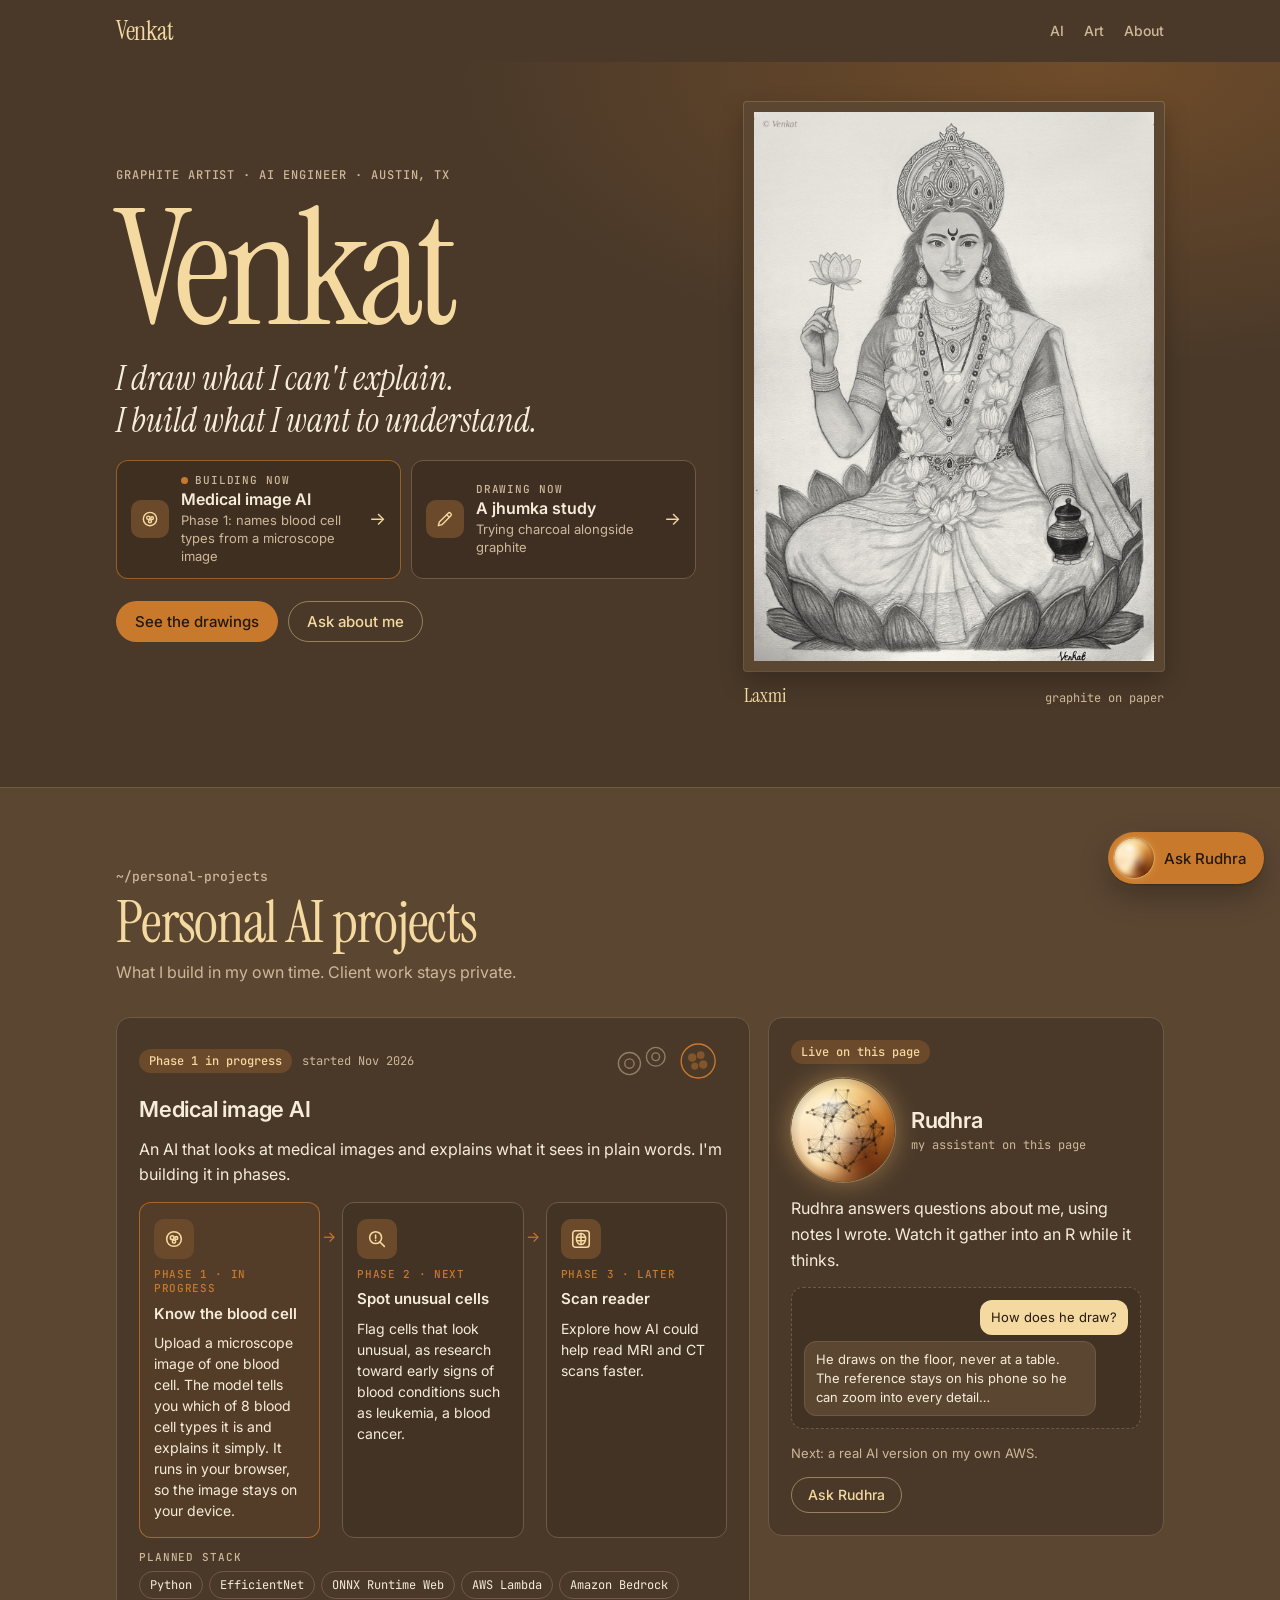
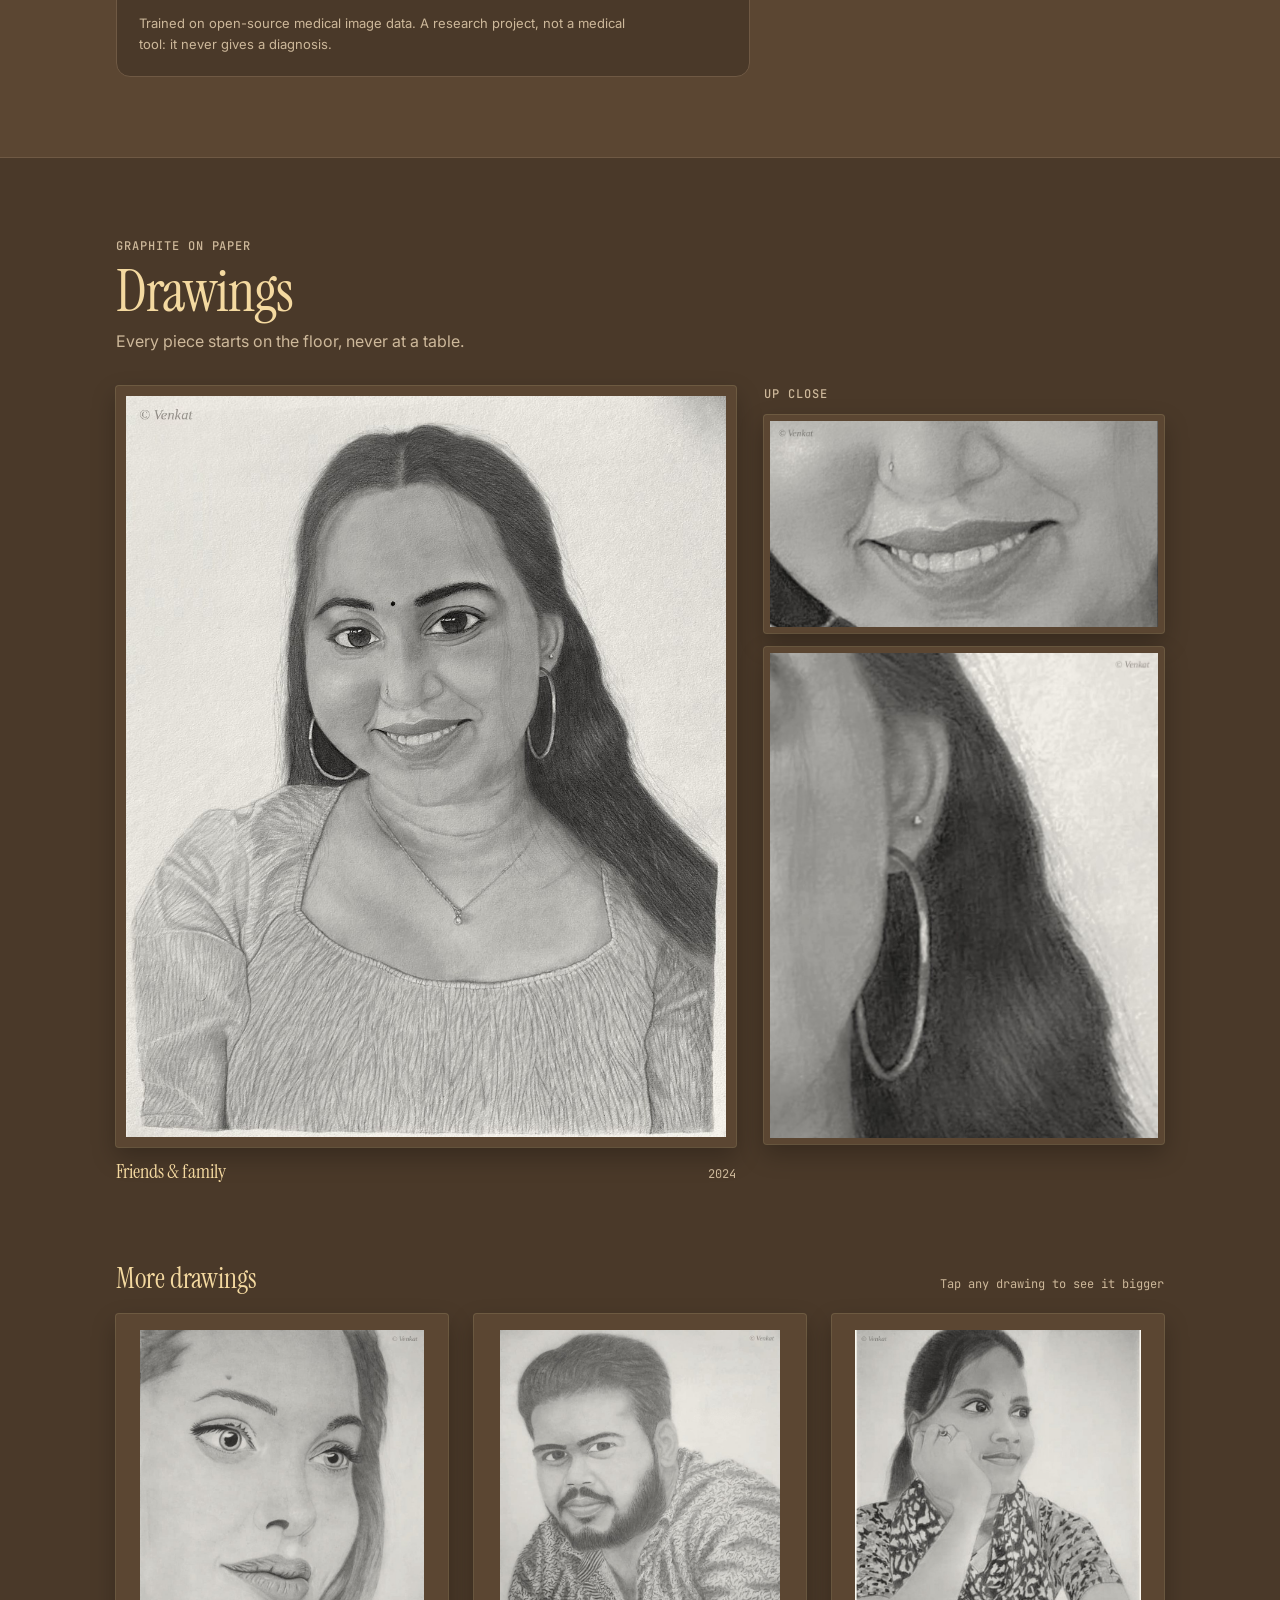
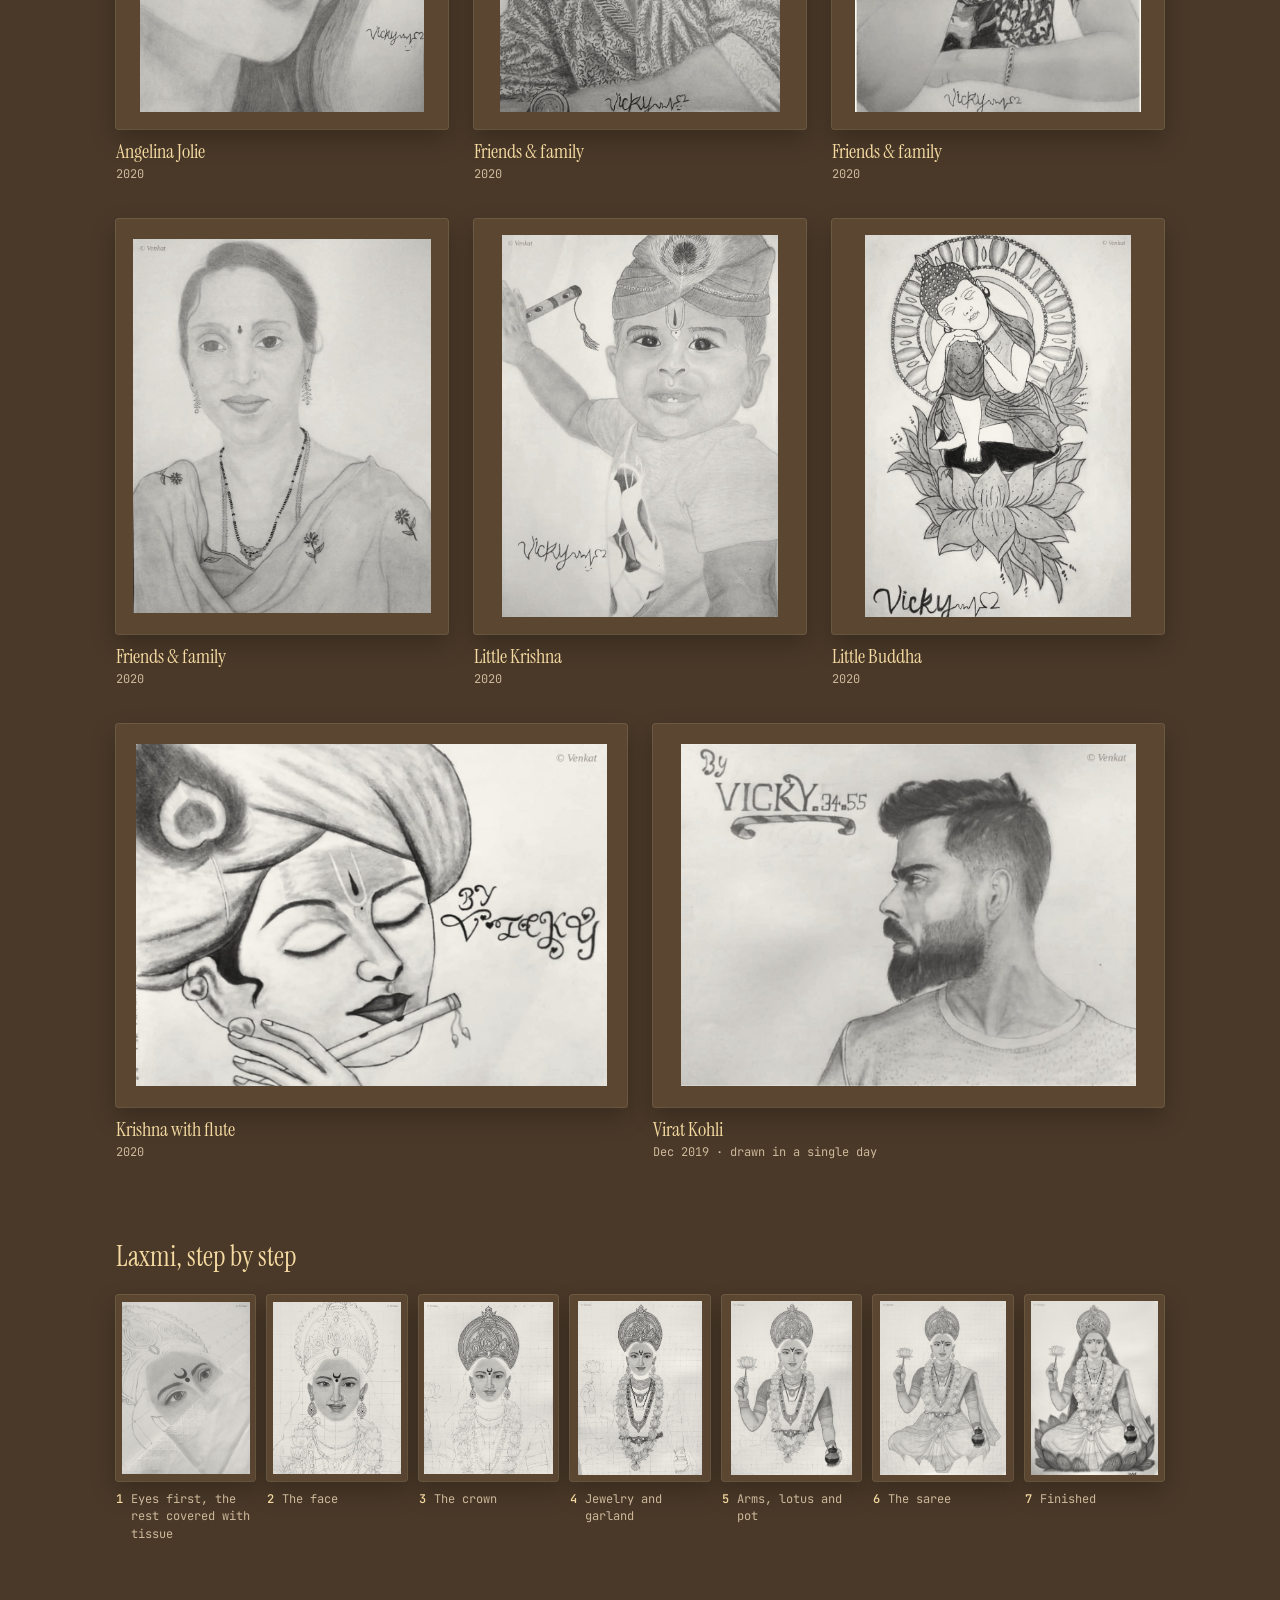
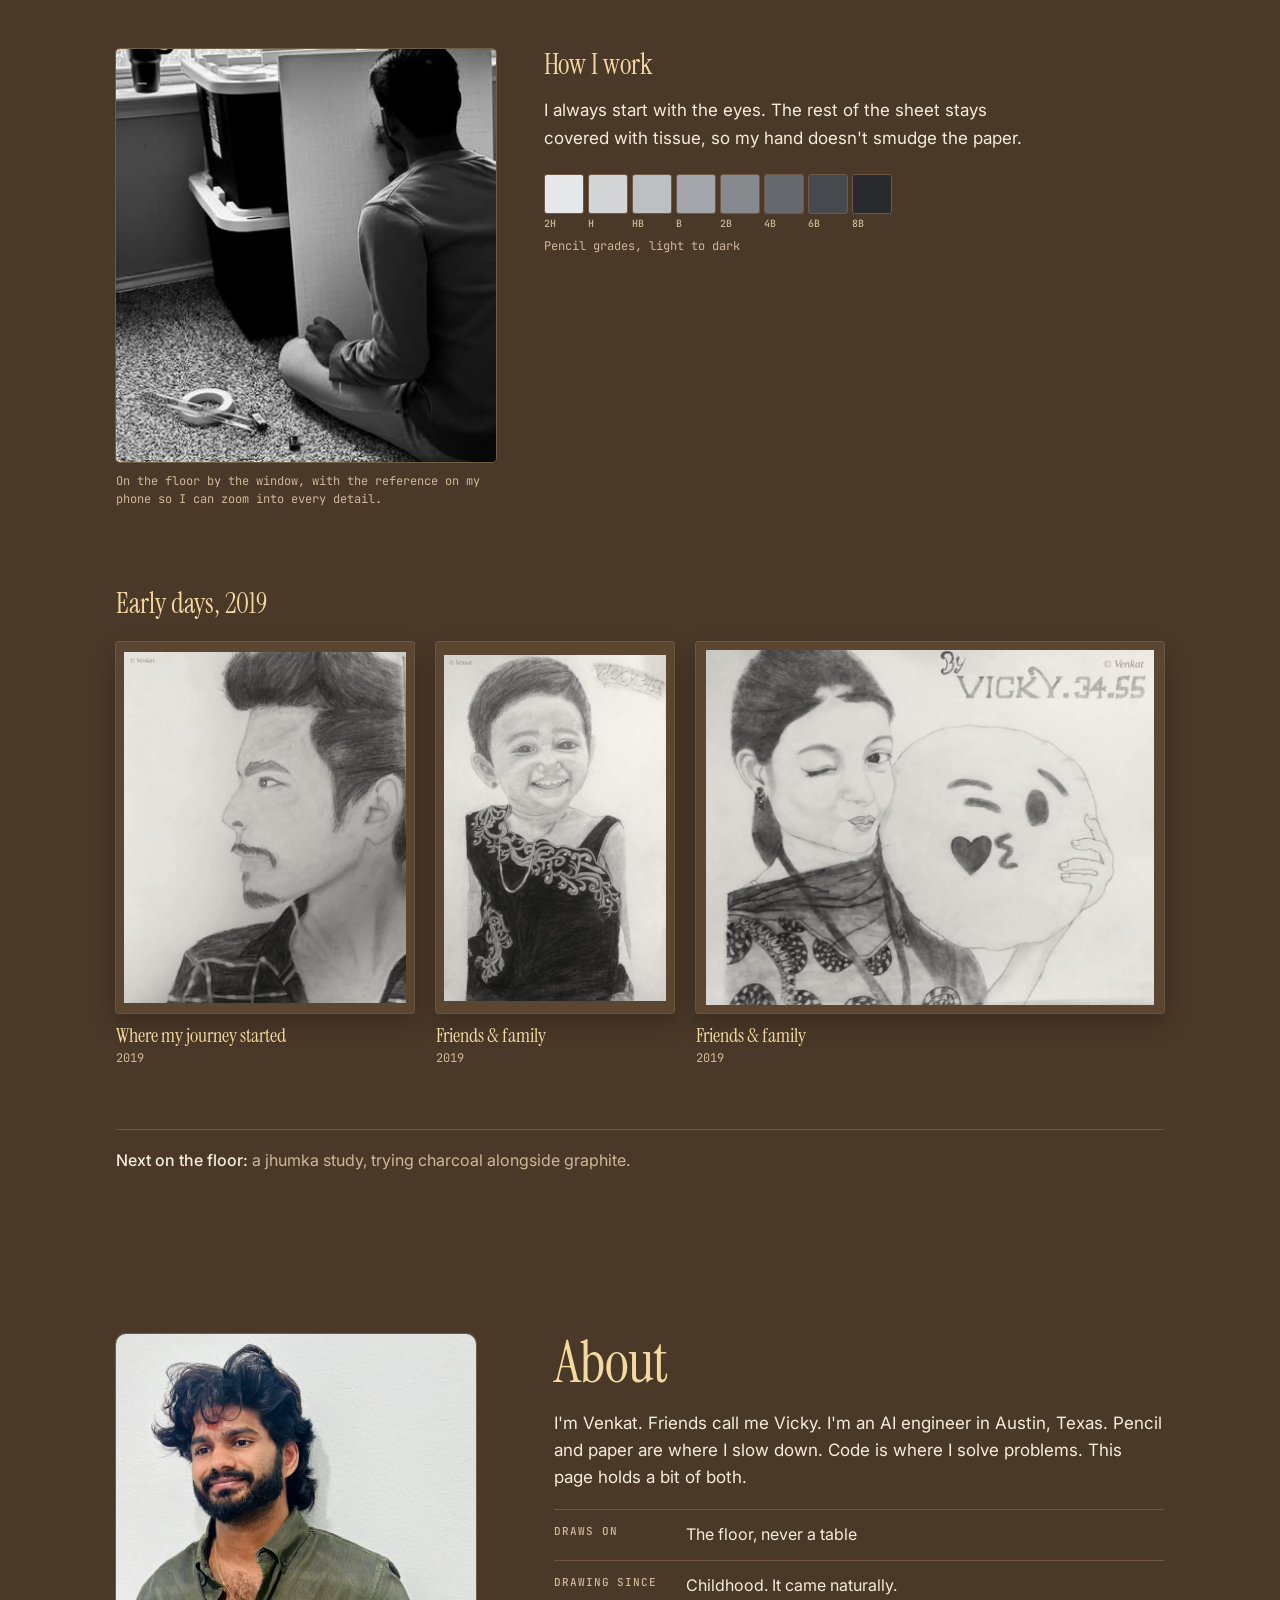
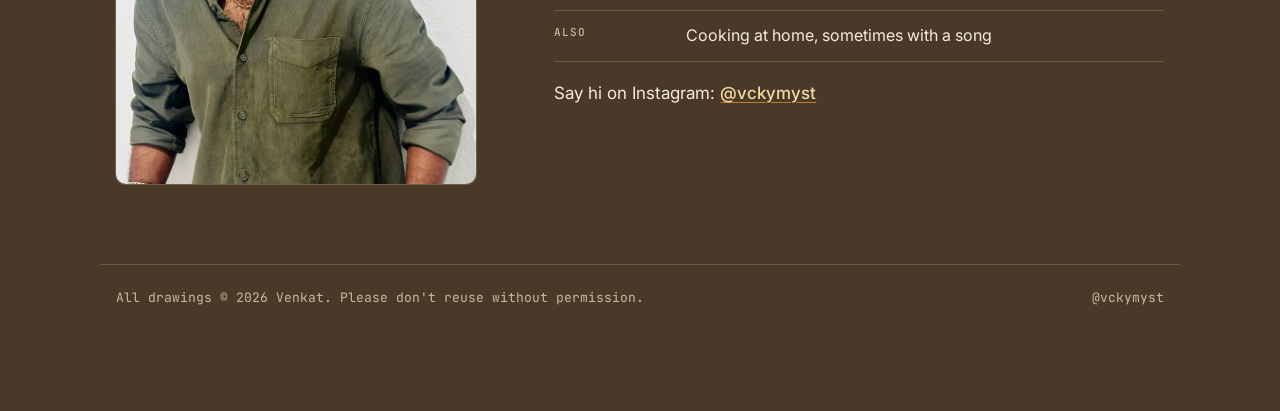
==== index.html @ eb80d330 "Add files via upload" ====
<!doctype html>
<html lang="en">
<head>
<meta charset="utf-8">
<meta name="viewport" content="width=device-width, initial-scale=1, viewport-fit=cover">
<title>Venkat's Studio</title>
<meta name="description" content="Graphite drawings and personal AI projects by Venkat, an artist and AI engineer in Austin, Texas.">
<meta name="theme-color" content="#4A3929">
<link rel="icon" href="data:image/svg+xml,%3Csvg xmlns='http://www.w3.org/2000/svg' viewBox='0 0 64 64'%3E%3Crect width='64' height='64' rx='14' fill='%234A3929'/%3E%3Ctext x='32' y='45' font-family='Georgia,serif' font-size='38' text-anchor='middle' fill='%23F4D9A0'%3EV%3C/text%3E%3C/svg%3E">
<meta property="og:title" content="Venkat's Studio">
<meta property="og:description" content="Graphite drawings and personal AI projects by Venkat.">
<meta property="og:type" content="website">
<meta property="og:url" content="https://venkatr-code01.github.io/">
<meta property="og:image" content="https://venkatr-code01.github.io/laxmi.jpg">
<meta name="twitter:card" content="summary_large_image">
<link rel="preconnect" href="https://fonts.googleapis.com">
<link rel="preconnect" href="https://fonts.gstatic.com" crossorigin>
<link rel="stylesheet" href="https://fonts.googleapis.com/css2?family=Instrument+Serif:ital@0;1&family=Inter:wght@400;500;600&family=JetBrains+Mono:wght@400;500&display=swap">
<style>
  /* Layout: two sides of one sheet, both visible at first glance. Drawings sit on mounts and keep their own paper tone; the AI side speaks in mono. Mobile first, left-aligned. */
  :root {
    /* Mocha brown, champagne gold and burnt amber: one warm look for every viewer */
    --paper: #4A3929;
    --sheet: #5B4632;
    --graphite: #F6ECDA;
    --lead: #CDB89A;
    --rule: #6F5944;
    --sheen: #F4D9A0;
    --sheen-soft: #6B4A2C;
    --on-sheen: #24180F;
    --gold: #F4D9A0;
    --amber: #C8792C;
    --frame: rgba(244, 217, 160, .22);
    --mat: #5B4632; /* mount around each drawing; the photo keeps its real paper tone */
    --night: rgba(22, 15, 10, .96);
    --shadow: 0 1px 2px rgba(0, 0, 0, .25), 0 12px 30px rgba(0, 0, 0, .28);
    --mat-shadow: 0 0 0 1px var(--frame), 0 10px 24px rgba(0, 0, 0, .26);
    color-scheme: dark;
    /* pencil value scale */
    --v-2h: #E7E8E9; --v-h: #D3D5D7; --v-hb: #BDC0C3; --v-b: #A3A7AB;
    --v-2b: #868A8F; --v-4b: #65696E; --v-6b: #46494D; --v-8b: #27292C;
    --serif: "Instrument Serif", "Iowan Old Style", Georgia, "Times New Roman", serif;
    --sans: "Inter", system-ui, -apple-system, "Segoe UI", Roboto, sans-serif;
    --mono: "JetBrains Mono", ui-monospace, "SF Mono", Menlo, Consolas, monospace;
    --gutter-l: max(16px, env(safe-area-inset-left, 0px));
    --gutter-r: max(16px, env(safe-area-inset-right, 0px));
  }

  * { box-sizing: border-box; }
  html.lb-open, html.lb-open body { overflow: hidden; }
  body {
    margin: 0;
    background: var(--paper);
    color: var(--graphite);
    font: 400 16px/1.6 var(--sans);
    -webkit-font-smoothing: antialiased;
  }
  img { max-width: 100%; height: auto; display: block; }
  a { color: inherit; }
  :focus-visible { outline: 2px solid var(--sheen); outline-offset: 3px; border-radius: 4px; }
  .sr-only { position: absolute; width: 1px; height: 1px; overflow: hidden; clip: rect(0 0 0 0); white-space: nowrap; }

  .wrap {
    max-width: 1080px;
    margin: 0 auto;
    padding-left: var(--gutter-l);
    padding-right: var(--gutter-r);
  }
  .eyebrow {
    margin: 0;
    font: 500 12px/1.4 var(--mono);
    letter-spacing: .08em;
    text-transform: uppercase;
    color: var(--lead);
  }
  .t { font: 400 20px/1.2 var(--serif); color: var(--gold); }
  .meta { font: 400 12px/1.5 var(--mono); color: var(--lead); }

  /* Top bar */
  .top .wrap { padding-block: 18px; display: flex; align-items: center; justify-content: space-between; gap: 16px; }
  .mark { font: 400 26px/1 var(--serif); text-decoration: none; letter-spacing: -.01em; color: var(--gold); }
  .nav { display: flex; gap: 20px; }
  .nav a { font: 500 14px/1 var(--sans); text-decoration: none; color: var(--lead); }
  .nav a:hover { color: var(--graphite); }

  /* Buttons */
  .btn {
    appearance: none; border: 1px solid transparent; cursor: pointer;
    display: inline-flex; align-items: center; gap: 8px;
    padding: 12px 18px; border-radius: 999px;
    font: 500 15px/1 var(--sans); text-decoration: none;
  }
  .btn-primary { background: var(--amber); color: var(--on-sheen); }
  .btn-ghost { background: transparent; color: var(--gold); border-color: rgba(244, 217, 160, .45); }
  .btn-ghost:hover { border-color: var(--gold); }
  .btn-sm { padding: 10px 16px; font-size: 14px; }

  /* Paper mats: every drawing sits on the same tone as its paper */
  .mat {
    display: block;
    background: var(--mat);
    border-radius: 3px;
    box-shadow: var(--mat-shadow);
    overflow: hidden;
  }
  .mat img { width: 100%; height: 100%; object-fit: contain; }
  .mat-natural img { height: auto; }
  .zoom {
    appearance: none; border: 0; margin: 0; padding: 0; background: none; color: inherit;
    display: block; width: 100%; cursor: zoom-in; border-radius: 3px; text-align: inherit;
  }
  .zoom:focus-visible { outline-offset: 4px; }
  /* drawings: no long-press menu, no drag-to-save, no selection */
  .zoom, .zoom img, .lb-stage img { -webkit-touch-callout: none; -webkit-user-select: none; user-select: none; -webkit-user-drag: none; }
  .zoom .mat { transition: transform .25s ease, box-shadow .25s ease; }
  @media (hover: hover) {
    .zoom:hover .mat { transform: translateY(-2px); box-shadow: 0 0 0 1px rgba(244, 217, 160, .45), 0 16px 32px rgba(0, 0, 0, .34); }
  }
  .cap { display: grid; gap: 2px; margin-top: 10px; }

  /* Hero */
  .hero { background: radial-gradient(ellipse 70% 60% at 85% 0%, rgba(200, 121, 44, .3), transparent 70%); }
  .hero .wrap { padding-block: 28px 56px; display: grid; gap: 40px; }
  .hero-text { display: grid; gap: 18px; align-content: start; min-width: 0; }
  .name {
    margin: 0;
    font: 400 clamp(5rem, 22vw, 10rem)/.86 var(--serif);
    letter-spacing: -.03em;
    color: var(--gold);
  }
  .lede {
    margin: 0;
    font: italic 400 clamp(1.25rem, 5.4vw, 2.1rem)/1.25 var(--serif);
  }
  .lede span { display: block; }
  .actions { display: flex; flex-wrap: wrap; gap: 10px; margin-top: 4px; }

  /* Now: both sides at first glance */
  .now { display: grid; gap: 10px; max-width: 660px; }
  .now-card {
    display: grid; grid-template-columns: auto minmax(0, 1fr) auto; align-items: center; gap: 12px;
    padding: 12px 14px; border-radius: 12px; text-decoration: none;
    background: rgba(36, 24, 15, .28); border: 1px solid var(--rule);
    transition: border-color .2s ease, background-color .2s ease;
  }
  .now-card:hover { border-color: rgba(244, 217, 160, .5); background: rgba(36, 24, 15, .42); }
  .now-card.is-ai { border-color: rgba(200, 121, 44, .65); }
  .now-ico { width: 38px; height: 38px; border-radius: 10px; display: grid; place-items: center; background: var(--sheen-soft); color: var(--sheen); }
  .now-ico svg { width: 20px; height: 20px; }
  .now-body { display: grid; gap: 1px; min-width: 0; }
  .now-label { display: inline-flex; align-items: center; gap: 7px; font: 500 11px/1.4 var(--mono); letter-spacing: .08em; text-transform: uppercase; color: var(--lead); }
  .now-title { font: 600 16px/1.3 var(--sans); color: var(--graphite); }
  .now-sub { font-size: 13px; line-height: 1.4; color: var(--lead); }
  .now-go { color: var(--gold); font: 400 18px/1 var(--sans); }
  .dot { width: 7px; height: 7px; border-radius: 50%; background: var(--amber); animation: pulse 2.2s ease-out infinite; }
  @keyframes pulse { 0% { box-shadow: 0 0 0 0 rgba(200, 121, 44, .6); } 70%, 100% { box-shadow: 0 0 0 7px rgba(200, 121, 44, 0); } }
  .hero-art { margin: 0; width: min(100%, 420px); min-width: 0; }
  .hero-art .mat { padding: 10px; }
  .hero-art .cap { display: flex; flex-wrap: wrap; justify-content: space-between; align-items: baseline; gap: 4px 12px; margin-top: 12px; }

  /* Sections */
  .section .wrap { padding-block: 56px; }
  .sec-head { display: grid; gap: 8px; margin-bottom: 32px; max-width: 62ch; }
  .sec-head h2, .about-text h2 {
    margin: 0; font: 400 clamp(2.4rem, 8vw, 3.6rem)/1 var(--serif); letter-spacing: -.02em; text-wrap: balance;
    color: var(--gold);
  }
  .sec-sub { margin: 0; color: var(--lead); }
  .block { margin-top: 64px; }
  .block-head { display: flex; flex-wrap: wrap; align-items: baseline; justify-content: space-between; gap: 6px 16px; margin-bottom: 18px; }
  .block-head h3, .how-text h3 { margin: 0; font: 400 28px/1.15 var(--serif); color: var(--gold); }

  /* Featured portrait + close-ups */
  .featured { display: grid; gap: 22px; }
  .feat-main { margin: 0; min-width: 0; }
  .feat-main .mat { padding: 10px; }
  .feat-main .cap { display: flex; flex-wrap: wrap; justify-content: space-between; align-items: baseline; gap: 4px 12px; margin-top: 12px; }
  .feat-side { display: grid; gap: 12px; align-content: start; min-width: 0; }
  .pair { display: flex; gap: 10px; align-items: flex-start; }
  .pair figure { margin: 0; min-width: 0; flex: var(--ar) 1 12px; }
  .pair .mat { padding: 6px; }
  .feat-note { margin: 0; color: var(--lead); font-size: 15px; max-width: 40ch; }

  /* Gallery */
  .gallery { list-style: none; margin: 0; padding: 0; display: grid; grid-template-columns: repeat(2, minmax(0, 1fr)); gap: 26px 14px; }
  .gallery li { min-width: 0; }
  .gallery figure { margin: 0; }
  .gallery .mat { aspect-ratio: 4 / 5; padding: 5%; }
  .gallery .wide .mat { aspect-ratio: 4 / 3; padding: 4%; }

  /* Laxmi steps: swipe on phones, one row on wide screens */
  .strip {
    list-style: none; margin: 0 calc(-1 * var(--gutter-r)) 0 calc(-1 * var(--gutter-l));
    padding: 4px var(--gutter-r) 14px var(--gutter-l);
    display: grid; grid-auto-flow: column; grid-auto-columns: 44%; gap: 12px;
    overflow-x: auto; scroll-snap-type: x mandatory; scroll-padding-inline: var(--gutter-l) var(--gutter-r);
    overscroll-behavior-x: contain; scrollbar-width: thin; scrollbar-color: var(--rule) transparent;
  }
  .strip li { scroll-snap-align: start; min-width: 0; }
  .strip .mat { aspect-ratio: 3 / 4; padding: 4%; }
  .strip .step { margin-top: 10px; display: grid; grid-template-columns: auto minmax(0, 1fr); gap: 8px; font: 400 12px/1.45 var(--mono); color: var(--lead); }
  .strip .step b { color: var(--gold); font-weight: 500; }
  .swipe-hint { font: 400 12px/1.4 var(--mono); color: var(--lead); }

  /* How I work */
  .how { display: grid; gap: 28px; }
  .how-photo { margin: 0; max-width: 380px; }
  .how-photo img { border-radius: 4px; box-shadow: 0 0 0 1px var(--frame); }
  .how-photo figcaption { margin-top: 10px; }
  .how-text { display: grid; gap: 16px; align-content: start; min-width: 0; }
  .how-text p { margin: 0; max-width: 46ch; font-size: 17px; }
  .scale { margin: 6px 0 0; display: grid; gap: 8px; }
  .swatches { display: grid; grid-template-columns: repeat(8, minmax(0, 40px)); gap: 4px; }
  .swatch { display: grid; gap: 5px; justify-items: start; }
  .swatch i { display: block; width: 100%; aspect-ratio: 1; border-radius: 3px; border: 1px solid var(--rule); }
  .swatch b { font: 500 10px/1 var(--mono); color: var(--lead); }

  /* Early days: natural shapes, equal heights */
  .early-row {
    list-style: none; margin: 0 calc(-1 * var(--gutter-r)) 0 calc(-1 * var(--gutter-l));
    padding: 4px var(--gutter-r) 14px var(--gutter-l);
    display: flex; gap: 14px; overflow-x: auto; scroll-snap-type: x mandatory;
    scroll-padding-inline: var(--gutter-l) var(--gutter-r); scrollbar-width: thin; scrollbar-color: var(--rule) transparent;
  }
  .early-row li { flex: none; scroll-snap-align: start; min-width: 0; }
  .early-row figure { margin: 0; }
  .early-row .mat { height: 240px; aspect-ratio: var(--ar); padding: 8px; }

  .next-note {
    margin: 48px 0 0; padding-top: 18px; border-top: 1px solid var(--rule);
    color: var(--lead); font-size: 16px;
  }
  .next-note strong { color: var(--graphite); font-weight: 500; }

  /* AI */
  .section-code { background: var(--sheet); border-block: 1px solid var(--rule); }
  .eyebrow.path { text-transform: none; letter-spacing: 0; font-size: 13px; }
  .projects { display: grid; gap: 18px; }
  .proj-side { display: grid; gap: 18px; align-content: start; min-width: 0; }
  .project {
    background: var(--paper); border: 1px solid var(--rule); border-radius: 14px;
    padding: 22px; display: grid; gap: 14px; align-content: start; min-width: 0;
  }
  .proj-top { display: flex; flex-wrap: wrap; align-items: center; gap: 10px; }
  .pill {
    font: 500 12px/1 var(--mono); padding: 6px 10px; border-radius: 999px;
    background: var(--sheen-soft); color: var(--sheen);
  }
  .pill-quiet { background: transparent; border: 1px solid var(--rule); color: var(--lead); }
  .project h3 { margin: 0; font: 600 22px/1.2 var(--sans); letter-spacing: -.01em; }
  .project p { margin: 0; max-width: 62ch; }
  .flow { list-style: none; margin: 0; padding: 0; display: grid; gap: 10px; }
  .flow li {
    position: relative; display: grid; grid-template-columns: 40px minmax(0, 1fr); gap: 2px 12px; align-items: start; align-content: start;
    padding: 14px; border: 1px solid var(--rule); border-radius: 12px; background: rgba(0, 0, 0, .1);
  }
  .flow .ico { grid-row: span 3; width: 40px; height: 40px; border-radius: 10px; display: grid; place-items: center; background: var(--sheen-soft); color: var(--sheen); }
  .flow .ico svg { width: 22px; height: 22px; }
  .flow b { font: 600 15px/1.35 var(--sans); }
  .flow .ph { font: 500 11px/1.3 var(--mono); letter-spacing: .06em; text-transform: uppercase; color: var(--amber); }
  .flow li.is-now { border-color: rgba(200, 121, 44, .7); background: rgba(200, 121, 44, .08); }
  .flow b i { font: 500 11px/1 var(--mono); font-style: normal; color: var(--amber); margin-right: 6px; }
  .flow .txt { font-size: 14px; line-height: 1.5; }
  .cell-art { margin-left: auto; width: 112px; height: 42px; flex: none; }
  .cell-art .rbc { stroke: var(--lead); opacity: .55; }
  .cell-art .wbc { stroke: var(--amber); }
  .cell-art .lobe { fill: var(--amber); opacity: .45; }
  .mini-chat { display: grid; gap: 6px; padding: 12px; border-radius: 12px; background: rgba(0, 0, 0, .12); border: 1px dashed var(--rule); }
  .mini-chat p { margin: 0; max-width: 90%; padding: 8px 11px; border-radius: 12px; font-size: 13px; line-height: 1.45; }
  .mini-q { justify-self: end; background: var(--gold); color: var(--on-sheen); border-bottom-right-radius: 4px; }
  .mini-a { justify-self: start; background: var(--sheet); border: 1px solid var(--rule); border-bottom-left-radius: 4px; }
  .stack { display: grid; gap: 8px; }
  .stack-label { font: 500 11px/1 var(--mono); letter-spacing: .08em; text-transform: uppercase; color: var(--lead); }
  .chips { list-style: none; margin: 0; padding: 0; display: flex; flex-wrap: wrap; gap: 6px; }
  .chips li { font: 400 12px/1 var(--mono); padding: 7px 10px; border: 1px solid var(--rule); border-radius: 999px; }
  .fine { font-size: 13px; color: var(--lead); }
  .project .btn { justify-self: start; }

  /* About */
  .about { display: grid; gap: 32px; }
  .about-photo { margin: 0; max-width: 360px; }
  .about-photo img { border-radius: 10px; aspect-ratio: 4 / 5; object-fit: cover; width: 100%; box-shadow: 0 0 0 1px var(--frame); }
  .about-text { display: grid; gap: 18px; align-content: start; min-width: 0; }
  .about-text > p { margin: 0; max-width: 58ch; font-size: 17px; }
  .facts { margin: 0; display: grid; gap: 0; border-top: 1px solid var(--rule); }
  .facts div { display: grid; grid-template-columns: 120px minmax(0, 1fr); gap: 12px; padding: 12px 0; border-bottom: 1px solid var(--rule); }
  .facts dt { font: 500 11px/1.7 var(--mono); letter-spacing: .08em; text-transform: uppercase; color: var(--lead); }
  .facts dd { margin: 0; }
  .say-hi a { color: var(--gold); font-weight: 500; text-decoration-color: var(--amber); text-underline-offset: 3px; }

  .foot .wrap {
    padding-block: 24px 104px;
    display: flex; flex-wrap: wrap; justify-content: space-between; gap: 8px;
    border-top: 1px solid var(--rule); font: 400 13px/1.4 var(--mono); color: var(--lead);
  }
  .foot a { text-decoration: none; }

  @media (min-width: 560px) {
    .now { grid-template-columns: repeat(2, minmax(0, 1fr)); }
    .strip { grid-auto-columns: 29%; }
    .gallery { gap: 30px 20px; }
  }
  @media (min-width: 700px) {
    .flow { grid-template-columns: repeat(3, minmax(0, 1fr)); gap: 22px; }
    .flow li { grid-template-columns: minmax(0, 1fr); gap: 8px; padding: 16px 14px; }
    .flow .ico { grid-row: auto; }
    .flow li:not(:last-child)::after { content: "→"; position: absolute; right: -17px; top: 26px; color: var(--amber); font: 400 15px/1 var(--sans); }
  }
  @media (min-width: 860px) {
    .hero .wrap { grid-template-columns: minmax(0, 1.15fr) minmax(0, .85fr); align-items: center; padding-block: 40px 80px; }
    .hero-art { justify-self: end; }
    .featured { grid-template-columns: minmax(0, 1.55fr) minmax(0, 1fr); align-items: start; gap: 28px; }
    .pair { flex-direction: column; gap: 14px; }
    .pair figure { flex: none; width: 100%; }
    .gallery { grid-template-columns: repeat(6, minmax(0, 1fr)); gap: 36px 26px; }
    .gallery li { grid-column: span 2; }
    .gallery li.wide { grid-column: span 3; }
    .strip { grid-auto-columns: minmax(0, 1fr); overflow: visible; margin-inline: 0; padding-inline: 0; }
    .swipe-hint { display: none; }
    .how { grid-template-columns: minmax(0, 380px) minmax(0, 1fr); gap: 48px; align-items: start; }
    .early-row { overflow: visible; margin-inline: 0; padding-inline: 0; gap: 22px; }
    .early-row li { flex: var(--ar) 1 0; }
    .early-row .mat { height: auto; }
    .projects { grid-template-columns: minmax(0, 1.6fr) minmax(0, 1fr); align-items: start; }
    .about { grid-template-columns: minmax(0, .8fr) minmax(0, 1.2fr); align-items: start; }
    .section .wrap { padding-block: 80px; }
    .block { margin-top: 80px; }
  }

  /* Lightbox */
  .lb {
    width: 100%; height: 100%; max-width: none; max-height: none;
    margin: 0; padding: 0; border: 0;
    background: var(--night); color: var(--graphite);
    touch-action: pan-y pinch-zoom;
  }
  .lb::backdrop { background: rgba(0, 0, 0, .5); }
  .lb[open] { display: grid; grid-template-rows: auto minmax(0, 1fr) auto; }
  .lb-bar {
    display: flex; align-items: center; justify-content: space-between; gap: 12px;
    padding: max(12px, env(safe-area-inset-top, 0px)) var(--gutter-r) 8px var(--gutter-l);
  }
  .lb-stage { min-height: 0; display: flex; align-items: center; justify-content: center; padding: 4px var(--gutter-r) 4px var(--gutter-l); overflow: hidden; }
  .lb-stage img { max-width: 100%; max-height: 100%; width: auto; height: auto; border-radius: 2px; box-shadow: 0 20px 50px rgba(0, 0, 0, .5); }
  .lb-foot {
    display: grid; grid-template-columns: 44px minmax(0, 1fr) 44px; align-items: center; gap: 12px;
    padding: 10px var(--gutter-r) max(16px, env(safe-area-inset-bottom, 0px)) var(--gutter-l);
    max-width: 760px; width: 100%; margin: 0 auto;
  }
  .lb-cap { display: grid; gap: 2px; text-align: center; min-width: 0; }
  .lb-btn {
    appearance: none; cursor: pointer; width: 44px; height: 44px; border-radius: 999px;
    border: 1px solid rgba(244, 217, 160, .4); background: transparent; color: var(--gold);
    display: grid; place-items: center; font: 400 22px/1 var(--sans);
  }
  .lb-btn:hover { border-color: var(--gold); }
  .lb-btn[hidden] { visibility: hidden; display: grid; }
  .lb-btn svg { width: 20px; height: 20px; }

  /* Chat */
  .chat-fab {
    position: fixed; z-index: 30;
    right: calc(16px + env(safe-area-inset-right, 0px));
    bottom: calc(16px + env(safe-area-inset-bottom, 0px));
    display: inline-flex; align-items: center; gap: 8px;
    padding: 13px 18px; border: 0; border-radius: 999px; cursor: pointer;
    background: var(--amber); color: var(--on-sheen);
    font: 500 15px/1 var(--sans); box-shadow: var(--shadow);
  }
  .chat-fab { padding: 6px 18px 6px 6px; gap: 10px; }

  /* Rudhra: a living gold orb; graphite dots inside gather into an R while it thinks */
  .rudhra {
    position: relative; display: block; flex: none; width: var(--rs, 44px); height: var(--rs, 44px); border-radius: 50%;
    animation: r-breathe 4.2s ease-in-out infinite;
    box-shadow: 0 0 calc(var(--rs, 44px) * .25) rgba(244, 190, 110, .45), 0 0 0 1px rgba(244, 217, 160, .3);
  }
  /* the core does the round clipping; clip-path + mask keep it a true circle on iPhone too */
  .rudhra .core {
    position: absolute; inset: 0; border-radius: 50%; overflow: hidden; isolation: isolate;
    clip-path: circle(50% at 50% 50%); -webkit-clip-path: circle(50% at 50% 50%);
    -webkit-mask-image: -webkit-radial-gradient(white, black); transform: translateZ(0);
  }
  .rudhra i, .rudhra canvas { position: absolute; border-radius: 50%; }
  .rudhra .l1 { inset: -12%; background: conic-gradient(from 0deg, #F4D9A0, #C8792C, #6B2E0E, #E8A35A, #FFF0CF, #F4D9A0); filter: blur(calc(var(--rs, 44px) * .05)); animation: r-spin 9s linear infinite; }
  .rudhra .l2 { inset: 4%; background: conic-gradient(from 120deg, transparent 0 15%, #FFE7B8 28%, transparent 45%, #9C4415 70%, transparent 85%); mix-blend-mode: screen; filter: blur(calc(var(--rs, 44px) * .06)); animation: r-spin 5.5s linear infinite reverse; }
  .rudhra .l3 { inset: 18%; background: radial-gradient(circle, rgba(255, 246, 225, .65), transparent 70%); filter: blur(calc(var(--rs, 44px) * .04)); animation: r-drift 6s ease-in-out infinite; }
  .rudhra canvas { inset: 0; width: 100%; height: 100%; }
  .rudhra .edge { inset: 0; background: radial-gradient(circle, transparent 58%, rgba(36, 24, 15, .5) 100%); }
  .rudhra .shine { left: 20%; top: 12%; width: 38%; height: 26%; background: radial-gradient(ellipse, rgba(255, 255, 255, .8), transparent 70%); filter: blur(calc(var(--rs, 44px) * .025)); }
  .rudhra.thinking { animation-duration: 1.1s; }
  .rudhra.thinking .l1 { animation-duration: 1.8s; }
  .rudhra.thinking .l2 { animation-duration: 1.2s; }
  @keyframes r-spin { to { transform: rotate(360deg); } }
  @keyframes r-breathe { 0%, 100% { transform: scale(1); } 50% { transform: scale(1.045); } }
  @keyframes r-drift { 0%, 100% { transform: translate(-6%, -4%); } 50% { transform: translate(6%, 5%); } }
  .rudhra-card { display: flex; align-items: center; gap: 16px; }
  .rudhra-card h3 { margin: 0; }
  .rudhra-card p { margin: 4px 0 0; font: 400 12px/1.4 var(--mono); color: var(--lead); }
  .chat {
    position: fixed; z-index: 40;
    right: calc(16px + env(safe-area-inset-right, 0px));
    bottom: calc(16px + env(safe-area-inset-bottom, 0px));
    width: min(390px, calc(100vw - 32px));
    height: min(580px, calc(100vh - 32px));
    display: flex; flex-direction: column;
    background: var(--sheet); color: var(--graphite);
    border: 1px solid var(--rule); border-radius: 16px; box-shadow: var(--shadow);
    overflow: hidden;
  }
  .chat[hidden] { display: none; }
  .chat-head {
    display: flex; align-items: flex-start; justify-content: space-between; gap: 12px;
    padding: 16px 16px 12px; border-bottom: 1px solid var(--rule);
  }
  .chat-head .who { display: flex; align-items: center; gap: 12px; min-width: 0; }
  .chat-head h2 { margin: 0; font: 400 24px/1.1 var(--serif); color: var(--gold); }
  .chat-head p { margin: 4px 0 0; font: 400 12px/1.4 var(--mono); color: var(--lead); }
  .chat-close {
    appearance: none; border: 1px solid var(--rule); background: transparent; color: var(--graphite);
    width: 34px; height: 34px; border-radius: 999px; cursor: pointer; font: 400 20px/1 var(--sans);
    display: grid; place-items: center; flex: none;
  }
  .chat-log { flex: 1; overflow-y: auto; padding: 16px; display: flex; flex-direction: column; gap: 10px; }
  .msg { max-width: 86%; padding: 10px 13px; border-radius: 14px; font-size: 15px; line-height: 1.5; overflow-wrap: anywhere; }
  .msg-bot { align-self: flex-start; background: var(--paper); border: 1px solid var(--rule); border-bottom-left-radius: 4px; }
  .msg-user { align-self: flex-end; background: var(--gold); color: var(--on-sheen); border-bottom-right-radius: 4px; }
  .msg a { color: var(--sheen); font-weight: 500; }
  .typing { display: inline-flex; gap: 4px; padding: 14px 13px; }
  .typing i { width: 6px; height: 6px; border-radius: 50%; background: var(--lead); animation: blink 1s infinite ease-in-out; }
  .typing i:nth-child(2) { animation-delay: .15s; }
  .typing i:nth-child(3) { animation-delay: .3s; }
  @keyframes blink { 0%, 80%, 100% { opacity: .25; } 40% { opacity: 1; } }
  .chat-chips { display: flex; flex-wrap: wrap; gap: 6px; padding: 0 16px 12px; }
  .chip-btn {
    appearance: none; cursor: pointer; background: transparent; color: var(--graphite);
    border: 1px solid var(--rule); border-radius: 999px; padding: 7px 11px; font: 400 13px/1.2 var(--sans);
    text-align: left;
  }
  .chip-btn:hover { border-color: var(--sheen); color: var(--sheen); }
  .chat-form { display: flex; gap: 8px; padding: 12px 16px; border-top: 1px solid var(--rule); }
  .chat-form input {
    flex: 1; min-width: 0; padding: 11px 12px; border-radius: 10px;
    border: 1px solid var(--rule); background: var(--paper); color: var(--graphite);
    font: 400 16px/1.2 var(--sans);
  }
  .chat-send {
    appearance: none; border: 0; cursor: pointer; padding: 0 16px; border-radius: 10px;
    background: var(--amber); color: var(--on-sheen); font: 500 15px/1 var(--sans);
  }
  @media (max-width: 520px) {
    .chat {
      left: 0; right: 0; bottom: 0; width: 100%;
      height: min(80vh, 620px);
      border-radius: 16px 16px 0 0; border-bottom: 0;
      padding-left: env(safe-area-inset-left, 0px);
      padding-right: env(safe-area-inset-right, 0px);
      padding-bottom: env(safe-area-inset-bottom, 0px);
    }
  }
  @media (prefers-reduced-motion: reduce) {
    .typing i { animation: none; opacity: .6; }
    .zoom .mat { transition: none; }
    .zoom:hover .mat { transform: none; }
    .dot { animation: none; }
    .rudhra, .rudhra i { animation: none !important; }
  }
</style>
</head>
<body>
<header class="top">
  <div class="wrap">
    <a class="mark" href="#top">Venkat</a>
    <nav class="nav" aria-label="Sections">
      <a href="#ai">AI</a>
      <a href="#art">Art</a>
      <a href="#about">About</a>
    </nav>
  </div>
</header>

<main id="top">
  <section class="hero">
    <div class="wrap">
      <div class="hero-text">
        <p class="eyebrow">Graphite artist · AI engineer · Austin, TX</p>
        <h1 class="name">Venkat</h1>
        <p class="lede"><span>I draw what I can't explain.</span> <span>I build what I want to understand.</span></p>
        <div class="now">
          <a class="now-card is-ai" href="#ai">
            <span class="now-ico" aria-hidden="true"><svg viewBox="0 0 24 24" fill="none" stroke="currentColor" stroke-width="1.7" stroke-linecap="round" stroke-linejoin="round"><circle cx="12" cy="12" r="8"/><circle cx="10" cy="10.5" r="2"/><circle cx="14.5" cy="11" r="1.6"/><circle cx="12" cy="14.8" r="1.8"/></svg></span>
            <span class="now-body">
              <span class="now-label"><i class="dot" aria-hidden="true"></i>Building now</span>
              <span class="now-title">Medical image AI</span>
              <span class="now-sub">Phase 1: names blood cell types from a microscope image</span>
            </span>
            <span class="now-go" aria-hidden="true">→</span>
          </a>
          <a class="now-card" href="#next">
            <span class="now-ico" aria-hidden="true"><svg viewBox="0 0 24 24" fill="none" stroke="currentColor" stroke-width="1.7" stroke-linecap="round" stroke-linejoin="round"><path d="M4 20l1.2-4.4L15.8 5a2 2 0 0 1 2.8 0l.4.4a2 2 0 0 1 0 2.8L8.4 18.8 4 20z"/><path d="M14 6.8l3.2 3.2"/></svg></span>
            <span class="now-body">
              <span class="now-label">Drawing now</span>
              <span class="now-title">A jhumka study</span>
              <span class="now-sub">Trying charcoal alongside graphite</span>
            </span>
            <span class="now-go" aria-hidden="true">→</span>
          </a>
        </div>
        <div class="actions">
          <a class="btn btn-primary" href="#art">See the drawings</a>
          <button class="btn btn-ghost" type="button" data-open-chat>Ask about me</button>
        </div>
      </div>
      <figure class="hero-art">
        <button class="zoom" type="button" data-group="hero" aria-label="See Laxmi bigger">
          <span class="mat mat-natural">
            <img src="laxmi.jpg" width="1100" height="1510" fetchpriority="high"
                 alt="Graphite drawing of Goddess Laxmi seated on a lotus, holding a lotus flower and a small pot, signed Venkat">
          </span>
        </button>
        <figcaption class="cap"><span class="t">Laxmi</span><span class="meta">graphite on paper</span></figcaption>
      </figure>
    </div>
  </section>

  <section id="ai" class="section section-code">
    <div class="wrap">
      <header class="sec-head">
        <p class="eyebrow path">~/personal-projects</p>
        <h2>Personal AI projects</h2>
        <p class="sec-sub">What I build in my own time. Client work stays private.</p>
      </header>
      <div class="projects">
        <article class="project">
          <div class="proj-top">
            <span class="pill">Phase 1 in progress</span>
            <span class="meta">started Nov 2026</span>
            <svg class="cell-art" viewBox="0 0 132 48" fill="none" stroke-width="1.6" aria-hidden="true">
              <g class="rbc"><circle cx="17" cy="27" r="13"/><circle cx="17" cy="27" r="5.5"/><circle cx="48" cy="19" r="11"/><circle cx="48" cy="19" r="4.5"/></g>
              <g class="wbc"><circle cx="98" cy="24" r="20"/></g>
              <g><circle class="lobe" cx="91" cy="20" r="5"/><circle class="lobe" cx="101" cy="17" r="4.6"/><circle class="lobe" cx="104" cy="28" r="5"/><circle class="lobe" cx="94" cy="30" r="4.2"/></g>
            </svg>
          </div>
          <h3>Medical image AI</h3>
          <p>An AI that looks at medical images and explains what it sees in plain words. I'm building it in phases.</p>
          <ol class="flow">
            <li class="is-now">
              <span class="ico" aria-hidden="true"><svg viewBox="0 0 24 24" fill="none" stroke="currentColor" stroke-width="1.7" stroke-linecap="round" stroke-linejoin="round"><circle cx="12" cy="12" r="8"/><circle cx="10" cy="10.5" r="2"/><circle cx="14.5" cy="11" r="1.6"/><circle cx="12" cy="14.8" r="1.8"/></svg></span>
              <span class="ph">Phase 1 · In progress</span>
              <b>Know the blood cell</b>
              <span class="txt">Upload a microscope image of one blood cell. The model tells you which of 8 blood cell types it is and explains it simply. It runs in your browser, so the image stays on your device.</span>
            </li>
            <li>
              <span class="ico" aria-hidden="true"><svg viewBox="0 0 24 24" fill="none" stroke="currentColor" stroke-width="1.7" stroke-linecap="round" stroke-linejoin="round"><circle cx="10.5" cy="10.5" r="6.5"/><path d="M15.5 15.5L20 20"/><path d="M10.5 7.8v3.4M10.5 13.4v.1"/></svg></span>
              <span class="ph">Phase 2 · Next</span>
              <b>Spot unusual cells</b>
              <span class="txt">Flag cells that look unusual, as research toward early signs of blood conditions such as leukemia, a blood cancer.</span>
            </li>
            <li>
              <span class="ico" aria-hidden="true"><svg viewBox="0 0 24 24" fill="none" stroke="currentColor" stroke-width="1.7" stroke-linecap="round" stroke-linejoin="round"><rect x="3" y="3" width="18" height="18" rx="3"/><ellipse cx="12" cy="12" rx="5" ry="6"/><path d="M12 6v12M7.5 10h9M7.5 14h9"/></svg></span>
              <span class="ph">Phase 3 · Later</span>
              <b>Scan reader</b>
              <span class="txt">Explore how AI could help read MRI and CT scans faster.</span>
            </li>
          </ol>
          <div class="stack">
            <span class="stack-label">Planned stack</span>
            <ul class="chips">
              <li>Python</li><li>EfficientNet</li><li>ONNX Runtime Web</li><li>AWS Lambda</li><li>Amazon Bedrock</li>
            </ul>
          </div>
          <p class="fine">Trained on open-source medical image data. A research project, not a medical tool: it never gives a diagnosis.</p>
        </article>
        <div class="proj-side">
          <article class="project">
            <div class="proj-top"><span class="pill">Live on this page</span></div>
            <div class="rudhra-card">
              <span class="rudhra" style="--rs: 104px" data-rudhra="card" aria-hidden="true"><span class="core"><i class="l1"></i><i class="l2"></i><i class="l3"></i><canvas></canvas><i class="edge"></i><i class="shine"></i></span></span>
              <div><h3>Rudhra</h3><p>my assistant on this page</p></div>
            </div>
            <p>Rudhra answers questions about me, using notes I wrote. Watch it gather into an R while it thinks.</p>
            <div class="mini-chat" aria-hidden="true">
              <p class="mini-q">How does he draw?</p>
              <p class="mini-a">He draws on the floor, never at a table. The reference stays on his phone so he can zoom into every detail…</p>
            </div>
            <p class="fine">Next: a real AI version on my own AWS.</p>
            <button class="btn btn-ghost btn-sm" type="button" data-open-chat>Ask Rudhra</button>
          </article>
        </div>
      </div>
    </div>
  </section>

  <section id="art" class="section">
    <div class="wrap">
      <header class="sec-head">
        <p class="eyebrow">Graphite on paper</p>
        <h2>Drawings</h2>
        <p class="sec-sub">Every piece starts on the floor, never at a table.</p>
      </header>

      <div class="featured">
        <figure class="feat-main">
          <button class="zoom" type="button" data-group="featured" aria-label="See the 2024 portrait bigger">
            <span class="mat mat-natural">
              <img src="p24.jpg" width="1000" height="1235" loading="lazy" decoding="async"
                   alt="Graphite portrait of a smiling woman with long hair and hoop earrings">
            </span>
          </button>
          <figcaption class="cap"><span class="t">Friends &amp; family</span><span class="meta">2024</span></figcaption>
        </figure>
        <div class="feat-side">
          <p class="eyebrow">Up close</p>
          <div class="pair">
            <figure style="--ar: 1.883">
              <button class="zoom" type="button" data-group="featured" data-title="Up close: the smile" data-meta="Friends &amp; family · 2024" aria-label="See the smile up close">
                <span class="mat mat-natural">
                  <img src="smile.jpg" width="1000" height="531" loading="lazy" decoding="async"
                       alt="Close-up of the portrait: the smile and a small nose pin">
                </span>
              </button>
            </figure>
            <figure style="--ar: .8">
              <button class="zoom" type="button" data-group="featured" data-title="Up close: the earring" data-meta="Friends &amp; family · 2024" aria-label="See the earring up close">
                <span class="mat mat-natural">
                  <img src="earring.jpg" width="800" height="1000" loading="lazy" decoding="async"
                       alt="Close-up of the portrait: a hoop earring against long dark hair">
                </span>
              </button>
            </figure>
          </div>
        </div>
      </div>

      <div class="block">
        <div class="block-head">
          <h3>More drawings</h3>
          <span class="meta">Tap any drawing to see it bigger</span>
        </div>
        <ul class="gallery">
          <li><figure>
            <button class="zoom" type="button" data-group="gallery" aria-label="See Angelina Jolie bigger">
              <span class="mat"><img src="g_angelina.jpg" width="817" height="1100" loading="lazy" decoding="async" alt="Graphite portrait of Angelina Jolie, close up, looking to the side"></span>
            </button>
            <figcaption class="cap"><span class="t">Angelina Jolie</span><span class="meta">2020</span></figcaption>
          </figure></li>
          <li><figure>
            <button class="zoom" type="button" data-group="gallery" aria-label="See the portrait in a patterned shirt bigger">
              <span class="mat"><img src="g_shirt.jpg" width="809" height="1100" loading="lazy" decoding="async" alt="Graphite portrait of a bearded man in a patterned shirt"></span>
            </button>
            <figcaption class="cap"><span class="t">Friends &amp; family</span><span class="meta">2020</span></figcaption>
          </figure></li>
          <li><figure>
            <button class="zoom" type="button" data-group="gallery" aria-label="See the portrait with chin on hand bigger">
              <span class="mat"><img src="g_chin.jpg" width="826" height="1100" loading="lazy" decoding="async" alt="Graphite portrait of a woman resting her chin on her hand, in a patterned top"></span>
            </button>
            <figcaption class="cap"><span class="t">Friends &amp; family</span><span class="meta">2020</span></figcaption>
          </figure></li>
          <li><figure>
            <button class="zoom" type="button" data-group="gallery" aria-label="See the portrait with a mangalsutra bigger">
              <span class="mat"><img src="g_mangalsutra.jpg" width="879" height="1100" loading="lazy" decoding="async" alt="Graphite portrait of a woman in a saree, wearing a mangalsutra"></span>
            </button>
            <figcaption class="cap"><span class="t">Friends &amp; family</span><span class="meta">2020</span></figcaption>
          </figure></li>
          <li><figure>
            <button class="zoom" type="button" data-group="gallery" aria-label="See Little Krishna bigger">
              <span class="mat"><img src="g_krishna_child.jpg" width="793" height="1100" loading="lazy" decoding="async" alt="Graphite drawing of a baby as Little Krishna, with a peacock feather crown and a flute"></span>
            </button>
            <figcaption class="cap"><span class="t">Little Krishna</span><span class="meta">2020</span></figcaption>
          </figure></li>
          <li><figure>
            <button class="zoom" type="button" data-group="gallery" aria-label="See Little Buddha bigger">
              <span class="mat"><img src="g_buddha.jpg" width="765" height="1100" loading="lazy" decoding="async" alt="Graphite drawing of Little Buddha resting his head on his knee, seated on a lotus inside a carved halo"></span>
            </button>
            <figcaption class="cap"><span class="t">Little Buddha</span><span class="meta">2020</span></figcaption>
          </figure></li>
          <li class="wide"><figure>
            <button class="zoom" type="button" data-group="gallery" aria-label="See Krishna with flute bigger">
              <span class="mat"><img src="g_krishna_flute.jpg" width="1100" height="800" loading="lazy" decoding="async" alt="Graphite drawing of Krishna with closed eyes playing the flute, a peacock feather in his turban"></span>
            </button>
            <figcaption class="cap"><span class="t">Krishna with flute</span><span class="meta">2020</span></figcaption>
          </figure></li>
          <li class="wide"><figure>
            <button class="zoom" type="button" data-group="gallery" aria-label="See Virat Kohli bigger">
              <span class="mat"><img src="g_virat.jpg" width="1100" height="826" loading="lazy" decoding="async" alt="Graphite portrait of Virat Kohli in profile"></span>
            </button>
            <figcaption class="cap"><span class="t">Virat Kohli</span><span class="meta">Dec 2019 · drawn in a single day</span></figcaption>
          </figure></li>
        </ul>
      </div>

      <div class="block">
        <div class="block-head">
          <h3>Laxmi, step by step</h3>
          <span class="swipe-hint">Swipe to see every step →</span>
        </div>
        <ol class="strip" aria-label="Seven steps of the Laxmi drawing">
          <li>
            <button class="zoom" type="button" data-group="steps" data-title="Eyes first, the rest covered with tissue" data-meta="Laxmi · step 1 of 7" aria-label="See step 1 bigger">
              <span class="mat"><img src="step1.jpg" width="750" height="1000" loading="lazy" decoding="async" alt="Laxmi in progress: only the eyes are drawn, the rest of the sheet is covered with tissue"></span>
            </button>
            <p class="step"><b>1</b><span>Eyes first, the rest covered with tissue</span></p>
          </li>
          <li>
            <button class="zoom" type="button" data-group="steps" data-title="The face" data-meta="Laxmi · step 2 of 7" aria-label="See step 2 bigger">
              <span class="mat"><img src="step2.jpg" width="750" height="1000" loading="lazy" decoding="async" alt="Laxmi in progress: the face is shaded, the crown and body are light outlines on a pencil grid"></span>
            </button>
            <p class="step"><b>2</b><span>The face</span></p>
          </li>
          <li>
            <button class="zoom" type="button" data-group="steps" data-title="The crown" data-meta="Laxmi · step 3 of 7" aria-label="See step 3 bigger">
              <span class="mat"><img src="step3.jpg" width="750" height="1000" loading="lazy" decoding="async" alt="Laxmi in progress: the crown is fully shaded above the face"></span>
            </button>
            <p class="step"><b>3</b><span>The crown</span></p>
          </li>
          <li>
            <button class="zoom" type="button" data-group="steps" data-title="Jewelry and garland" data-meta="Laxmi · step 4 of 7" aria-label="See step 4 bigger">
              <span class="mat"><img src="step4.jpg" width="714" height="1000" loading="lazy" decoding="async" alt="Laxmi in progress: the jewelry and the flower garland are shaded"></span>
            </button>
            <p class="step"><b>4</b><span>Jewelry and garland</span></p>
          </li>
          <li>
            <button class="zoom" type="button" data-group="steps" data-title="Arms, lotus and pot" data-meta="Laxmi · step 5 of 7" aria-label="See step 5 bigger">
              <span class="mat"><img src="step5.jpg" width="689" height="1000" loading="lazy" decoding="async" alt="Laxmi in progress: the arms, the lotus in her hand and the pot are shaded"></span>
            </button>
            <p class="step"><b>5</b><span>Arms, lotus and pot</span></p>
          </li>
          <li>
            <button class="zoom" type="button" data-group="steps" data-title="The saree" data-meta="Laxmi · step 6 of 7" aria-label="See step 6 bigger">
              <span class="mat"><img src="step6.jpg" width="720" height="1000" loading="lazy" decoding="async" alt="Laxmi in progress: the saree is shaded, the lotus seat is still an outline"></span>
            </button>
            <p class="step"><b>6</b><span>The saree</span></p>
          </li>
          <li>
            <button class="zoom" type="button" data-group="steps" data-title="Finished" data-meta="Laxmi · step 7 of 7" aria-label="See step 7 bigger">
              <span class="mat"><img src="laxmi.jpg" width="1100" height="1510" loading="lazy" decoding="async" alt="The finished Laxmi drawing, seated on a lotus"></span>
            </button>
            <p class="step"><b>7</b><span>Finished</span></p>
          </li>
        </ol>
      </div>

      <div class="block how">
        <figure class="how-photo">
          <img src="floor.jpg" width="391" height="425" loading="lazy" decoding="async"
               alt="Black and white photo of Venkat sitting on the floor by a window, drawing on a large board">
          <figcaption class="meta">On the floor by the window, with the reference on my phone so I can zoom into every detail.</figcaption>
        </figure>
        <div class="how-text">
          <h3>How I work</h3>
          <p>I always start with the eyes. The rest of the sheet stays covered with tissue, so my hand doesn't smudge the paper.</p>
          <figure class="scale">
            <div class="swatches" aria-hidden="true">
              <span class="swatch"><i style="background: var(--v-2h)"></i><b>2H</b></span>
              <span class="swatch"><i style="background: var(--v-h)"></i><b>H</b></span>
              <span class="swatch"><i style="background: var(--v-hb)"></i><b>HB</b></span>
              <span class="swatch"><i style="background: var(--v-b)"></i><b>B</b></span>
              <span class="swatch"><i style="background: var(--v-2b)"></i><b>2B</b></span>
              <span class="swatch"><i style="background: var(--v-4b)"></i><b>4B</b></span>
              <span class="swatch"><i style="background: var(--v-6b)"></i><b>6B</b></span>
              <span class="swatch"><i style="background: var(--v-8b)"></i><b>8B</b></span>
            </div>
            <figcaption class="meta">Pencil grades, light to dark<span class="sr-only">: 2H, H, HB, B, 2B, 4B, 6B, 8B</span></figcaption>
          </figure>
        </div>
      </div>

      <div class="block">
        <div class="block-head">
          <h3>Early days, 2019</h3>
        </div>
        <ul class="early-row">
          <li style="--ar: .803"><figure>
            <button class="zoom" type="button" data-group="early" aria-label="See the first drawing bigger">
              <span class="mat"><img src="e_start.jpg" width="723" height="900" loading="lazy" decoding="async" alt="Graphite side profile of a young man with styled hair and a goatee"></span>
            </button>
            <figcaption class="cap"><span class="t">Where my journey started</span><span class="meta">2019</span></figcaption>
          </figure></li>
          <li style="--ar: .642"><figure>
            <button class="zoom" type="button" data-group="early" aria-label="See the portrait of a little girl bigger">
              <span class="mat"><img src="e_girl.jpg" width="578" height="900" loading="lazy" decoding="async" alt="Graphite portrait of a smiling little girl in a dark embroidered dress"></span>
            </button>
            <figcaption class="cap"><span class="t">Friends &amp; family</span><span class="meta">2019</span></figcaption>
          </figure></li>
          <li style="--ar: 1.261"><figure>
            <button class="zoom" type="button" data-group="early" aria-label="See the portrait with an emoji pillow bigger">
              <span class="mat"><img src="e_pillow.jpg" width="900" height="714" loading="lazy" decoding="async" alt="Graphite portrait of a woman winking beside a kissing emoji pillow"></span>
            </button>
            <figcaption class="cap"><span class="t">Friends &amp; family</span><span class="meta">2019</span></figcaption>
          </figure></li>
        </ul>
      </div>

      <p class="next-note" id="next"><strong>Next on the floor:</strong> a jhumka study, trying charcoal alongside graphite.</p>
    </div>
  </section>


  <section id="about" class="section">
    <div class="wrap about">
      <figure class="about-photo">
        <img src="portrait.jpg" width="760" height="950" loading="lazy" decoding="async"
             alt="Venkat smiling in an olive green shirt against a white wall">
      </figure>
      <div class="about-text">
        <h2>About</h2>
        <p>I'm Venkat. Friends call me Vicky. I'm an AI engineer in Austin, Texas. Pencil and paper are where I slow down. Code is where I solve problems. This page holds a bit of both.</p>
        <dl class="facts">
          <div><dt>Draws on</dt><dd>The floor, never a table</dd></div>
          <div><dt>Drawing since</dt><dd>Childhood. It came naturally.</dd></div>
          <div><dt>Also</dt><dd>Cooking at home, sometimes with a song</dd></div>
        </dl>
        <p class="say-hi">Say hi on Instagram: <a href="https://www.instagram.com/vckymyst/" target="_blank" rel="noopener">@vckymyst</a></p>
      </div>
    </div>
  </section>
</main>

<footer class="foot">
  <div class="wrap">
    <span>All drawings © 2026 Venkat. Please don't reuse without permission.</span>
    <a href="https://www.instagram.com/vckymyst/" target="_blank" rel="noopener">@vckymyst</a>
  </div>
</footer>

<button class="chat-fab" type="button" data-open-chat aria-controls="chat" aria-expanded="false">
  <span class="rudhra" style="--rs: 40px" aria-hidden="true"><span class="core"><i class="l1"></i><i class="l2"></i><i class="l3"></i><i class="edge"></i><i class="shine"></i></span></span>
  <span>Ask Rudhra</span>
</button>

<section id="chat" class="chat" role="dialog" aria-labelledby="chat-title" hidden>
  <header class="chat-head">
    <div class="who">
      <span class="rudhra" style="--rs: 52px" data-rudhra="head" aria-hidden="true"><span class="core"><i class="l1"></i><i class="l2"></i><i class="l3"></i><canvas></canvas><i class="edge"></i><i class="shine"></i></span></span>
      <div>
        <h2 id="chat-title">Rudhra</h2>
        <p>Venkat's assistant · answers from his notes</p>
      </div>
    </div>
    <button class="chat-close" id="chat-close" type="button" aria-label="Close chat">×</button>
  </header>
  <div class="chat-log" id="chat-log" aria-live="polite"></div>
  <div class="chat-chips" id="chat-chips"></div>
  <form class="chat-form" id="chat-form" autocomplete="off">
    <label class="sr-only" for="chat-input">Your question</label>
    <input id="chat-input" type="text" maxlength="200" placeholder="Ask about his art or projects">
    <button class="chat-send" type="submit">Send</button>
  </form>
</section>

<dialog class="lb" id="lb" aria-labelledby="lb-title">
  <div class="lb-bar">
    <span class="meta" id="lb-count"></span>
    <button class="lb-btn" id="lb-close" type="button" aria-label="Close">×</button>
  </div>
  <div class="lb-stage" id="lb-stage">
    <img id="lb-img" src="data:," alt="">
  </div>
  <div class="lb-foot">
    <button class="lb-btn" id="lb-prev" type="button" aria-label="Previous">
      <svg viewBox="0 0 24 24" fill="none" stroke="currentColor" stroke-width="1.8" stroke-linecap="round" stroke-linejoin="round" aria-hidden="true"><path d="M15 5l-7 7 7 7"/></svg>
    </button>
    <div class="lb-cap">
      <span class="t" id="lb-title"></span>
      <span class="meta" id="lb-meta"></span>
    </div>
    <button class="lb-btn" id="lb-next" type="button" aria-label="Next">
      <svg viewBox="0 0 24 24" fill="none" stroke="currentColor" stroke-width="1.8" stroke-linecap="round" stroke-linejoin="round" aria-hidden="true"><path d="M9 5l7 7-7 7"/></svg>
    </button>
  </div>
</dialog>

<script>
(function () {
  "use strict";

  /* ---------- Tap to zoom ---------- */
  var lb = document.getElementById("lb");
  var lbImg = document.getElementById("lb-img");
  var lbTitle = document.getElementById("lb-title");
  var lbMeta = document.getElementById("lb-meta");
  var lbCount = document.getElementById("lb-count");
  var lbPrev = document.getElementById("lb-prev");
  var lbNext = document.getElementById("lb-next");
  var lbClose = document.getElementById("lb-close");
  var lbStage = document.getElementById("lb-stage");
  var group = [], idx = 0, opener = null, swiped = false;

  function details(btn) {
    var img = btn.querySelector("img");
    var fig = btn.closest("figure");
    var t = btn.getAttribute("data-title"), m = btn.getAttribute("data-meta");
    if (!t && fig && fig.querySelector(".t")) t = fig.querySelector(".t").textContent;
    if (!m && fig && fig.querySelector(".cap .meta")) m = fig.querySelector(".cap .meta").textContent;
    return { src: img.getAttribute("src"), alt: img.alt, t: t || "", m: m || "" };
  }
  function show(i) {
    idx = (i + group.length) % group.length;
    var d = details(group[idx]);
    lbImg.src = d.src;
    lbImg.alt = d.alt;
    lbTitle.textContent = d.t;
    lbMeta.textContent = d.m;
    lbCount.textContent = group.length > 1 ? (idx + 1) + " / " + group.length : "";
    lbPrev.hidden = lbNext.hidden = group.length < 2;
  }
  function openLb(btn) {
    opener = btn;
    group = Array.prototype.slice.call(document.querySelectorAll('.zoom[data-group="' + btn.getAttribute("data-group") + '"]'));
    show(Math.max(0, group.indexOf(btn)));
    document.documentElement.classList.add("lb-open");
    if (typeof lb.showModal === "function") lb.showModal(); else lb.setAttribute("open", "");
    lbClose.focus();
  }
  function closeLb() {
    if (typeof lb.close === "function") lb.close(); else { lb.removeAttribute("open"); onClosed(); }
  }
  function onClosed() {
    document.documentElement.classList.remove("lb-open");
    lbImg.src = "data:,";
    if (opener && document.contains(opener)) opener.focus();
  }
  document.querySelectorAll(".zoom").forEach(function (b) {
    b.addEventListener("click", function () { openLb(b); });
  });
  lb.addEventListener("close", onClosed);
  lbClose.addEventListener("click", closeLb);
  lbPrev.addEventListener("click", function () { show(idx - 1); });
  lbNext.addEventListener("click", function () { show(idx + 1); });
  lb.addEventListener("keydown", function (e) {
    if (group.length < 2) return;
    if (e.key === "ArrowLeft") { e.preventDefault(); show(idx - 1); }
    if (e.key === "ArrowRight") { e.preventDefault(); show(idx + 1); }
  });
  lb.addEventListener("click", function (e) {
    if (swiped) { swiped = false; return; }
    if (e.target === lb || e.target === lbStage) closeLb();
  });
  var sx = 0, sy = 0, tracking = false;
  lb.addEventListener("pointerdown", function (e) {
    if (e.pointerType === "mouse") return;
    sx = e.clientX; sy = e.clientY; tracking = true; swiped = false;
  });
  lb.addEventListener("pointerup", function (e) {
    if (!tracking) return;
    tracking = false;
    var dx = e.clientX - sx, dy = e.clientY - sy;
    if (group.length > 1 && Math.abs(dx) > 50 && Math.abs(dy) < 80) {
      swiped = true;
      show(idx + (dx < 0 ? 1 : -1));
    }
  });
  lb.addEventListener("pointercancel", function () { tracking = false; });

  /* Drawings: no right-click or long-press save, no dragging the image out */
  function guard(e) { if (e.target.closest && e.target.closest(".zoom, .lb-stage")) e.preventDefault(); }
  document.addEventListener("contextmenu", guard);
  document.addEventListener("dragstart", guard);
  document.querySelectorAll(".zoom img, .lb-stage img").forEach(function (i) { i.setAttribute("draggable", "false"); });

  /* ---------- Rudhra ---------- */
  var reduceAll = window.matchMedia && window.matchMedia("(prefers-reduced-motion: reduce)").matches;
  var rudhras = {};
  // Dots for the R: the letter is drawn by hand (no font), then dots are spread evenly over it
  function rTargets(n, W) {
    var M = 160, c = document.createElement("canvas"); c.width = M; c.height = M;
    var g = c.getContext("2d");
    function U(v) { return v * M; }
    g.fillStyle = "#000"; g.strokeStyle = "#000"; g.lineJoin = "round"; g.lineCap = "butt";
    g.fillRect(U(0.24), U(0.14), U(0.13), U(0.72));                  // stem
    g.lineWidth = U(0.12);                                           // bowl
    g.beginPath(); g.moveTo(U(0.30), U(0.20)); g.lineTo(U(0.50), U(0.20));
    g.arc(U(0.50), U(0.335), U(0.135), -Math.PI / 2, Math.PI / 2); g.lineTo(U(0.30), U(0.47)); g.stroke();
    g.beginPath(); g.moveTo(U(0.46), U(0.47)); g.quadraticCurveTo(U(0.60), U(0.62), U(0.79), U(0.84)); g.stroke(); // leg
    g.fillRect(U(0.15), U(0.82), U(0.32), U(0.05));                  // serifs
    g.fillRect(U(0.15), U(0.14), U(0.17), U(0.05));
    g.fillRect(U(0.70), U(0.82), U(0.19), U(0.05));
    var data = g.getImageData(0, 0, M, M).data, cand = [];
    for (var y = 1; y < M; y += 2) for (var x = 1; x < M; x += 2) if (data[(y * M + x) * 4 + 3] > 128) cand.push([x, y]);
    // farthest-point picking keeps the dots evenly spaced and the edges crisp
    var pick = [], best = new Array(cand.length).fill(1e9), cur = 0;
    for (var k = 0; k < cand.length; k++) if (cand[k][0] + cand[k][1] < cand[cur][0] + cand[cur][1]) cur = k;
    for (var i = 0; i < n && cand.length; i++) {
      pick.push(cand[cur]);
      var far = 0, fd = -1;
      for (var j = 0; j < cand.length; j++) {
        var d = (cand[j][0] - cand[cur][0]) * (cand[j][0] - cand[cur][0]) + (cand[j][1] - cand[cur][1]) * (cand[j][1] - cand[cur][1]);
        if (d < best[j]) best[j] = d;
        if (best[j] > fd) { fd = best[j]; far = j; }
      }
      cur = far;
    }
    var size = W * 0.64, ox = (W - size) / 2, oy = (W - size) / 2;
    var pts = pick.map(function (q) { return { x: ox + q[0] / M * size, y: oy + q[1] / M * size }; });
    for (var a = pts.length - 1; a > 0; a--) { var b = Math.floor(Math.random() * (a + 1)); var t = pts[a]; pts[a] = pts[b]; pts[b] = t; }
    var sum = 0;
    pts.forEach(function (P, ii) { var m = 1e9; pts.forEach(function (Q, jj) { if (ii !== jj) m = Math.min(m, Math.hypot(P.x - Q.x, P.y - Q.y)); }); sum += m; });
    return { pts: pts, gap: sum / Math.max(1, pts.length) };
  }
  function makeRudhra(el, n) {
    var canvas = el.querySelector("canvas");
    if (!canvas) return { think: function (on) { el.classList.toggle("thinking", on); } };
    var dpr = Math.min(window.devicePixelRatio || 1, 2);
    var size = parseFloat(getComputedStyle(el).getPropertyValue("--rs")) || el.offsetWidth || 48;
    canvas.width = Math.round(size * dpr); canvas.height = Math.round(size * dpr);
    var ctx = canvas.getContext("2d");
    ctx.scale(dpr, dpr);
    var W = size, CX = W / 2, R = W * 0.4, link = W * 0.24;
    var T = rTargets(n, W), formedLink = T.gap * 1.9;
    var pts = [];
    for (var i = 0; i < n; i++) {
      var a = Math.random() * Math.PI * 2, rr = Math.sqrt(Math.random()) * R, tg = T.pts[i % T.pts.length];
      pts.push({ x: CX + Math.cos(a) * rr, y: CX + Math.sin(a) * rr, vx: (Math.random() - .5) * W / 600, vy: (Math.random() - .5) * W / 600, tx: tg.x, ty: tg.y });
    }
    var form = 0, want = false, visible = true, running = false;
    function draw() {
      running = false;
      if (!visible || document.hidden) return;
      form += ((want ? 1 : 0) - form) * 0.07;
      var ease = form * form * (3 - 2 * form);
      ctx.clearRect(0, 0, W, W);
      for (var i = 0; i < pts.length; i++) {
        var p = pts[i];
        p.x += p.vx; p.y += p.vy;
        var dx = p.x - CX, dy = p.y - CX, dd = Math.hypot(dx, dy);
        if (dd > R) { p.vx -= dx / dd * W / 2400; p.vy -= dy / dd * W / 2400; }
        p.vx += (Math.random() - .5) * W / 12000; p.vy += (Math.random() - .5) * W / 12000;
        p.vx *= .996; p.vy *= .996;
        p.dx = p.x + (p.tx - p.x) * ease; p.dy = p.y + (p.ty - p.y) * ease;
      }
      var alpha = .28 + ease * .6, lk = link + (formedLink - link) * ease;
      ctx.lineWidth = Math.max(.5, W / 140);
      for (var a = 0; a < pts.length; a++) for (var b = a + 1; b < pts.length; b++) {
        var A = pts[a], B = pts[b], dist = Math.hypot(A.dx - B.dx, A.dy - B.dy);
        if (dist < lk) { ctx.strokeStyle = "rgba(36,24,15," + (alpha * (1 - dist / lk)).toFixed(3) + ")"; ctx.beginPath(); ctx.moveTo(A.dx, A.dy); ctx.lineTo(B.dx, B.dy); ctx.stroke(); }
      }
      ctx.fillStyle = "rgba(36,24,15," + Math.min(1, alpha + .15).toFixed(3) + ")";
      var r = Math.max(.8, W / 70);
      for (var q = 0; q < pts.length; q++) { ctx.beginPath(); ctx.arc(pts[q].dx, pts[q].dy, r, 0, Math.PI * 2); ctx.fill(); }
      if (!reduceAll || want || form > .01) { running = true; requestAnimationFrame(draw); }
    }
    function start() { if (!running) { running = true; requestAnimationFrame(draw); } }
    if ("IntersectionObserver" in window) {
      new IntersectionObserver(function (es) { visible = es[0].isIntersecting; if (visible) start(); }).observe(el);
    }
    document.addEventListener("visibilitychange", function () { if (!document.hidden) start(); });
    start();
    return { think: function (on) { want = on; el.classList.toggle("thinking", on); start(); } };
  }
  document.querySelectorAll("[data-rudhra]").forEach(function (el) {
    rudhras[el.getAttribute("data-rudhra")] = makeRudhra(el, el.getAttribute("data-rudhra") === "card" ? 78 : 46);
  });
  var thinkTimers = {};
  function rudhraThink(name, on, ms) {
    var r = rudhras[name]; if (!r) return;
    clearTimeout(thinkTimers[name]);
    r.think(on);
    if (on && ms) thinkTimers[name] = setTimeout(function () { r.think(false); }, ms);
  }
  // the card shows its trick now and then, and on hover
  var cardEl = document.querySelector('[data-rudhra="card"]');
  if (cardEl) {
    cardEl.parentElement.addEventListener("mouseenter", function () { rudhraThink("card", true, 2600); });
    if (!reduceAll) setInterval(function () { rudhraThink("card", true, 2600); }, 8000);
  }

  /* ---------- Ask Rudhra ---------- */
  var IG = "@vckymyst";
  var IG_URL = "https://www.instagram.com/vckymyst/";
  var STARTERS = ["Who is Venkat?", "How does he draw?", "What's he building with AI?", "How can I reach him?"];

  // Each topic: phrases with weights, the answer, and follow-up questions.
  var KB = [
    { id: "greeting", p: [["hi",1],["hii",1],["hello",1],["hey",1],["namaste",1],["good morning",1],["good evening",1]],
      a: "Hi! Ask me about Venkat's drawings, his AI projects, or how to reach him.",
      next: STARTERS },
    { id: "bot", p: [["are you ai",4],["are you a bot",4],["are you real",4],["who are you",4],["chatbot",3],["bot",2],["how do you work",3],["how does this chat work",5],["this chat",3],["human",2],["rudhra",4],["who is rudhra",6],["your name",5],["what are you",4]],
      a: "I'm Rudhra, Venkat's assistant. I answer from notes he wrote, so I only know what's on this page. A real AI version, running on his own AWS, is next.",
      next: ["Who is Venkat?", "What's he building with AI?"] },
    { id: "about", p: [["who is",3],["who's",3],["whos",3],["tell me about",3],["about venkat",4],["about vicky",4],["about him",3],["introduce",3],["venkat",1],["vicky",1],["him",0.5]],
      a: "Venkat is a graphite pencil artist and an AI engineer in Austin, Texas. Friends call him Vicky. His line: “I draw what I can't explain. I build what I want to understand.”",
      next: ["How does he draw?", "What's he building with AI?", "How can I reach him?"] },
    { id: "name", p: [["name",3],["his name",4],["nickname",4],["called",2],["call him",3],["same person",4],["same",1.5],["vicky",1.5],["venkat",1]],
      a: "His name is Venkat. Vicky is what his friends call him.",
      next: ["Who is Venkat?", "How can I reach him?"] },
    { id: "location", p: [["where",1],["live",1.5],["lives",1.5],["based",2],["location",2],["city",1.5],["austin",2],["texas",2],["from",0.5]],
      a: "Venkat is based in Austin, Texas.",
      next: ["Who is Venkat?", "How can I reach him?"] },
    { id: "medium", p: [["pencil",2.5],["pencils",2.5],["graphite",2.5],["charcoal",4],["medium",2],["paper",1.5],["materials",2.5],["supplies",2.5],["draw with",3],["what does he use",3],["what do you use",3]],
      a: "Graphite pencils on paper, all by hand, from light grades to very dark ones. For his next piece, a jhumka study, he's trying charcoal alongside graphite.",
      next: ["How does he draw?", "What's he drawing next?"] },
    { id: "process", p: [["process",3],["how do you draw",4],["how does he draw",4],["how he draws",4],["floor",3],["reference",3],["technique",3],["method",2],["steps",1.5],["tissue",4],["smudge",4],["smudging",4],["eyes first",4],["phone",2]],
      a: "He draws on the floor, never at a table. The reference stays on his phone so he can zoom into every detail. He starts with the eyes and covers the rest of the sheet with tissue, so his hand doesn't smudge it.",
      next: ["How long does a drawing take?", "What's he drawing next?"] },
    { id: "grid", p: [["grid",4],["proportion",3],["proportions",3],["outline",2],["outlines",2]],
      a: "He draws a light pencil grid first to place everything, then shades over it. You can spot the grid in the Laxmi step photos.",
      next: ["How does he draw?", "Tell me about the Laxmi drawing"] },
    { id: "time", p: [["how long",3],["how much time",3.5],["time",1.5],["hours",2],["days",1.5],["one day",2],["fast",1]],
      a: "It depends on the detail. His Virat Kohli portrait took a single day. Big pieces like Laxmi, with the crown and all the jewelry, take many sessions.",
      next: ["How does he draw?", "Tell me about the Laxmi drawing"] },
    { id: "since", p: [["how long have",4.5],["how long has",4.5],["been drawing",4],["since when",4],["when did he start",4.5],["started drawing",4],["start drawing",4],["learn to draw",4],["learned",2],["learnt",2],["self taught",4],["taught",2],["classes",3],["childhood",3],["years",1]],
      a: "Since childhood. Drawing came naturally to him. The earliest pieces on this page are from 2019.",
      next: ["What was his first drawing here?", "How does he draw?"] },
    { id: "early", p: [["first drawing",5],["earliest",4],["early",3],["old drawings",4],["older",3],["2019",3],["journey",3],["beginning",2.5],["first",1.5]],
      a: "The earliest drawings on this page are from 2019, including the side profile where his journey started. He's been drawing since childhood, though.",
      next: ["What's his newest drawing?", "How does he draw?"] },
    { id: "newest", p: [["newest",5],["latest",5],["recent",4],["most recent",5],["new",1.5],["last drawing",4]],
      a: "His newest pieces are Laxmi and a 2024 portrait. Next is a jhumka study, where he's trying charcoal alongside graphite.",
      next: ["Tell me about the Laxmi drawing", "What's he drawing next?"] },
    { id: "laxmi", p: [["lakshmi",4],["laxmi",4],["goddess",3],["lotus",1.5],["crown",1.5]],
      a: "Laxmi is one of his most detailed pieces. The page shows it in seven steps: the eyes first, then the face, the crown, the jewelry and garland, the arms with the lotus and pot, the saree, and the finished drawing.",
      next: ["How long does a drawing take?", "What's he drawing next?"] },
    { id: "virat", p: [["virat",4],["kohli",4],["cricketer",3]],
      a: "Venkat drew Virat Kohli in December 2019, in a single day.",
      next: ["How long does a drawing take?", "How does he draw?"] },
    { id: "celebs", p: [["celebrity",4],["celebrities",4],["famous",4],["angelina",4],["jolie",4],["actor",3],["actress",3],["star",2]],
      a: "Two of the drawings are well-known faces: Angelina Jolie, from 2020, and Virat Kohli, from December 2019, drawn in a single day.",
      next: ["Who are the other portraits?", "How does he draw?"] },
    { id: "portraits", p: [["who is she",4],["who is he",4],["who is this",4],["who are they",4],["friends",3],["portrait",2],["portraits",2.5],["people",2],["names",3],["other portraits",4],["girl",2],["woman",2],["lady",2],["man",1.5],["guy",1.5]],
      a: "Many of the portraits are of friends and family. He shares them without names.",
      next: ["How does he draw?", "Does he take commissions?"] },
    { id: "devotional", p: [["god",3],["gods",3],["devotional",4],["krishna",4],["buddha",4],["spiritual",3],["divine",3],["religious",3]],
      a: "His devotional pieces on this page are Laxmi, Krishna with flute, Little Krishna and Little Buddha.",
      next: ["Tell me about the Laxmi drawing", "How does he draw?"] },
    { id: "next", p: [["next",2.5],["working on",3],["drawing next",4],["currently",2],["upcoming",2.5],["new drawing",3],["jhumka",5]],
      a: "Next on the floor is a jhumka study. He's trying charcoal alongside graphite this time. Follow " + IG + " to see it come together.",
      next: ["How does he draw?", "How can I reach him?"] },
    { id: "ai", p: [["ai",3],["artificial intelligence",4],["project",2],["projects",2],["building",2],["build",1.5],["machine learning",3],["ml",2],["coding",2],["code",1.5]],
      a: "His main personal AI project is a medical image AI, built in phases. Phase 1, in progress, names blood cell types from a microscope image and explains them simply. Phase 2 is research on spotting unusual cells, like early signs of leukemia. Phase 3 explores reading MRI and CT scans. It's a research project and never gives a diagnosis.",
      next: ["How does Phase 1 work?", "What data does it use?"] },
    { id: "bloodcell", p: [["blood",4],["cell",3],["cells",3],["blood cell ai",5],["medical",2.5],["dataset",3],["model",2],["health",2],["phase 1",5],["how does phase 1 work",6],["data",2.5],["what data",4],["data come from",5],["trained",3],["training",3]],
      a: "Phase 1 looks at a microscope image of one blood cell and names which of 8 blood cell types it is, then explains it in plain words. It runs in your browser, so the image stays on your device. It's trained on open-source medical image data, and it never gives a diagnosis.",
      next: ["What comes next?", "What are his skills?"] },
    { id: "medical", p: [["cancer",6],["leukemia",6],["leukaemia",6],["disease",5],["diseases",5],["detect",3],["diagnose",5],["diagnosis",4],["phase 2",5],["what comes next",4],["unusual",3],["sick",4],["anemia",5],["infection",4]],
      a: "Phase 2 is research on spotting unusual blood cells, like early signs of leukemia, a blood cancer. It's a research project, not a medical tool, so it never gives a diagnosis. For any health worry, please see a doctor.",
      next: ["What's he building with AI?", "What data does it use?"] },
    { id: "idea", p: [["idea",3],["ideas",3],["other ai",3],["mri",4],["ct",3],["scan",3],["scans",3],["future",2],["phase 3",5],["scan reader",5]],
      a: "Phase 3 is a scan reader: exploring how AI could help read MRI and CT scans faster, as research.",
      next: ["What's he building with AI?", "What are his skills?"] },
    { id: "skills", p: [["skills",3],["skill",3],["tech",2],["stack",2.5],["python",3],["java",3],["aws",3],["languages",2],["technologies",2.5],["tools",2],["speak",-3],["speaks",-3]],
      a: "Python, Java and AWS (Lambda, API Gateway and Bedrock), plus building AI assistants.",
      next: ["What's he building with AI?", "Where does he work?"] },
    { id: "work", p: [["job",3],["work",1.5],["works",1],["company",3],["employer",3],["client",3],["clients",3],["day job",4],["office",2],["career",2],["where does he work",5]],
      a: "Venkat works as a full stack AI engineer. This page only shares his personal projects, so client work stays private.",
      next: ["What's he building with AI?", "What are his skills?"] },
    { id: "commission", p: [["commission",4],["commissions",4],["buy",3],["price",3],["cost",3],["how much",3],["sell",3],["selling",3],["order",2],["custom",2],["draw me",4],["portrait of me",4],["hire",3],["charge",3],["paid",2]],
      a: "Venkat isn't taking commissions right now. If a piece speaks to you, he'd love to hear about it in a DM on Instagram: " + IG + ".",
      next: ["How can I reach him?", "What's he drawing next?"] },
    { id: "contact", p: [["contact",4],["reach",3],["dm",3],["instagram",3],["insta",3],["email",3],["email address",4],["follow",2],["message",2],["connect",2],["see more",3],["more art",3],["socials",3]],
      a: "The best way to reach Venkat is a DM on Instagram: " + IG + ".",
      next: ["Who is Venkat?", "What's he drawing next?"] },
    { id: "private", p: [["girlfriend",4],["wife",4],["married",4],["marry",4],["marriage",4],["dating",4],["single",1],["salary",4],["visa",4],["how old",4],["age",3],["relationship",4],["religion",3],["caste",4],["phone number",4],["address",2],["partner",4],["life partner",5]],
      a: "That's something Venkat keeps private. Ask me about his art or his projects instead.",
      next: ["How does he draw?", "What's he building with AI?"] },
    { id: "cooking", p: [["cook",3],["cooking",3],["food",3],["recipe",3],["recipes",3],["chef",3],["kitchen",3]],
      a: "Venkat loves cooking at home, and sometimes he sings while he cooks. A few of those moments are on his Instagram, " + IG + ".",
      next: ["Who is Venkat?", "How can I reach him?"] },
    { id: "music", p: [["sing",3],["sings",3],["singing",3],["song",3],["songs",3],["music",3]],
      a: "He sometimes sings while he cooks. You'll find a few of those reels on " + IG + ".",
      next: ["Who is Venkat?", "How can I reach him?"] },
    { id: "family", p: [["family",7],["parents",7],["mother",7],["father",7],["mom",7],["dad",7],["brother",7],["sister",7],["siblings",7]],
      a: "Venkat keeps family details private. Some of the portraits here are of friends and family, shared without names.",
      next: ["How does he draw?", "What's he building with AI?"] },
    { id: "origin", p: [["born",7],["birthplace",7],["hometown",7],["grew up",7],["originally",4],["native",4],["where is he from",4],["where's he from",4]],
      a: "That isn't in my notes. Venkat is based in Austin, Texas now. For anything more personal, ask him on Instagram: " + IG + ".",
      next: ["Who is Venkat?", "How can I reach him?"] },
    { id: "favorites", p: [["favorite",5],["favourite",5],["favorites",5],["favourites",5],["fav",4]],
      a: "I don't know Venkat's favorites yet. You can ask him on Instagram: " + IG + ".",
      next: STARTERS },
    { id: "collab", p: [["collab",5],["collabs",5],["collaborate",5],["collaboration",5],["work together",5],["freelance",5],["partnership",4]],
      a: "For collabs or work ideas, DM Venkat on Instagram: " + IG + ".",
      next: ["Who is Venkat?", "What's he building with AI?"] },
    { id: "thanks", p: [["thanks",4],["thank",4],["thx",4],["ty",2],["awesome",1],["cool",1],["nice",1],["great",1],["love",1]],
      a: "Anytime! Anything else you'd like to know?",
      next: STARTERS }
  ];
  // someone shares an email or phone number to connect
  function hasContact(q) {
    if (/[^\s@]+@[^\s@]+\.[^\s@]+/.test(q)) return true;
    var m = String(q).match(/\+?\d[\d\s().-]{8,}\d/g) || [];
    return m.some(function (x) { return x.replace(/\D/g, "").length >= 10; });
  }
  var SHARED = {
    id: "contact-shared",
    a: "Thanks! The best way to reach Venkat is a DM on Instagram: " + IG + ".",
    saved: "Thanks! I've passed your message to Venkat. You can also DM him on Instagram: " + IG + ".",
    next: STARTERS
  };
  var FALLBACK = {
    id: "fallback",
    a: "Good question! That isn't in my notes yet, and I only answer from what Venkat wrote. You can ask him on Instagram: " + IG + ", or try one of these.",
    next: STARTERS
  };

  function norm(s) {
    return " " + String(s).toLowerCase()
      .replace(/[‘’]/g, "'")
      .replace(/[^a-z0-9'\s]/g, " ")
      .replace(/\s+/g, " ").trim() + " ";
  }
  function match(question) {
    var t = norm(question), best = FALLBACK, bestScore = 0;
    for (var i = 0; i < KB.length; i++) {
      var s = 0, p = KB[i].p;
      for (var j = 0; j < p.length; j++) {
        if (t.indexOf(" " + p[j][0] + " ") !== -1) s += p[j][1];
      }
      if (s > bestScore) { bestScore = s; best = KB[i]; }
    }
    return best;
  }
  window.__askMatch = match; // used only for testing
  window.__hasContact = hasContact; // used only for testing

  var fab = document.querySelector(".chat-fab");
  var chat = document.getElementById("chat");
  var log = document.getElementById("chat-log");
  var chips = document.getElementById("chat-chips");
  var form = document.getElementById("chat-form");
  var input = document.getElementById("chat-input");
  var closeBtn = document.getElementById("chat-close");
  var reduceMotion = window.matchMedia && window.matchMedia("(prefers-reduced-motion: reduce)").matches;
  var finePointer = window.matchMedia && window.matchMedia("(pointer: fine)").matches;
  var started = false, busy = false, lastOpener = null;

  function addText(el, text) {
    var parts = text.split(IG);
    for (var i = 0; i < parts.length; i++) {
      if (parts[i]) el.appendChild(document.createTextNode(parts[i]));
      if (i < parts.length - 1) {
        var a = document.createElement("a");
        a.href = IG_URL; a.target = "_blank"; a.rel = "noopener"; a.textContent = IG;
        el.appendChild(a);
      }
    }
  }
  function bubble(who, text) {
    var div = document.createElement("div");
    div.className = "msg " + (who === "user" ? "msg-user" : "msg-bot");
    if (who === "user") div.textContent = text; else addText(div, text);
    log.appendChild(div);
    log.scrollTop = log.scrollHeight;
    return div;
  }
  function showChips(list) {
    chips.textContent = "";
    list.forEach(function (q) {
      var b = document.createElement("button");
      b.type = "button"; b.className = "chip-btn"; b.textContent = q;
      b.addEventListener("click", function () { ask(q, "button"); });
      chips.appendChild(b);
    });
  }
  function ask(q, via) {
    q = String(q || "").trim();
    if (!q || busy) return;
    busy = true;
    bubble("user", q);
    chips.textContent = "";
    var topic = hasContact(q) ? SHARED : match(q);
    var answer = topic === SHARED && window.__savesQuestions ? SHARED.saved : topic.a;
    // lets a hosted copy of this page count questions (nothing listens on the Claude page)
    try { document.dispatchEvent(new CustomEvent("venkat:ask", { detail: { q: q, topic: topic.id, via: via || "typed" } })); } catch (e) {}
    var typing = document.createElement("div");
    typing.className = "msg msg-bot typing";
    typing.setAttribute("aria-label", "Typing");
    typing.innerHTML = "<i></i><i></i><i></i>";
    log.appendChild(typing);
    log.scrollTop = log.scrollHeight;
    var delay = reduceMotion ? 0 : 450 + Math.min(answer.length * 4, 550);
    rudhraThink("head", true, Math.max(delay, 900));
    setTimeout(function () {
      typing.remove();
      bubble("bot", answer);
      showChips(topic.next);
      busy = false;
    }, delay);
  }
  function openChat(e) {
    lastOpener = (e && e.currentTarget) || fab;
    chat.hidden = false;
    fab.hidden = true;
    fab.setAttribute("aria-expanded", "true");
    if (!started) {
      started = true;
      bubble("bot", "Hi! I'm Rudhra, Venkat's assistant. Ask me about his drawings, his AI projects, or how to reach him.");
      showChips(STARTERS);
    }
    if (finePointer) input.focus(); else closeBtn.focus();
  }
  function closeChat() {
    chat.hidden = true;
    fab.hidden = false;
    fab.setAttribute("aria-expanded", "false");
    (lastOpener && document.contains(lastOpener) && !lastOpener.hidden ? lastOpener : fab).focus();
  }
  document.querySelectorAll("[data-open-chat]").forEach(function (b) { b.addEventListener("click", openChat); });
  closeBtn.addEventListener("click", closeChat);
  document.addEventListener("keydown", function (e) { if (e.key === "Escape" && !chat.hidden && !lb.open) closeChat(); });
  form.addEventListener("submit", function (e) {
    e.preventDefault();
    var q = input.value;
    input.value = "";
    ask(q, "typed");
  });
})();
</script>
<script>
(function () {
  "use strict";
  var ENDPOINT = "https://venkat.goatcounter.com/count";
  var local = location.protocol === "file:" || /^(localhost|127\.|0\.0\.0\.0|\[::1\])/.test(location.hostname);
  var screenSize = [screen.width, screen.height, window.devicePixelRatio || 1].join(",");
  function send(params) {
    var parts = [];
    for (var k in params) {
      if (params[k] !== undefined && params[k] !== null && params[k] !== "") parts.push(k + "=" + encodeURIComponent(params[k]));
    }
    parts.push("rnd=" + Math.random().toString(36).slice(2, 9));
    var url = ENDPOINT + "?" + parts.join("&");
    if (window.__gcDebug) { window.__gcDebug.push(url); return; }  // used only for testing
    if (local) return;                                            // never count test visits
    var img = new Image();
    img.src = url;
  }
  function count(path, title, isEvent) {
    send({
      p: path, t: title, e: isEvent ? "true" : "false",
      r: isEvent ? "" : document.referrer, q: isEvent ? "" : location.search,
      s: screenSize, b: navigator.webdriver ? 153 : ""
    });
  }
  count(location.pathname || "/", document.title, false);
  function event(path, title) { count(path, title, true); }
  document.addEventListener("click", function (e) {
    var z = e.target.closest && e.target.closest(".zoom");
    if (z) {
      var img = z.querySelector("img");
      var dt = z.getAttribute("data-title"), dm = z.getAttribute("data-meta");
      var t = dt && dm ? dm + ": " + dt : (img ? img.alt.replace(/^Graphite /, "") : "drawing");
      event("opened: " + t.slice(0, 90), "Opened a drawing");
    }
    if (e.target.closest && e.target.closest("[data-open-chat]")) event("chat opened", "Opened the chat");
  });
  // chat questions are saved as typed, so Venkat can see what people want to know
  window.__savesQuestions = true;
  function clean(q) { return String(q || "").replace(/\s+/g, " ").trim().slice(0, 250); }
  document.addEventListener("venkat:ask", function (e) {
    var d = e.detail || {};
    var q = clean(d.q);
    if (!q) return;
    var title = d.topic === "fallback" ? "NO ANSWER" : d.topic === "contact-shared" ? "CONTACT SHARED" : "answered: " + d.topic;
    event((d.via === "button" ? "tapped: " : "asked: ") + q, title);
  });
})();
</script>
</body>
</html>
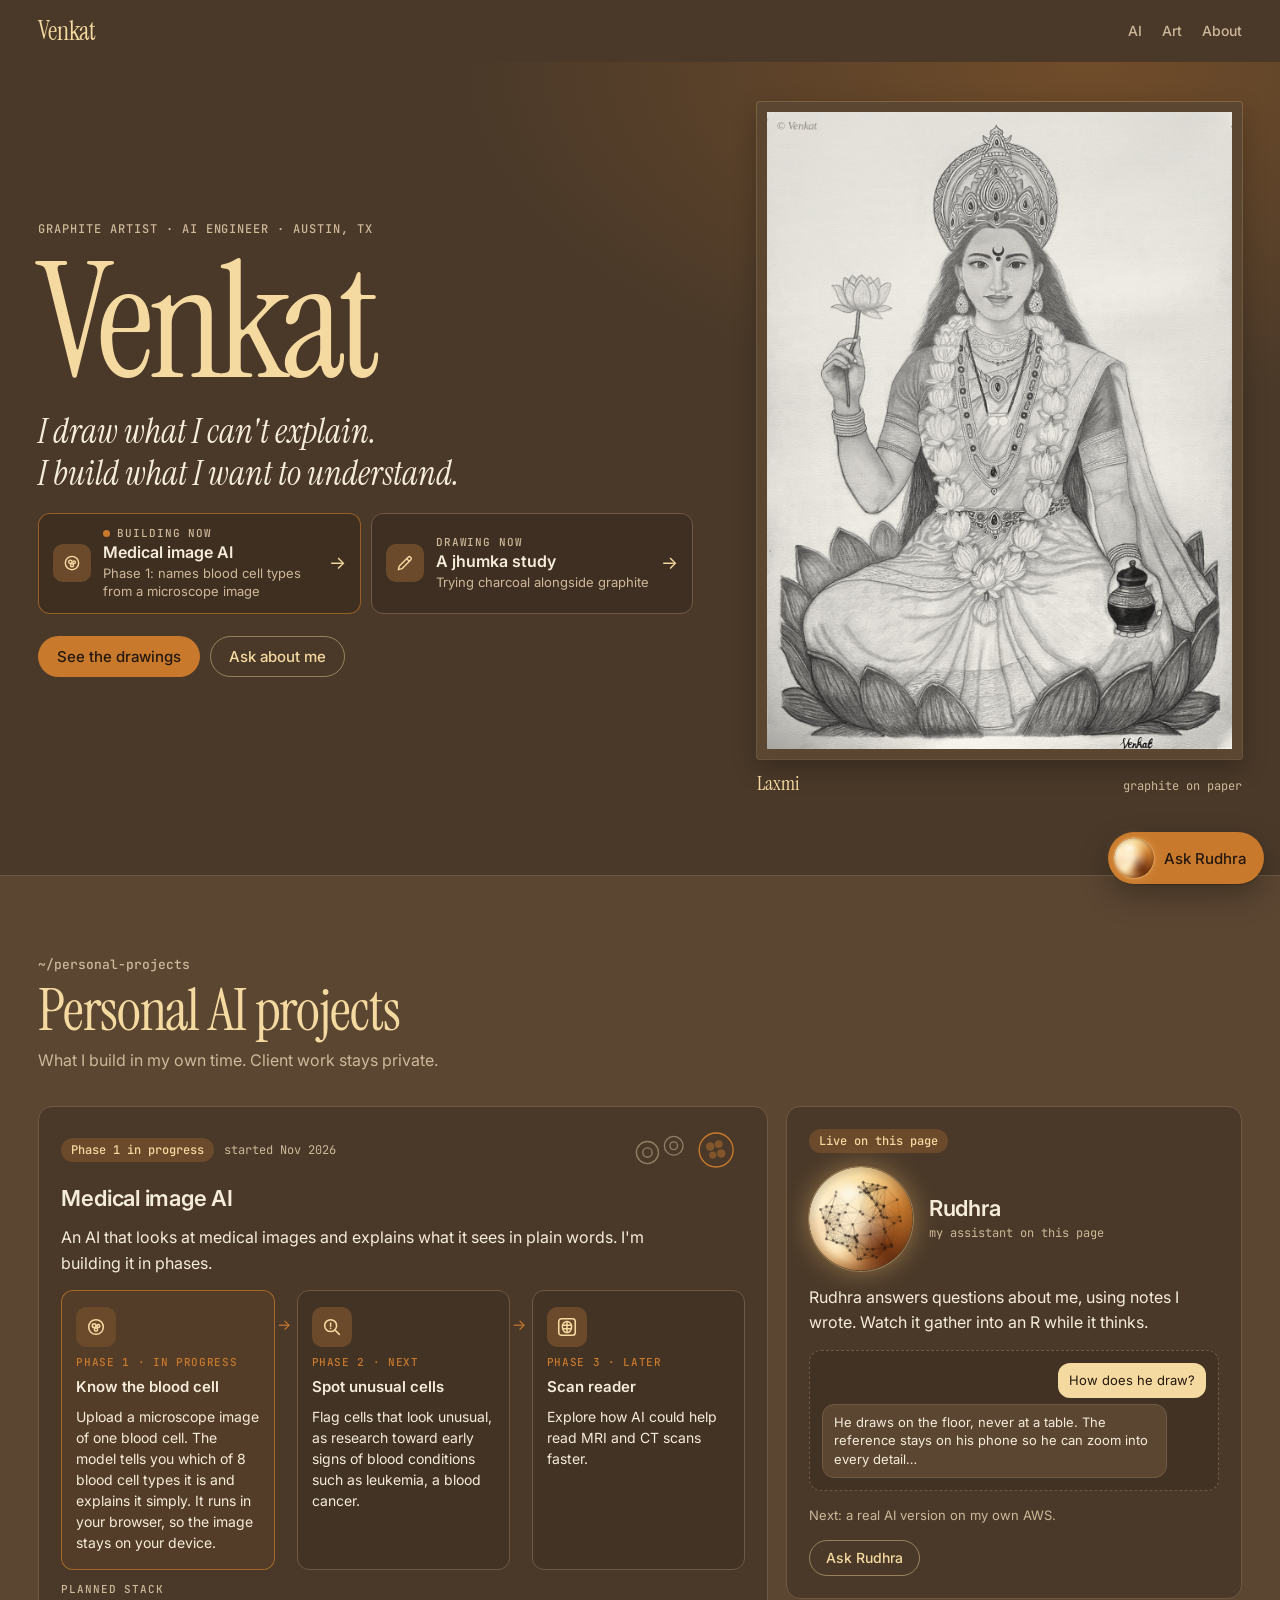
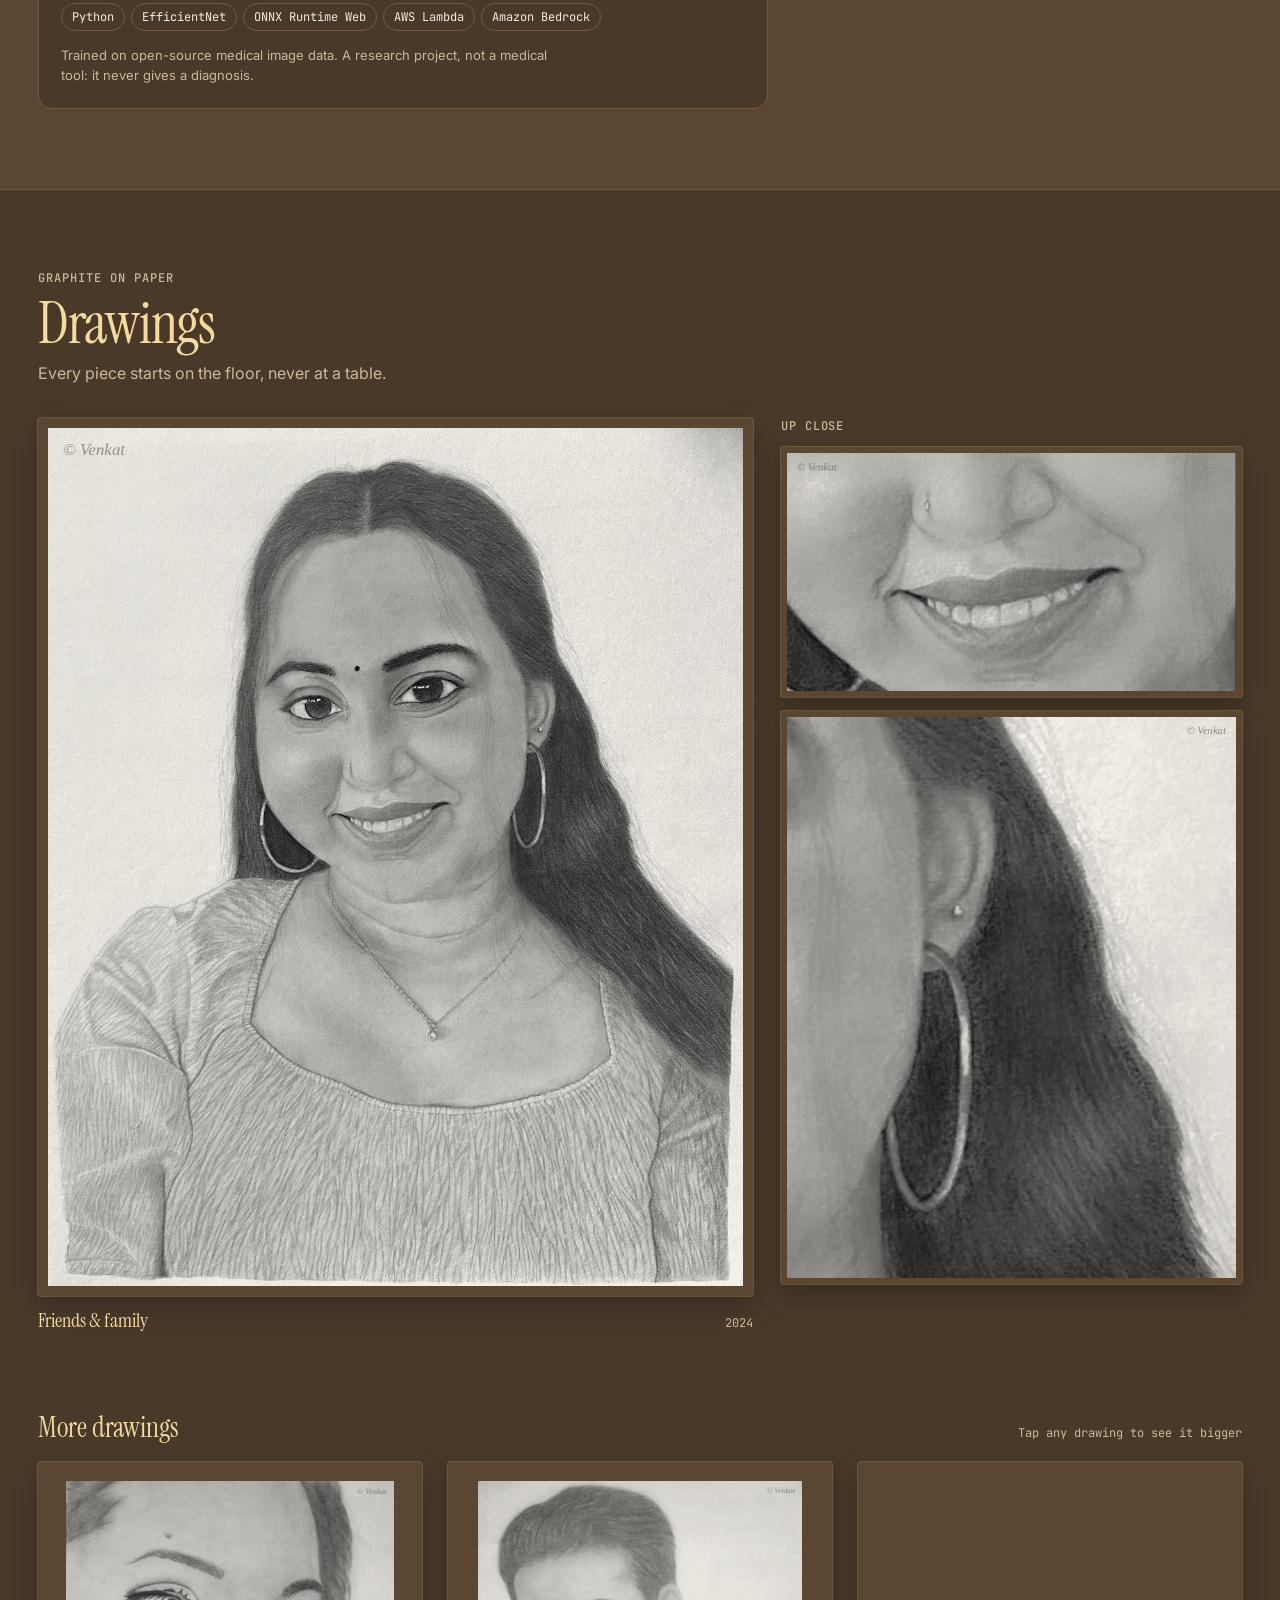
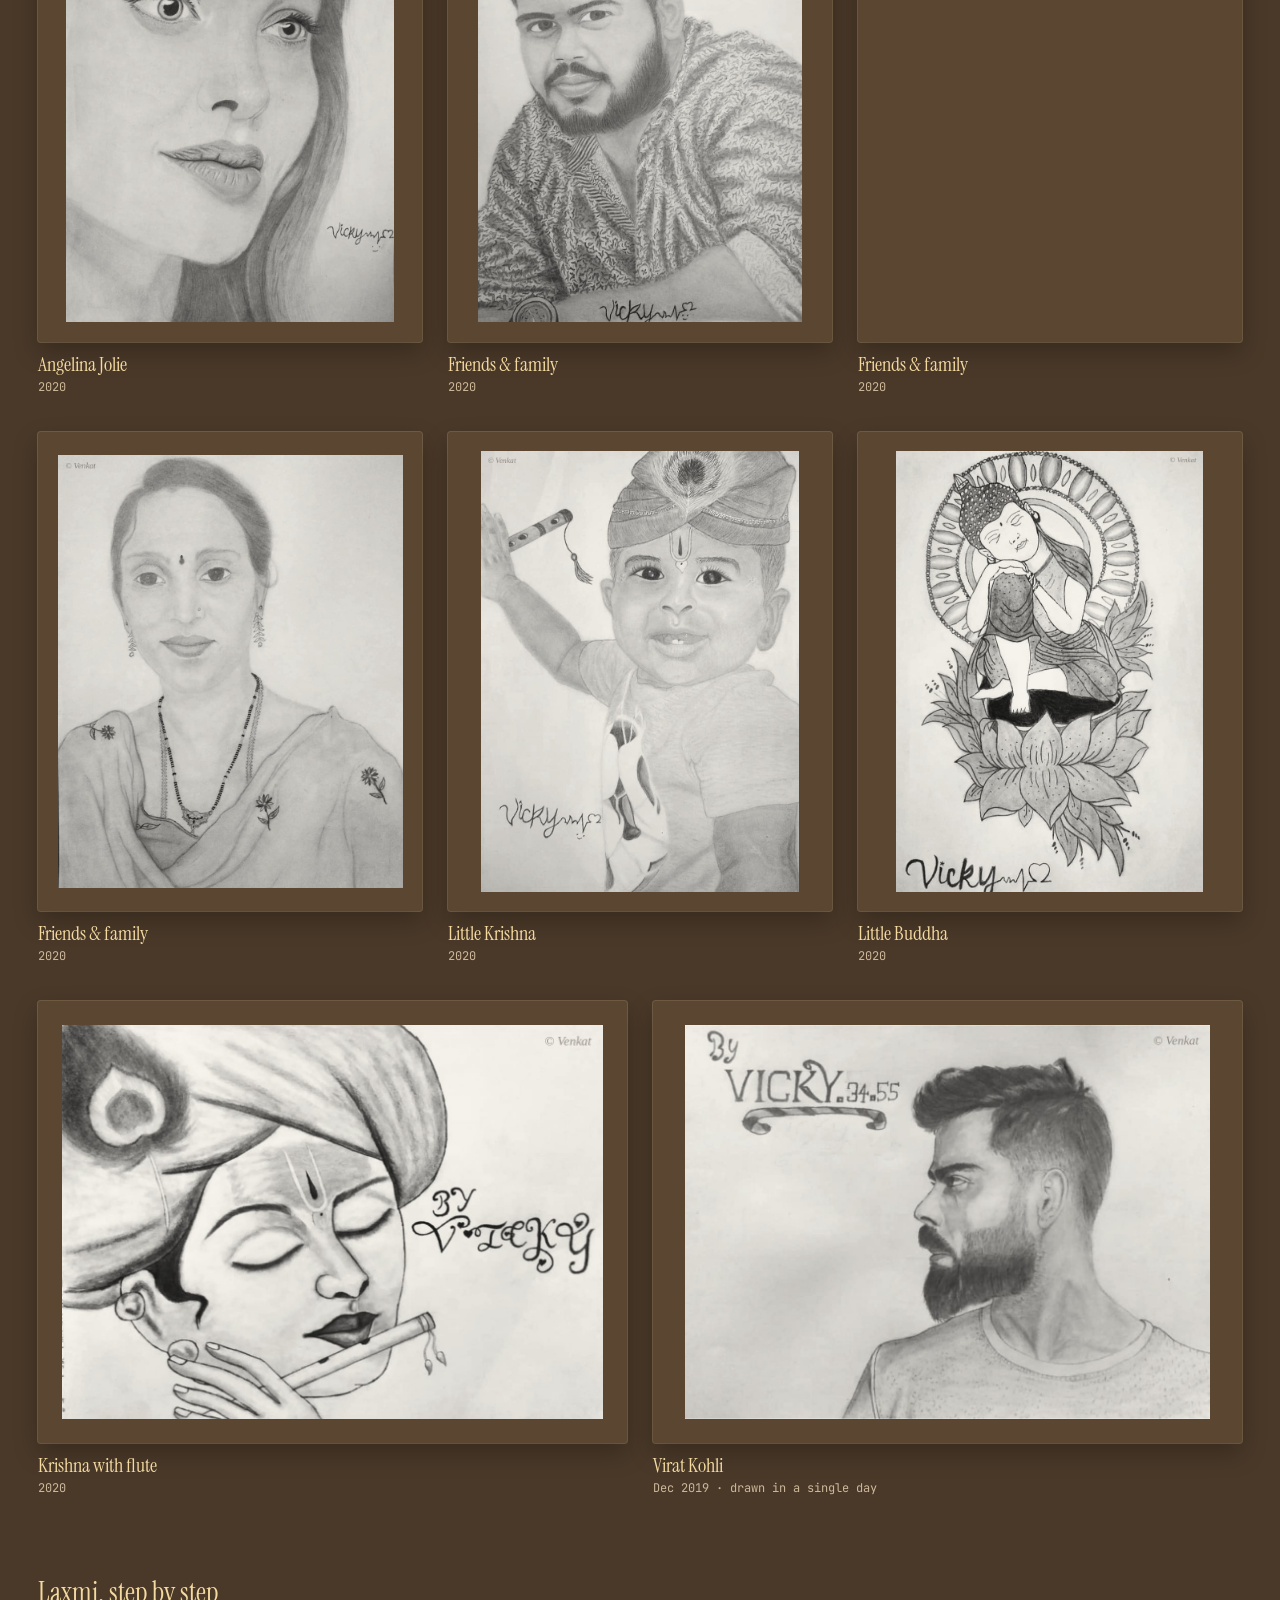
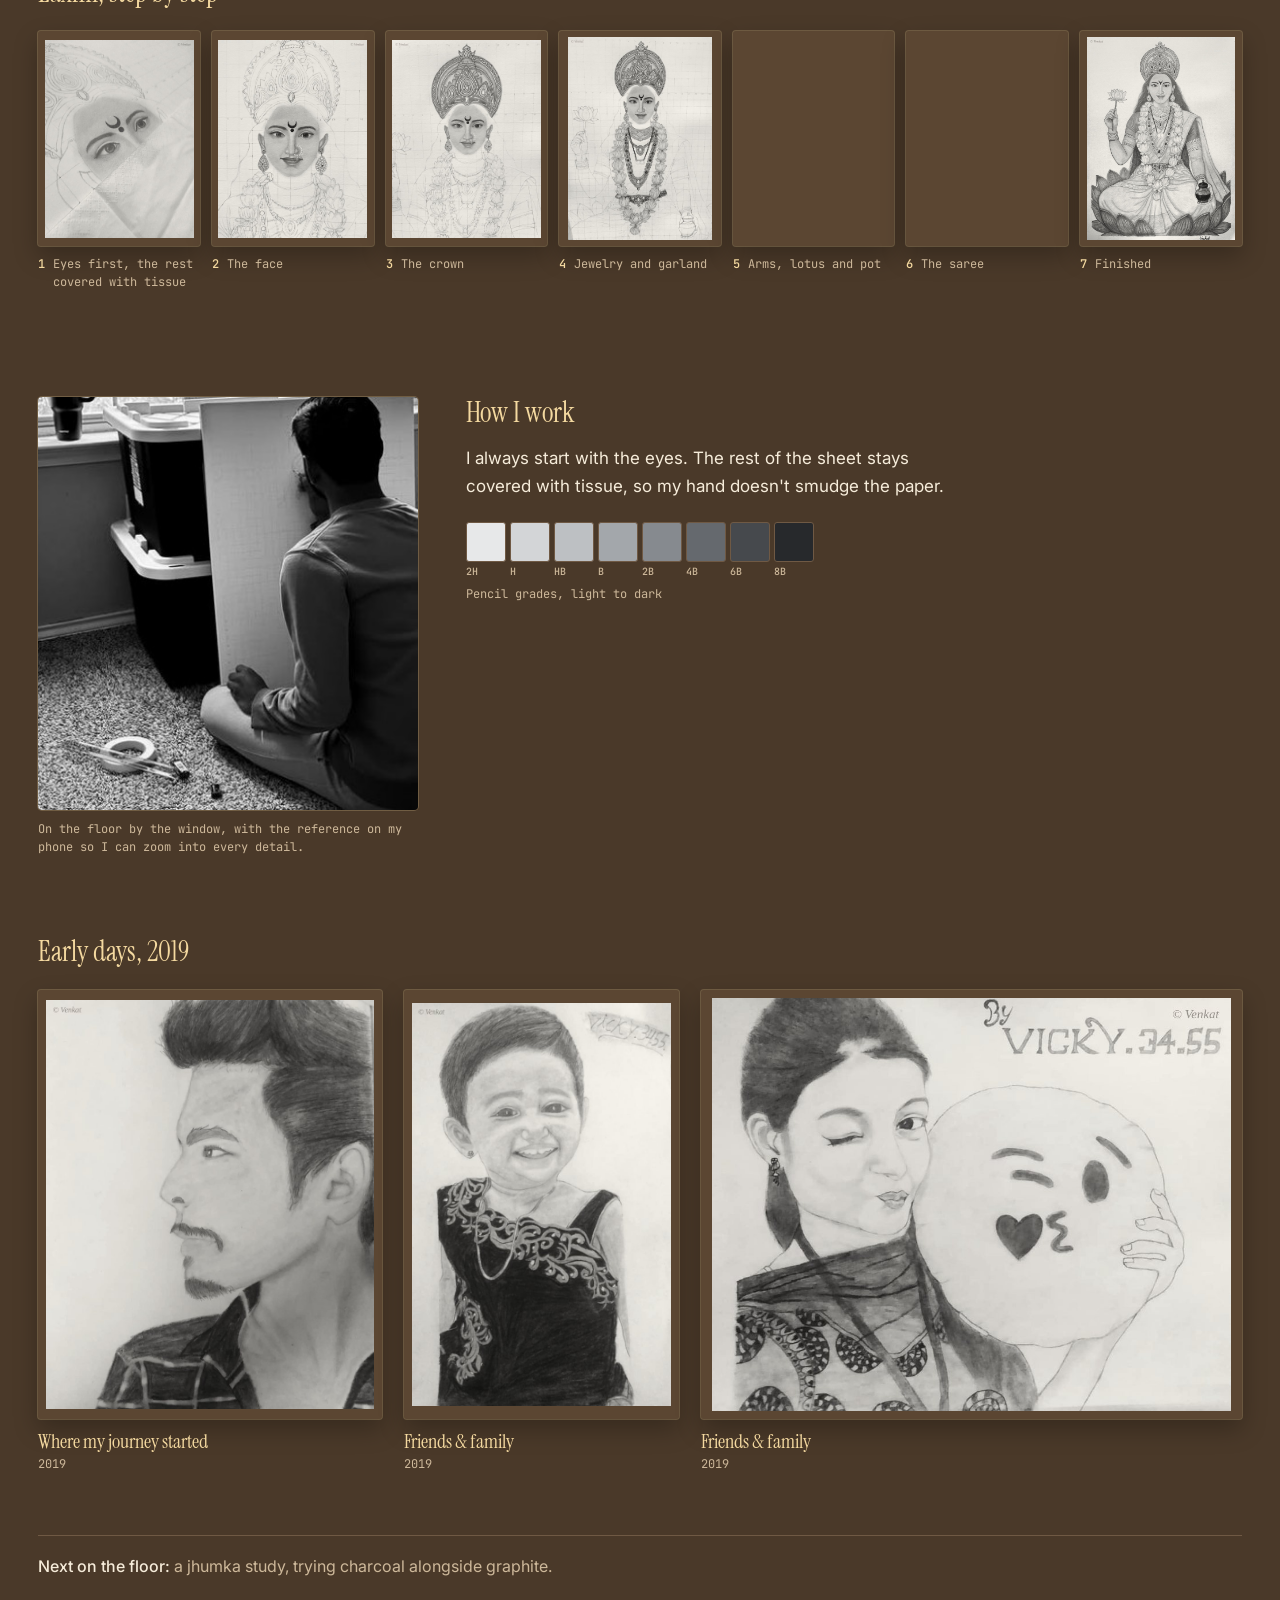
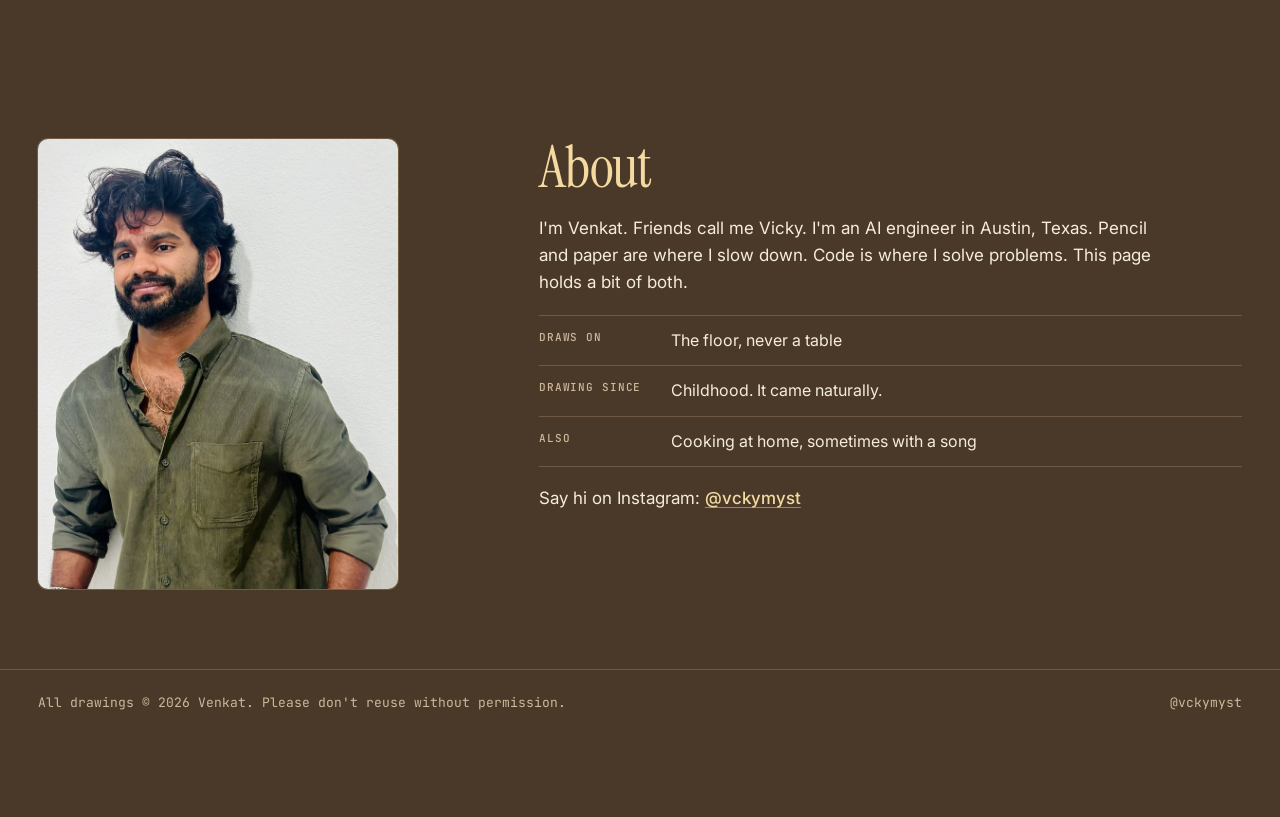
==== commit 67e05491: "Add files via upload" ====
--- a/index.html
+++ b/index.html
@@ -61,7 +61,7 @@
   .sr-only { position: absolute; width: 1px; height: 1px; overflow: hidden; clip: rect(0 0 0 0); white-space: nowrap; }
 
   .wrap {
-    max-width: 1080px;
+    max-width: 1800px;
     margin: 0 auto;
     padding-left: var(--gutter-l);
     padding-right: var(--gutter-r);
@@ -325,6 +325,16 @@
     .about { grid-template-columns: minmax(0, .8fr) minmax(0, 1.2fr); align-items: start; }
     .section .wrap { padding-block: 80px; }
     .block { margin-top: 80px; }
+  }
+  /* wide laptops: use the screen, keep only a slim margin */
+  @media (min-width: 1200px) {
+    .wrap { padding-left: max(3vw, env(safe-area-inset-left, 0px)); padding-right: max(3vw, env(safe-area-inset-right, 0px)); }
+    .hero-art { width: min(100%, 500px); }
+    .hero .wrap { gap: 64px; }
+    .featured, .early-row { max-width: 1240px; margin-inline: auto; }
+  }
+  @media (min-width: 1600px) {
+    .hero-art { width: min(100%, 540px); }
   }
 
   /* Lightbox */
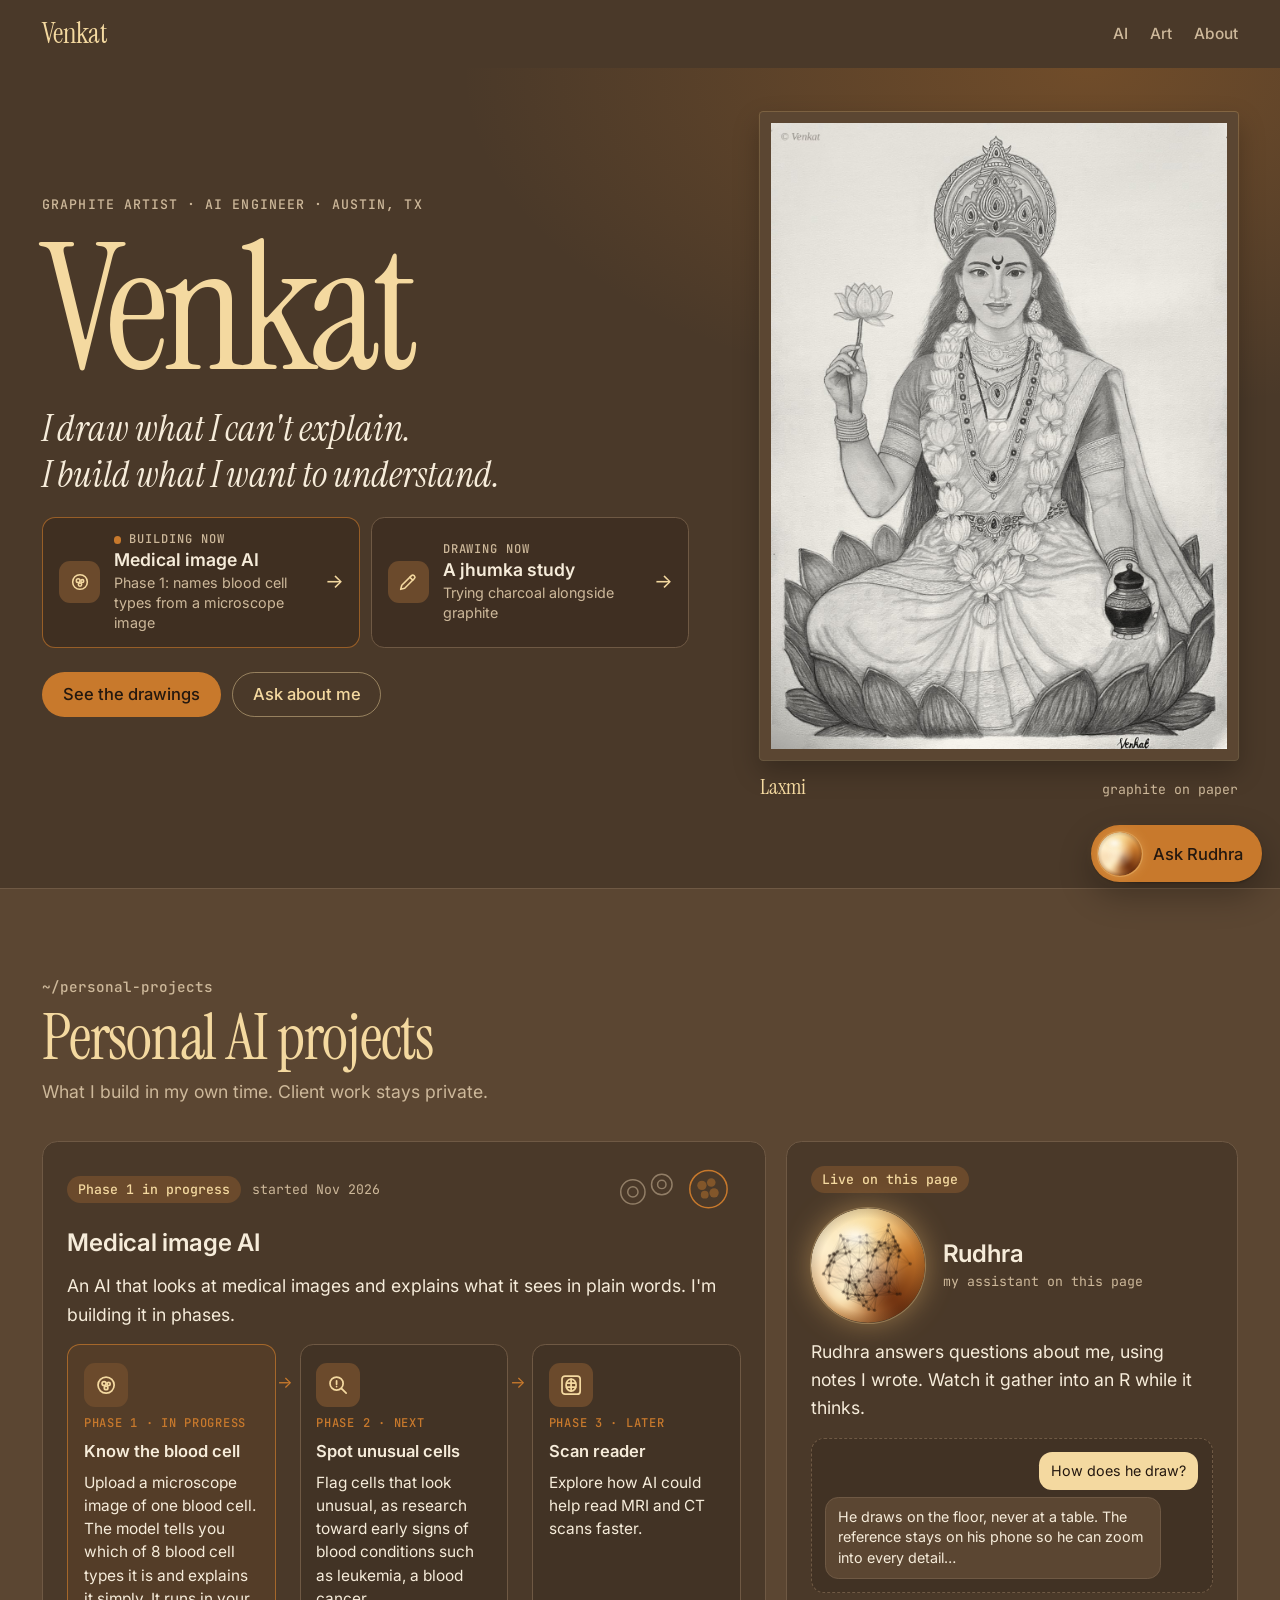
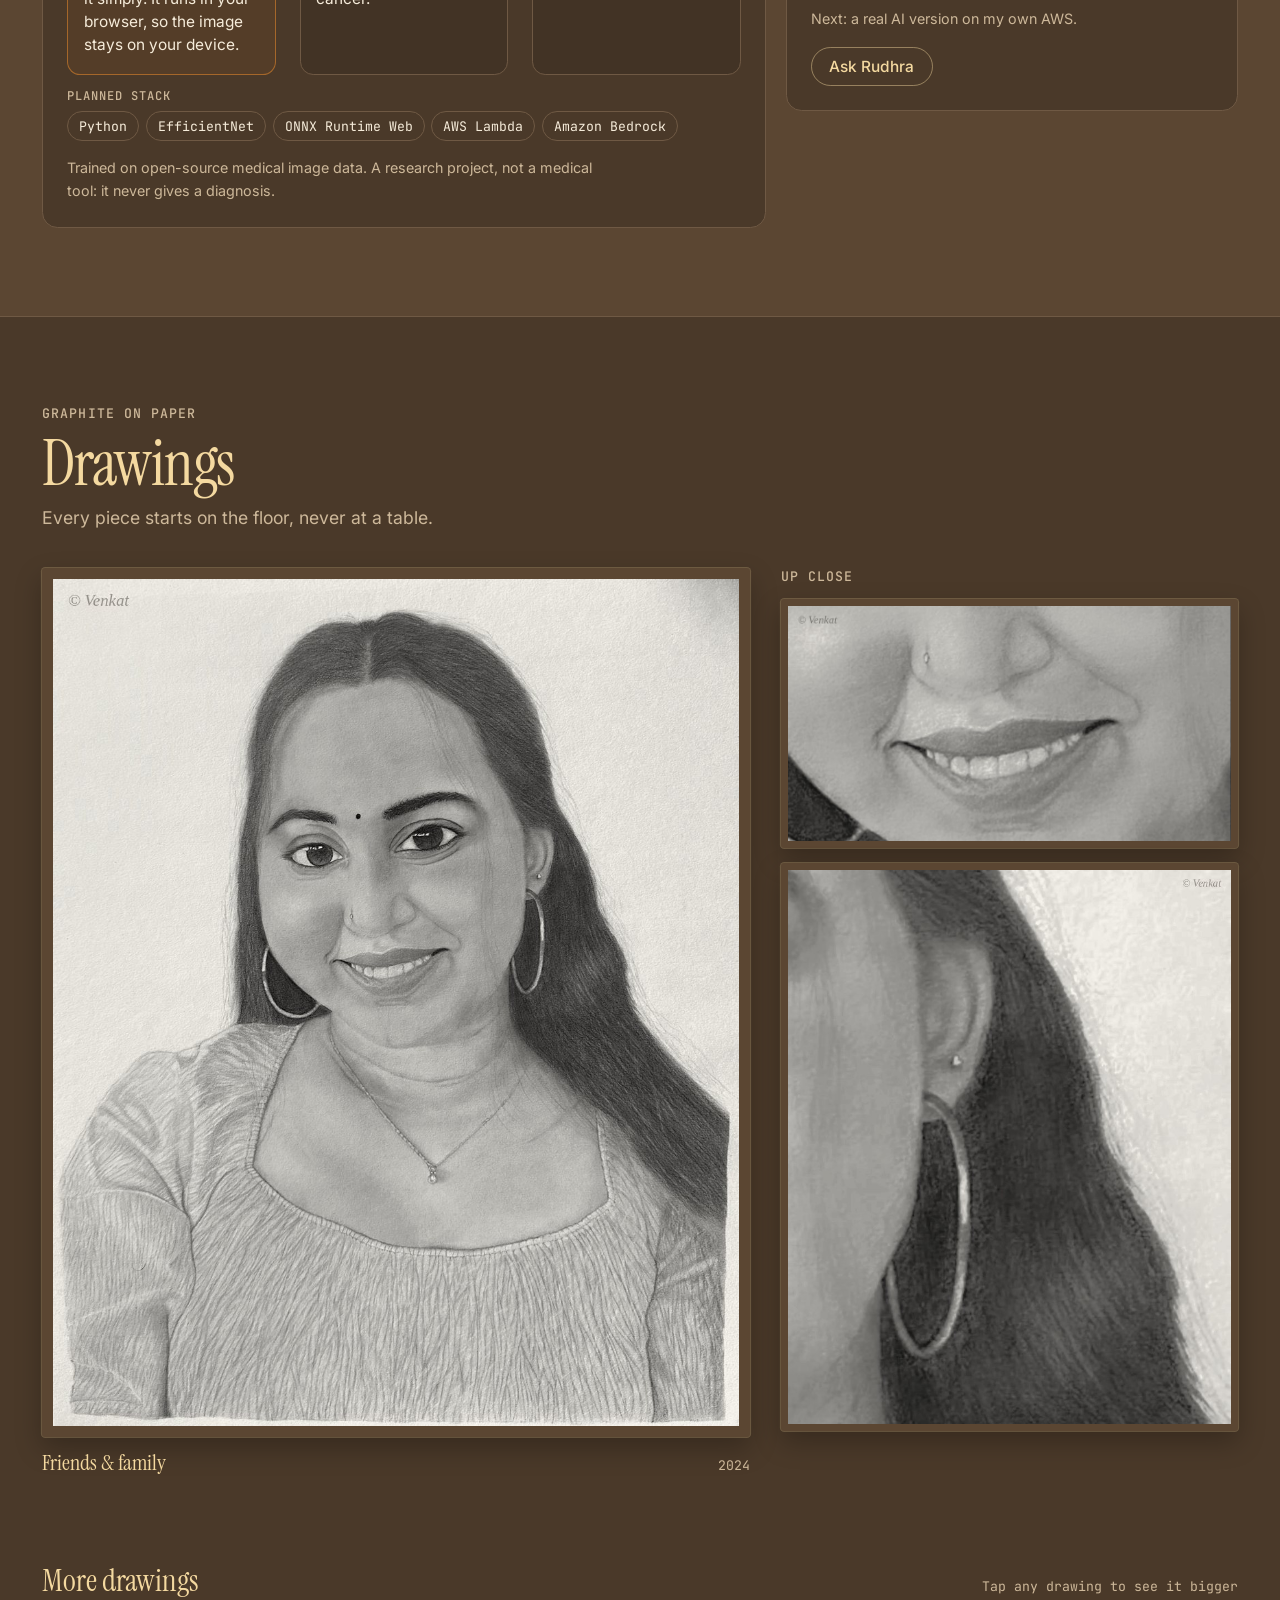
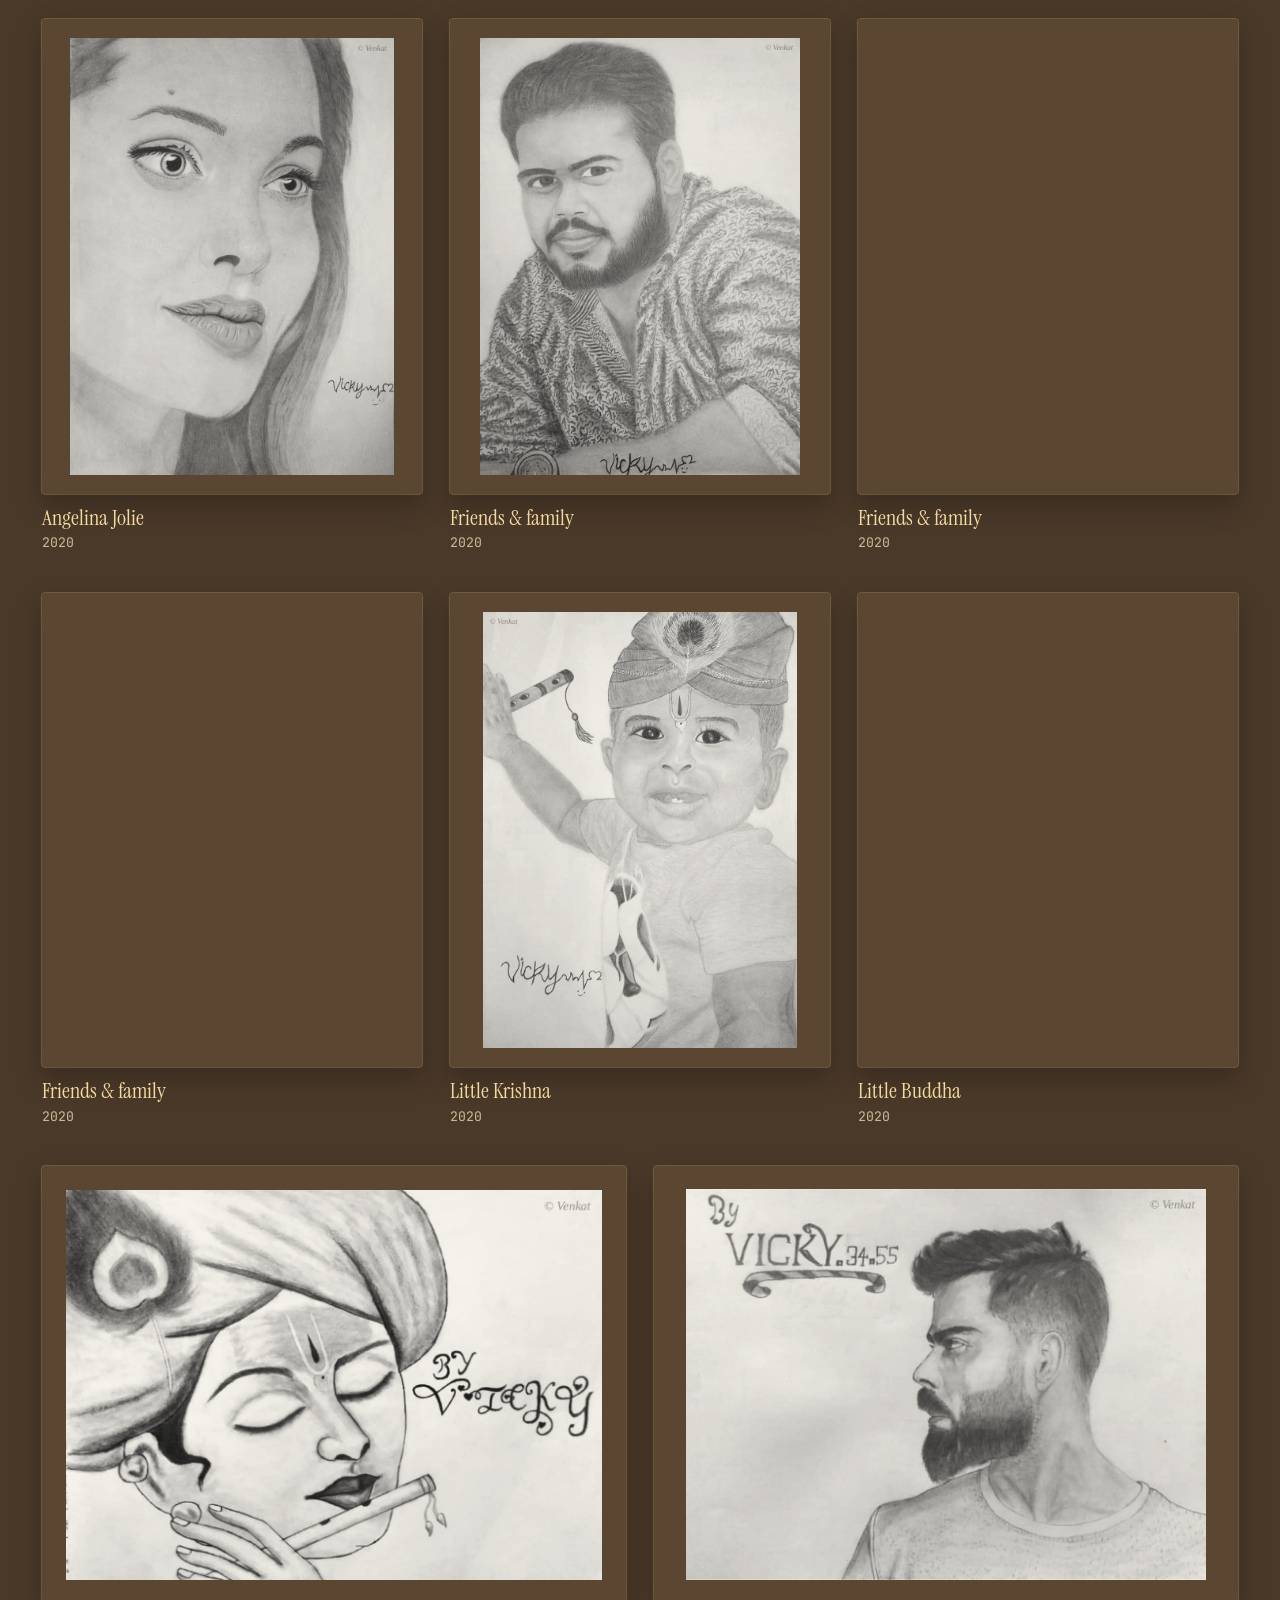
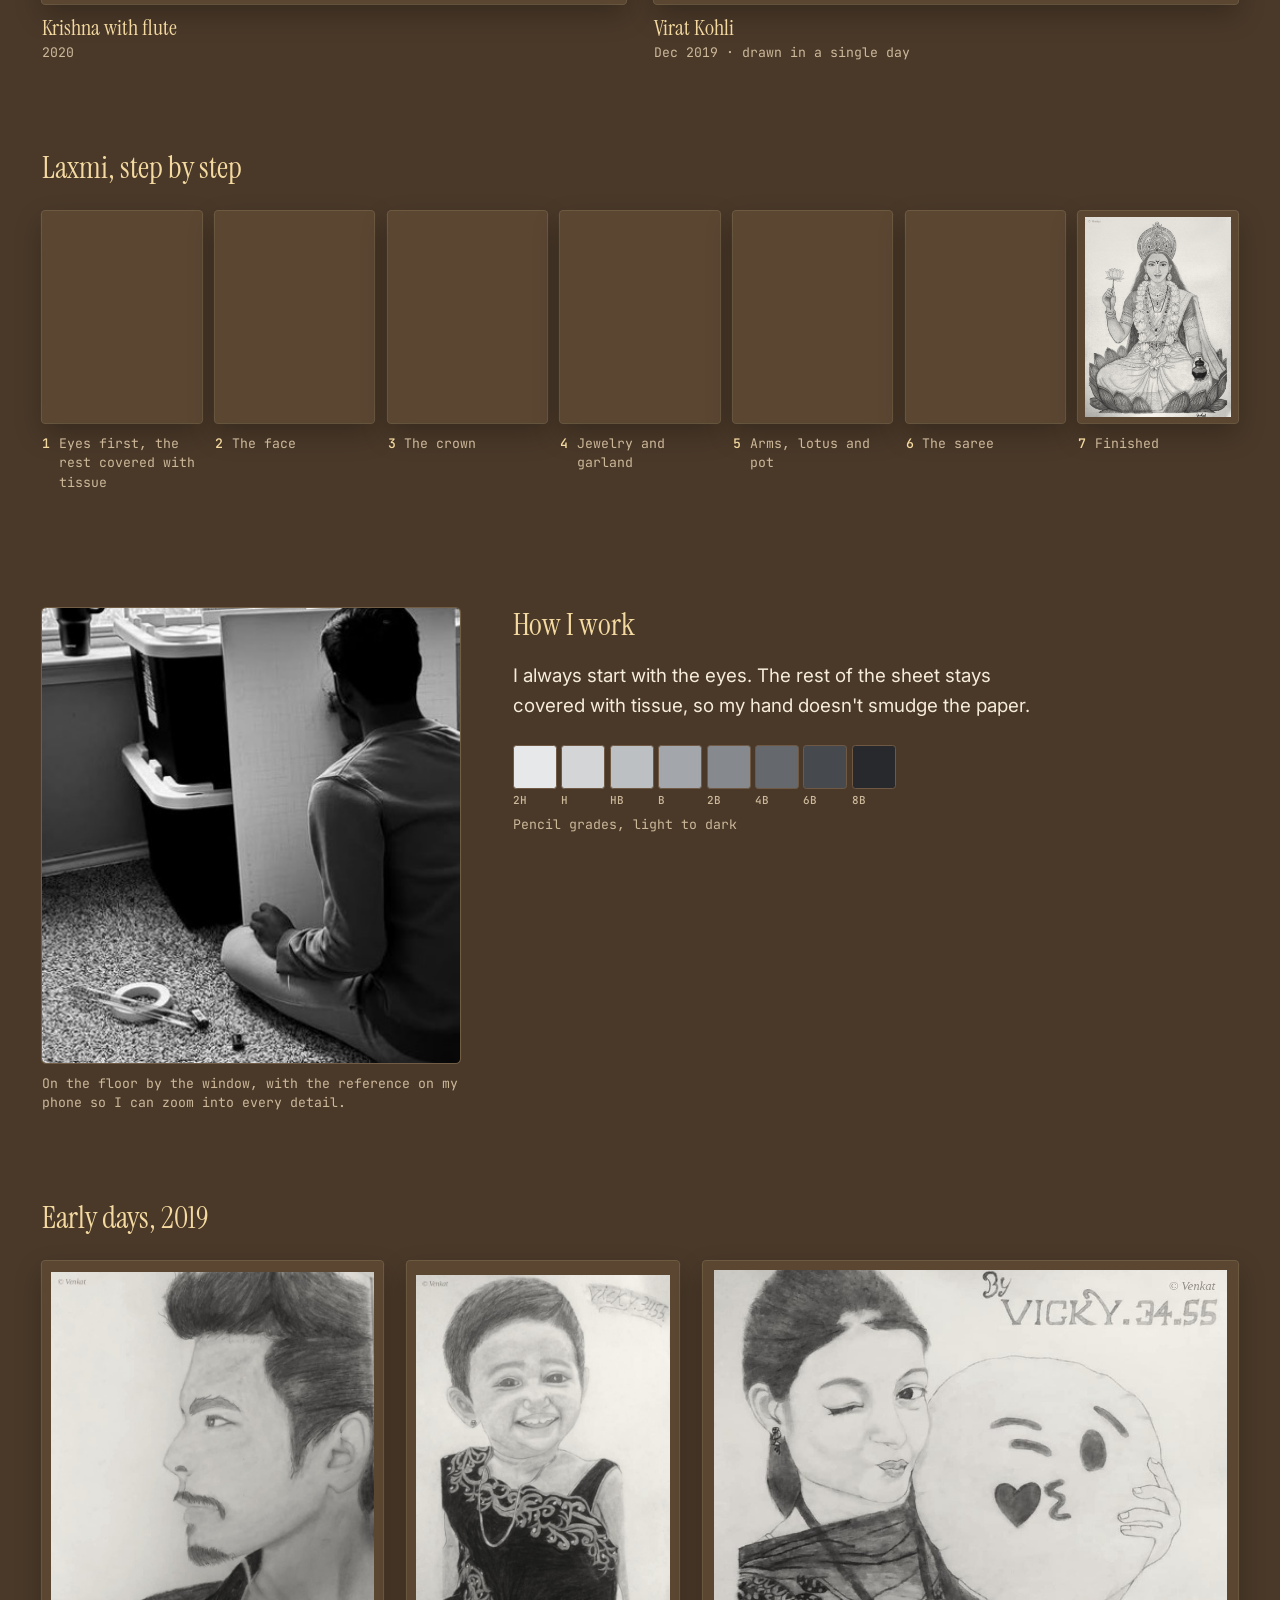
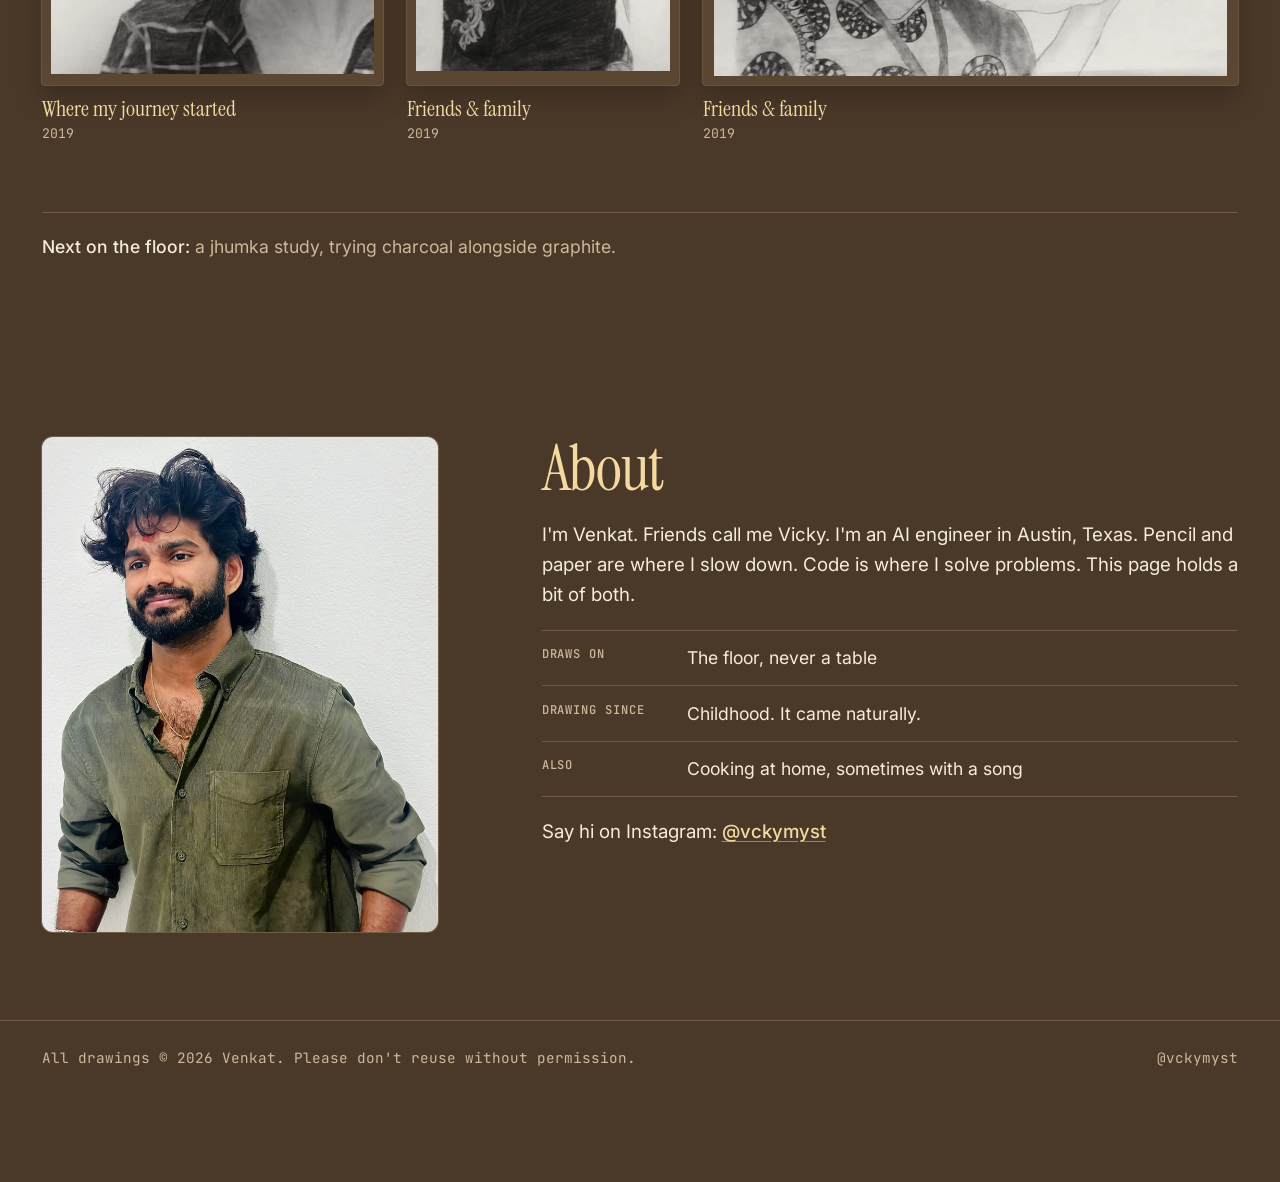
==== commit 282c8d5c: "Add files via upload" ====
--- a/index.html
+++ b/index.html
@@ -475,6 +475,11 @@
     .dot { animation: none; }
     .rudhra, .rudhra i { animation: none !important; }
   }
+</style>
+<style>
+  @media (min-width: 1200px) { .top, main, .foot, .chat-fab { zoom: 1.1; } }
+  @media (min-width: 1400px) { .top, main, .foot, .chat-fab { zoom: 1.2; } }
+  @media (min-width: 1500px) { .top, main, .foot, .chat-fab { zoom: 1.25; } }
 </style>
 </head>
 <body>
@@ -1010,7 +1015,8 @@
   function makeRudhra(el, n) {
     var canvas = el.querySelector("canvas");
     if (!canvas) return { think: function (on) { el.classList.toggle("thinking", on); } };
-    var dpr = Math.min(window.devicePixelRatio || 1, 2);
+    var shown = el.getBoundingClientRect().width, cssSize = parseFloat(getComputedStyle(el).getPropertyValue("--rs")) || shown || 48;
+    var dpr = Math.min((window.devicePixelRatio || 1) * Math.max(1, shown / cssSize || 1), 3); // stay sharp when the page is scaled up
     var size = parseFloat(getComputedStyle(el).getPropertyValue("--rs")) || el.offsetWidth || 48;
     canvas.width = Math.round(size * dpr); canvas.height = Math.round(size * dpr);
     var ctx = canvas.getContext("2d");
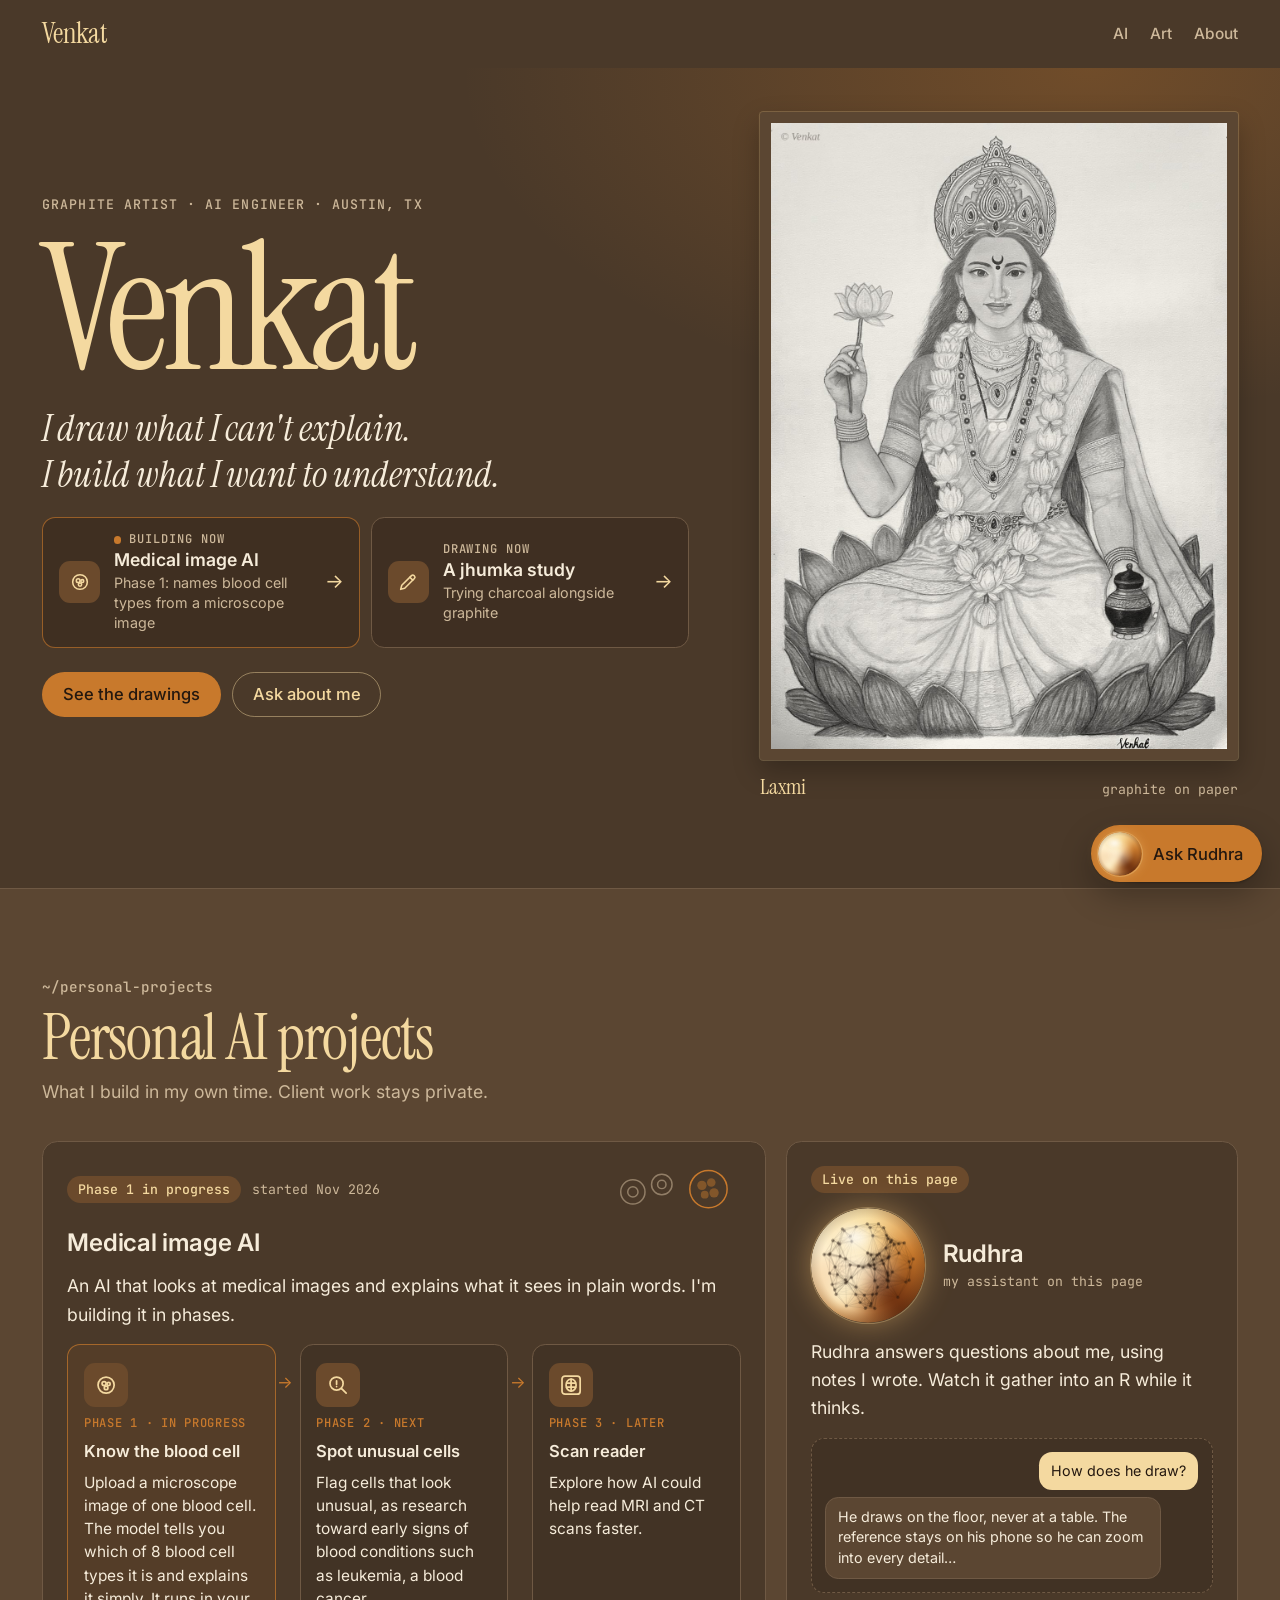
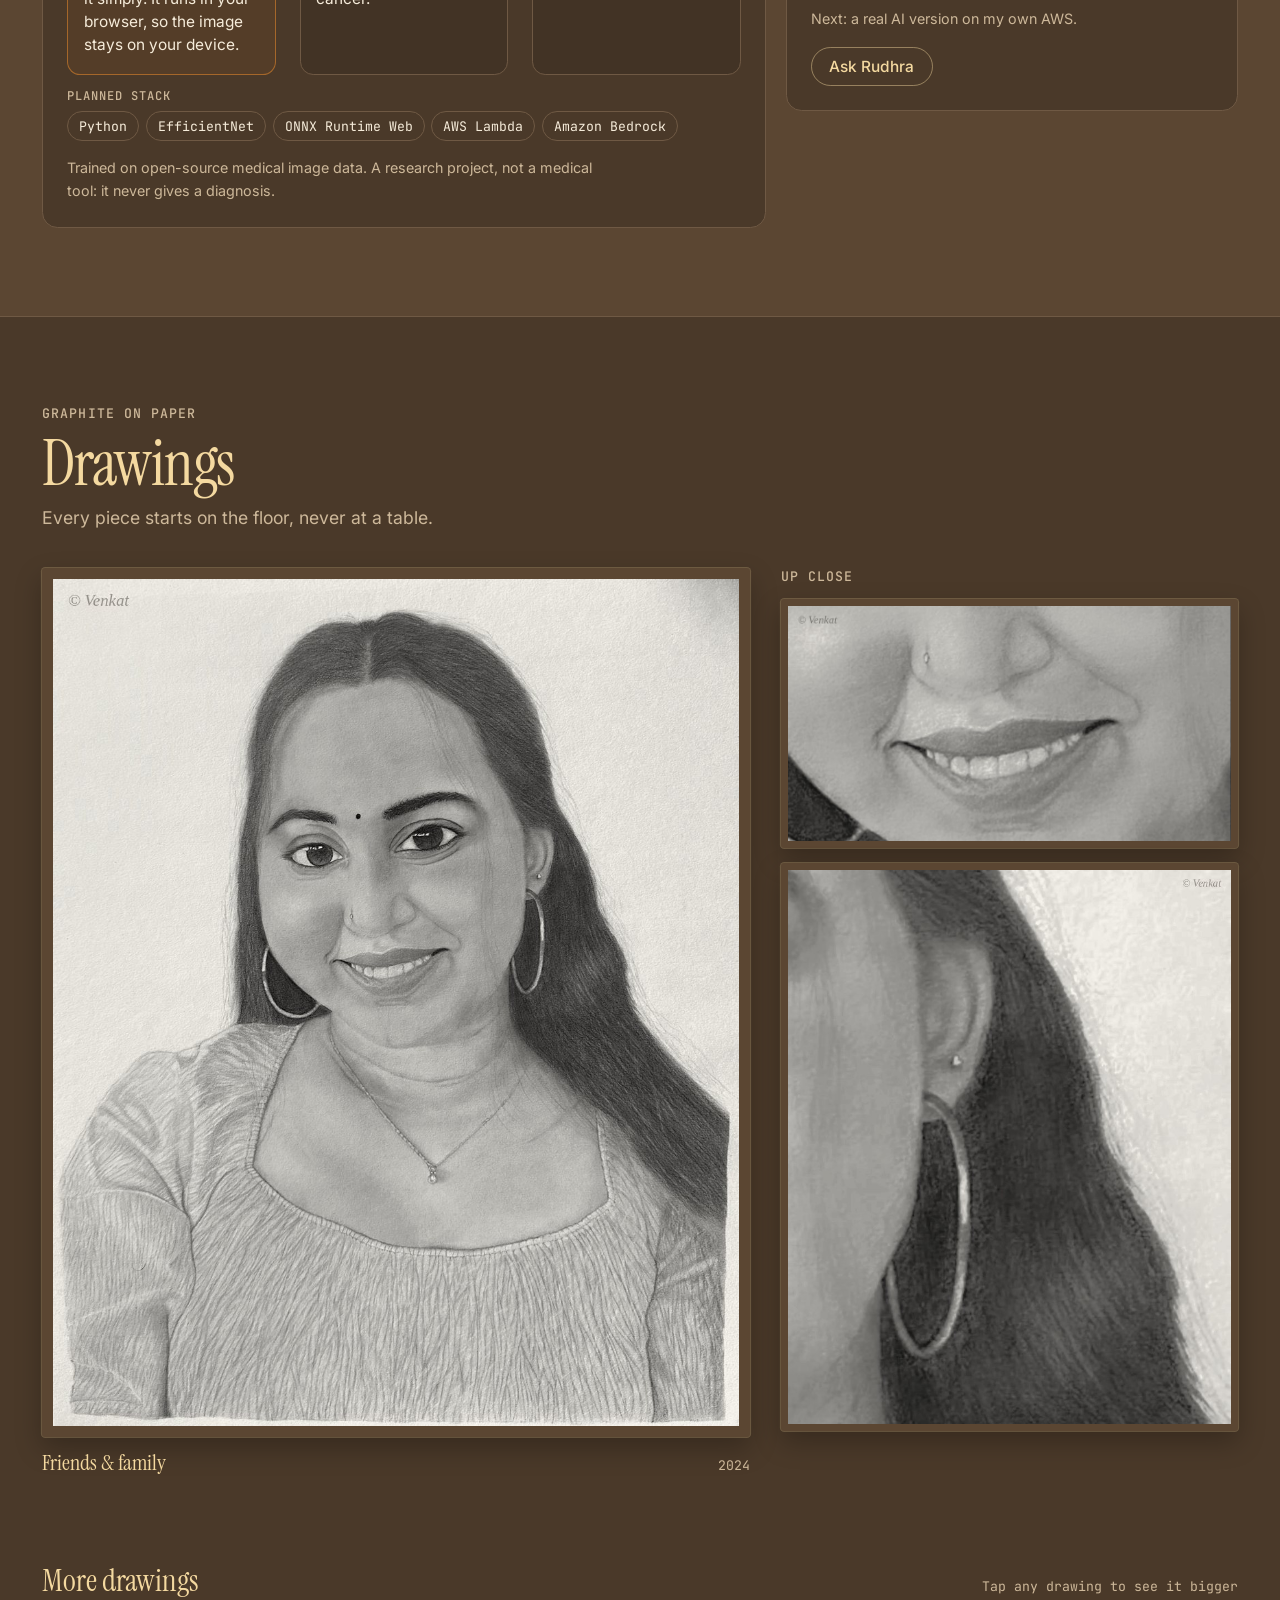
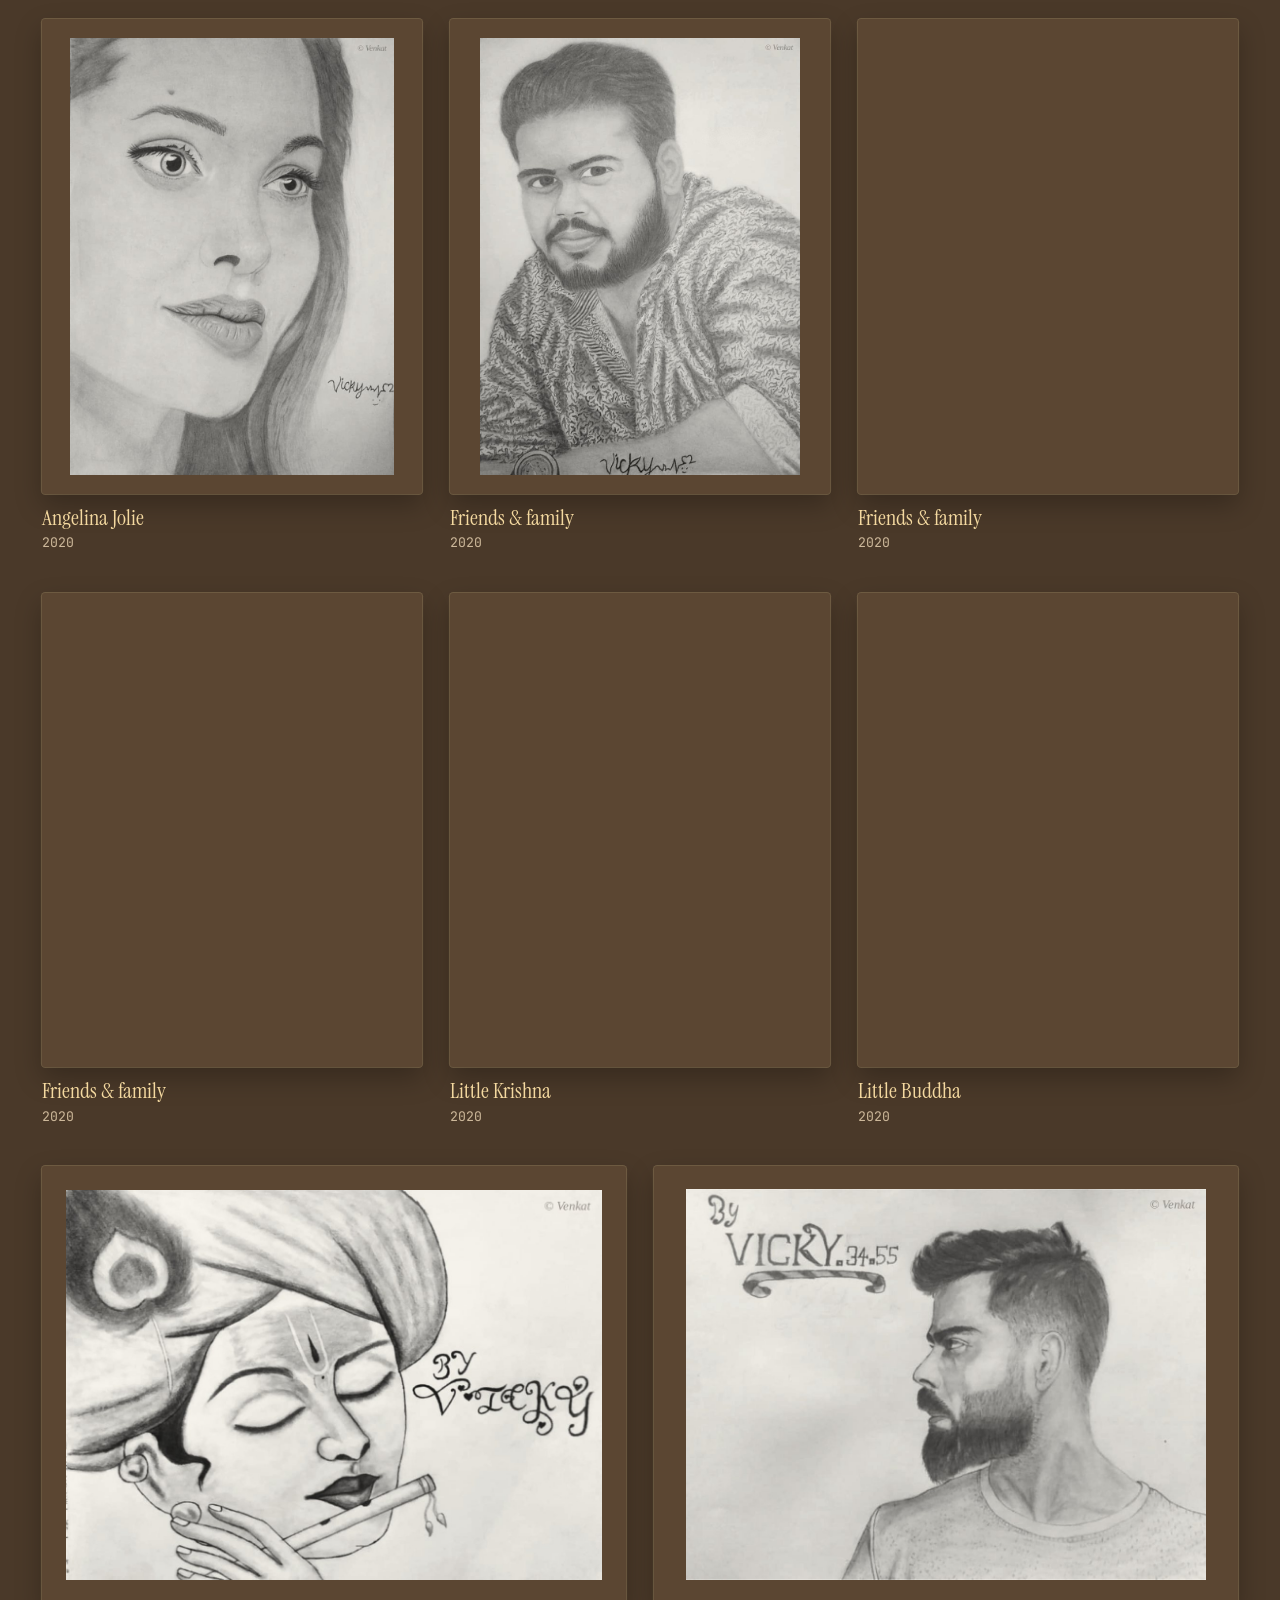
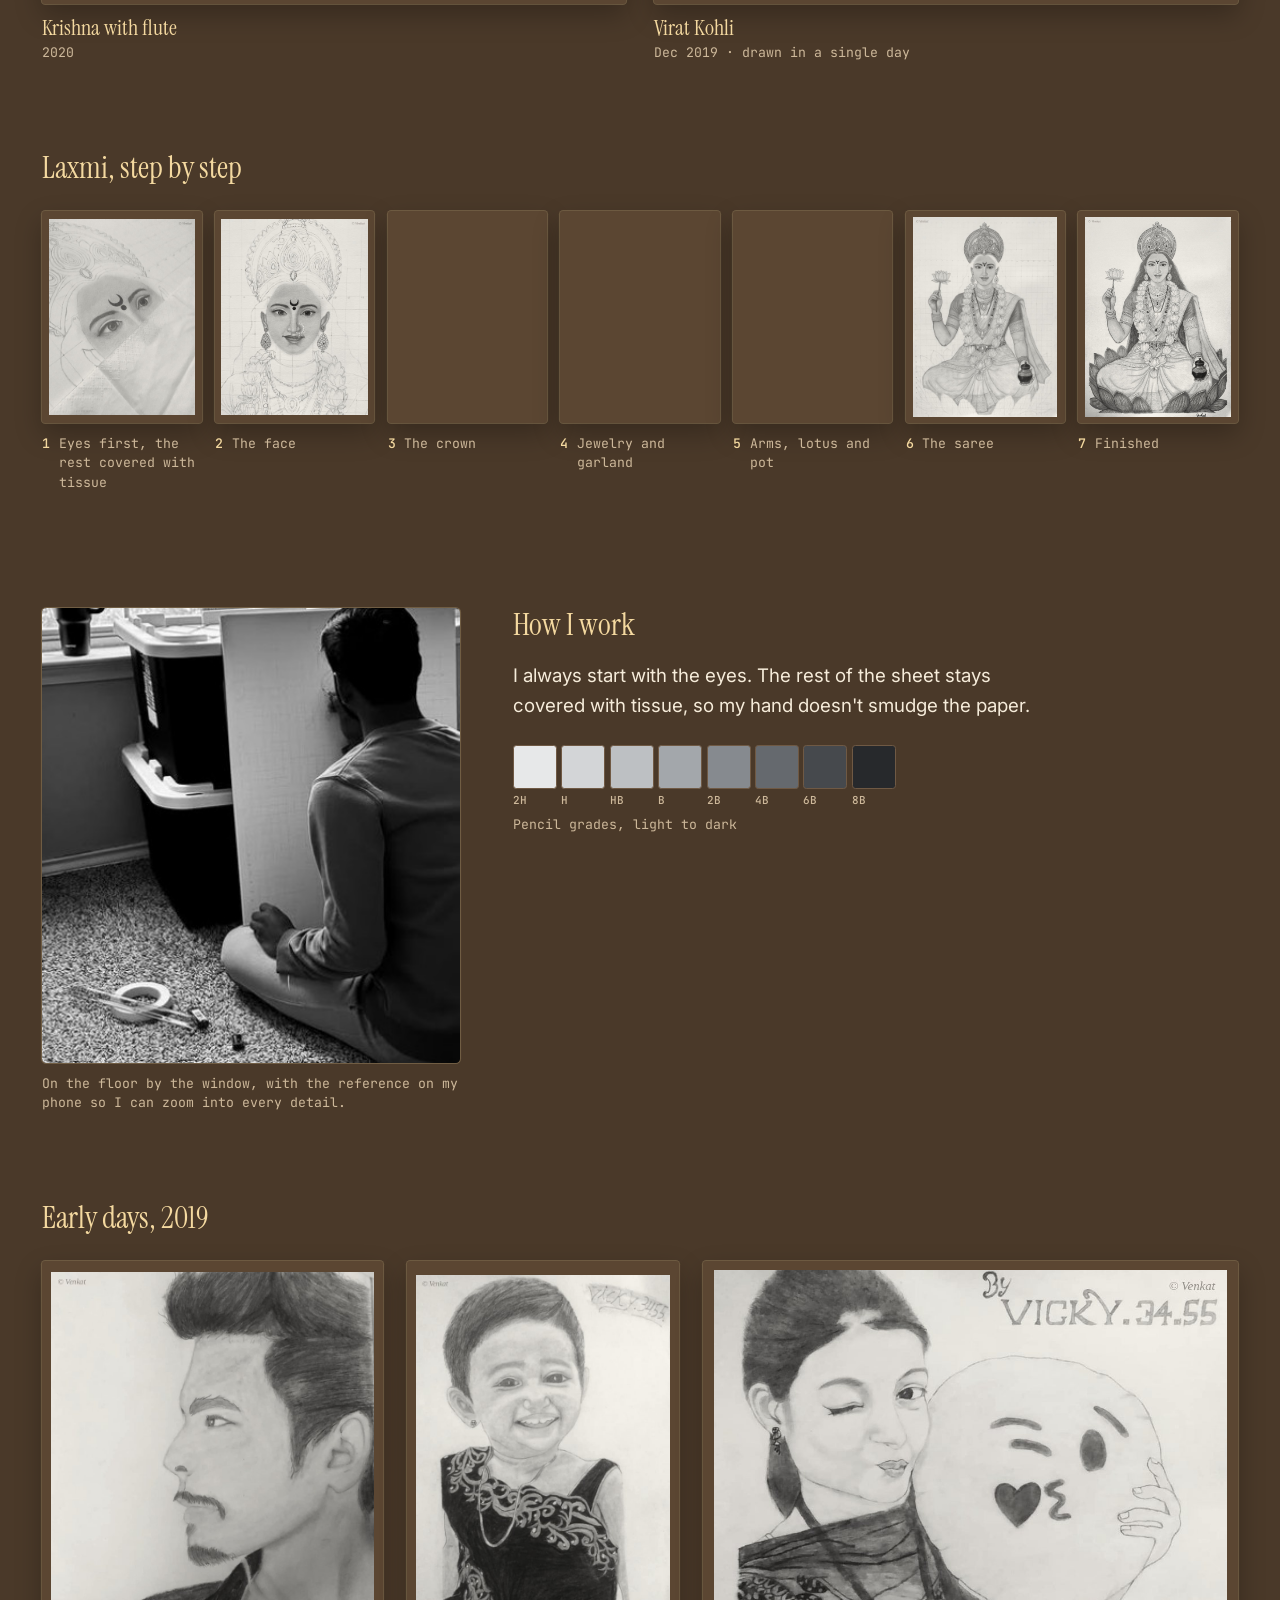
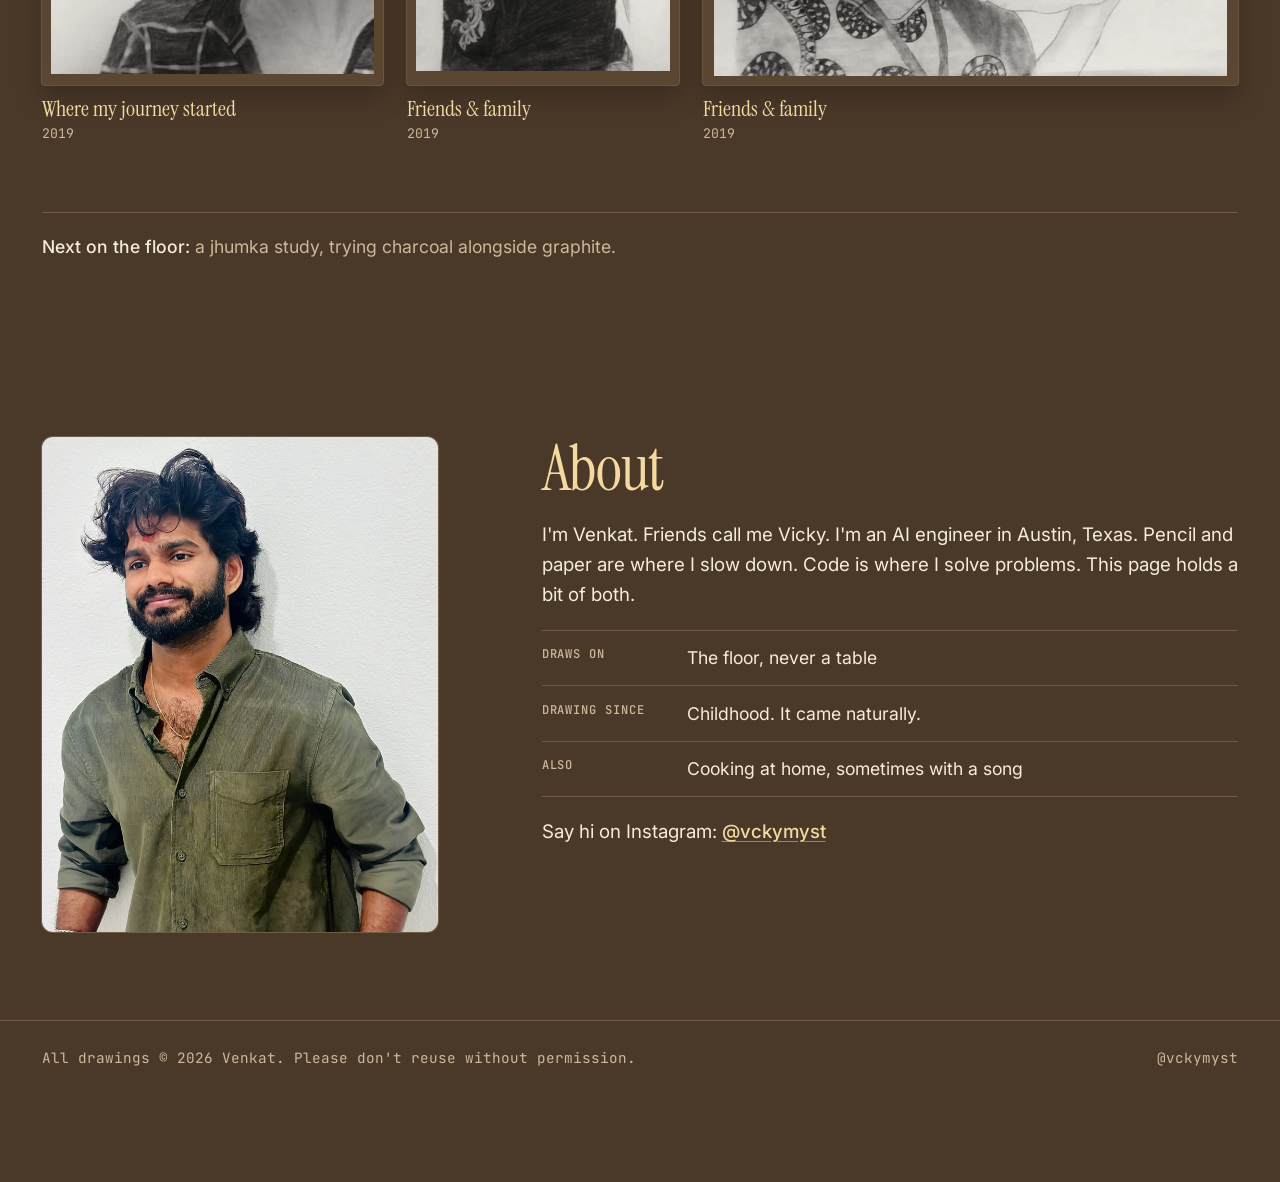
==== commit 1102d8f3: "Use style.css and app.js; index.html keeps the page and visit counter Smaller files so each part of " ====
--- a/index.html
+++ b/index.html
@@ -16,471 +16,7 @@
 <link rel="preconnect" href="https://fonts.googleapis.com">
 <link rel="preconnect" href="https://fonts.gstatic.com" crossorigin>
 <link rel="stylesheet" href="https://fonts.googleapis.com/css2?family=Instrument+Serif:ital@0;1&family=Inter:wght@400;500;600&family=JetBrains+Mono:wght@400;500&display=swap">
-<style>
-  /* Layout: two sides of one sheet, both visible at first glance. Drawings sit on mounts and keep their own paper tone; the AI side speaks in mono. Mobile first, left-aligned. */
-  :root {
-    /* Mocha brown, champagne gold and burnt amber: one warm look for every viewer */
-    --paper: #4A3929;
-    --sheet: #5B4632;
-    --graphite: #F6ECDA;
-    --lead: #CDB89A;
-    --rule: #6F5944;
-    --sheen: #F4D9A0;
-    --sheen-soft: #6B4A2C;
-    --on-sheen: #24180F;
-    --gold: #F4D9A0;
-    --amber: #C8792C;
-    --frame: rgba(244, 217, 160, .22);
-    --mat: #5B4632; /* mount around each drawing; the photo keeps its real paper tone */
-    --night: rgba(22, 15, 10, .96);
-    --shadow: 0 1px 2px rgba(0, 0, 0, .25), 0 12px 30px rgba(0, 0, 0, .28);
-    --mat-shadow: 0 0 0 1px var(--frame), 0 10px 24px rgba(0, 0, 0, .26);
-    color-scheme: dark;
-    /* pencil value scale */
-    --v-2h: #E7E8E9; --v-h: #D3D5D7; --v-hb: #BDC0C3; --v-b: #A3A7AB;
-    --v-2b: #868A8F; --v-4b: #65696E; --v-6b: #46494D; --v-8b: #27292C;
-    --serif: "Instrument Serif", "Iowan Old Style", Georgia, "Times New Roman", serif;
-    --sans: "Inter", system-ui, -apple-system, "Segoe UI", Roboto, sans-serif;
-    --mono: "JetBrains Mono", ui-monospace, "SF Mono", Menlo, Consolas, monospace;
-    --gutter-l: max(16px, env(safe-area-inset-left, 0px));
-    --gutter-r: max(16px, env(safe-area-inset-right, 0px));
-  }
-
-  * { box-sizing: border-box; }
-  html.lb-open, html.lb-open body { overflow: hidden; }
-  body {
-    margin: 0;
-    background: var(--paper);
-    color: var(--graphite);
-    font: 400 16px/1.6 var(--sans);
-    -webkit-font-smoothing: antialiased;
-  }
-  img { max-width: 100%; height: auto; display: block; }
-  a { color: inherit; }
-  :focus-visible { outline: 2px solid var(--sheen); outline-offset: 3px; border-radius: 4px; }
-  .sr-only { position: absolute; width: 1px; height: 1px; overflow: hidden; clip: rect(0 0 0 0); white-space: nowrap; }
-
-  .wrap {
-    max-width: 1800px;
-    margin: 0 auto;
-    padding-left: var(--gutter-l);
-    padding-right: var(--gutter-r);
-  }
-  .eyebrow {
-    margin: 0;
-    font: 500 12px/1.4 var(--mono);
-    letter-spacing: .08em;
-    text-transform: uppercase;
-    color: var(--lead);
-  }
-  .t { font: 400 20px/1.2 var(--serif); color: var(--gold); }
-  .meta { font: 400 12px/1.5 var(--mono); color: var(--lead); }
-
-  /* Top bar */
-  .top .wrap { padding-block: 18px; display: flex; align-items: center; justify-content: space-between; gap: 16px; }
-  .mark { font: 400 26px/1 var(--serif); text-decoration: none; letter-spacing: -.01em; color: var(--gold); }
-  .nav { display: flex; gap: 20px; }
-  .nav a { font: 500 14px/1 var(--sans); text-decoration: none; color: var(--lead); }
-  .nav a:hover { color: var(--graphite); }
-
-  /* Buttons */
-  .btn {
-    appearance: none; border: 1px solid transparent; cursor: pointer;
-    display: inline-flex; align-items: center; gap: 8px;
-    padding: 12px 18px; border-radius: 999px;
-    font: 500 15px/1 var(--sans); text-decoration: none;
-  }
-  .btn-primary { background: var(--amber); color: var(--on-sheen); }
-  .btn-ghost { background: transparent; color: var(--gold); border-color: rgba(244, 217, 160, .45); }
-  .btn-ghost:hover { border-color: var(--gold); }
-  .btn-sm { padding: 10px 16px; font-size: 14px; }
-
-  /* Paper mats: every drawing sits on the same tone as its paper */
-  .mat {
-    display: block;
-    background: var(--mat);
-    border-radius: 3px;
-    box-shadow: var(--mat-shadow);
-    overflow: hidden;
-  }
-  .mat img { width: 100%; height: 100%; object-fit: contain; }
-  .mat-natural img { height: auto; }
-  .zoom {
-    appearance: none; border: 0; margin: 0; padding: 0; background: none; color: inherit;
-    display: block; width: 100%; cursor: zoom-in; border-radius: 3px; text-align: inherit;
-  }
-  .zoom:focus-visible { outline-offset: 4px; }
-  /* drawings: no long-press menu, no drag-to-save, no selection */
-  .zoom, .zoom img, .lb-stage img { -webkit-touch-callout: none; -webkit-user-select: none; user-select: none; -webkit-user-drag: none; }
-  .zoom .mat { transition: transform .25s ease, box-shadow .25s ease; }
-  @media (hover: hover) {
-    .zoom:hover .mat { transform: translateY(-2px); box-shadow: 0 0 0 1px rgba(244, 217, 160, .45), 0 16px 32px rgba(0, 0, 0, .34); }
-  }
-  .cap { display: grid; gap: 2px; margin-top: 10px; }
-
-  /* Hero */
-  .hero { background: radial-gradient(ellipse 70% 60% at 85% 0%, rgba(200, 121, 44, .3), transparent 70%); }
-  .hero .wrap { padding-block: 28px 56px; display: grid; gap: 40px; }
-  .hero-text { display: grid; gap: 18px; align-content: start; min-width: 0; }
-  .name {
-    margin: 0;
-    font: 400 clamp(5rem, 22vw, 10rem)/.86 var(--serif);
-    letter-spacing: -.03em;
-    color: var(--gold);
-  }
-  .lede {
-    margin: 0;
-    font: italic 400 clamp(1.25rem, 5.4vw, 2.1rem)/1.25 var(--serif);
-  }
-  .lede span { display: block; }
-  .actions { display: flex; flex-wrap: wrap; gap: 10px; margin-top: 4px; }
-
-  /* Now: both sides at first glance */
-  .now { display: grid; gap: 10px; max-width: 660px; }
-  .now-card {
-    display: grid; grid-template-columns: auto minmax(0, 1fr) auto; align-items: center; gap: 12px;
-    padding: 12px 14px; border-radius: 12px; text-decoration: none;
-    background: rgba(36, 24, 15, .28); border: 1px solid var(--rule);
-    transition: border-color .2s ease, background-color .2s ease;
-  }
-  .now-card:hover { border-color: rgba(244, 217, 160, .5); background: rgba(36, 24, 15, .42); }
-  .now-card.is-ai { border-color: rgba(200, 121, 44, .65); }
-  .now-ico { width: 38px; height: 38px; border-radius: 10px; display: grid; place-items: center; background: var(--sheen-soft); color: var(--sheen); }
-  .now-ico svg { width: 20px; height: 20px; }
-  .now-body { display: grid; gap: 1px; min-width: 0; }
-  .now-label { display: inline-flex; align-items: center; gap: 7px; font: 500 11px/1.4 var(--mono); letter-spacing: .08em; text-transform: uppercase; color: var(--lead); }
-  .now-title { font: 600 16px/1.3 var(--sans); color: var(--graphite); }
-  .now-sub { font-size: 13px; line-height: 1.4; color: var(--lead); }
-  .now-go { color: var(--gold); font: 400 18px/1 var(--sans); }
-  .dot { width: 7px; height: 7px; border-radius: 50%; background: var(--amber); animation: pulse 2.2s ease-out infinite; }
-  @keyframes pulse { 0% { box-shadow: 0 0 0 0 rgba(200, 121, 44, .6); } 70%, 100% { box-shadow: 0 0 0 7px rgba(200, 121, 44, 0); } }
-  .hero-art { margin: 0; width: min(100%, 420px); min-width: 0; }
-  .hero-art .mat { padding: 10px; }
-  .hero-art .cap { display: flex; flex-wrap: wrap; justify-content: space-between; align-items: baseline; gap: 4px 12px; margin-top: 12px; }
-
-  /* Sections */
-  .section .wrap { padding-block: 56px; }
-  .sec-head { display: grid; gap: 8px; margin-bottom: 32px; max-width: 62ch; }
-  .sec-head h2, .about-text h2 {
-    margin: 0; font: 400 clamp(2.4rem, 8vw, 3.6rem)/1 var(--serif); letter-spacing: -.02em; text-wrap: balance;
-    color: var(--gold);
-  }
-  .sec-sub { margin: 0; color: var(--lead); }
-  .block { margin-top: 64px; }
-  .block-head { display: flex; flex-wrap: wrap; align-items: baseline; justify-content: space-between; gap: 6px 16px; margin-bottom: 18px; }
-  .block-head h3, .how-text h3 { margin: 0; font: 400 28px/1.15 var(--serif); color: var(--gold); }
-
-  /* Featured portrait + close-ups */
-  .featured { display: grid; gap: 22px; }
-  .feat-main { margin: 0; min-width: 0; }
-  .feat-main .mat { padding: 10px; }
-  .feat-main .cap { display: flex; flex-wrap: wrap; justify-content: space-between; align-items: baseline; gap: 4px 12px; margin-top: 12px; }
-  .feat-side { display: grid; gap: 12px; align-content: start; min-width: 0; }
-  .pair { display: flex; gap: 10px; align-items: flex-start; }
-  .pair figure { margin: 0; min-width: 0; flex: var(--ar) 1 12px; }
-  .pair .mat { padding: 6px; }
-  .feat-note { margin: 0; color: var(--lead); font-size: 15px; max-width: 40ch; }
-
-  /* Gallery */
-  .gallery { list-style: none; margin: 0; padding: 0; display: grid; grid-template-columns: repeat(2, minmax(0, 1fr)); gap: 26px 14px; }
-  .gallery li { min-width: 0; }
-  .gallery figure { margin: 0; }
-  .gallery .mat { aspect-ratio: 4 / 5; padding: 5%; }
-  .gallery .wide .mat { aspect-ratio: 4 / 3; padding: 4%; }
-
-  /* Laxmi steps: swipe on phones, one row on wide screens */
-  .strip {
-    list-style: none; margin: 0 calc(-1 * var(--gutter-r)) 0 calc(-1 * var(--gutter-l));
-    padding: 4px var(--gutter-r) 14px var(--gutter-l);
-    display: grid; grid-auto-flow: column; grid-auto-columns: 44%; gap: 12px;
-    overflow-x: auto; scroll-snap-type: x mandatory; scroll-padding-inline: var(--gutter-l) var(--gutter-r);
-    overscroll-behavior-x: contain; scrollbar-width: thin; scrollbar-color: var(--rule) transparent;
-  }
-  .strip li { scroll-snap-align: start; min-width: 0; }
-  .strip .mat { aspect-ratio: 3 / 4; padding: 4%; }
-  .strip .step { margin-top: 10px; display: grid; grid-template-columns: auto minmax(0, 1fr); gap: 8px; font: 400 12px/1.45 var(--mono); color: var(--lead); }
-  .strip .step b { color: var(--gold); font-weight: 500; }
-  .swipe-hint { font: 400 12px/1.4 var(--mono); color: var(--lead); }
-
-  /* How I work */
-  .how { display: grid; gap: 28px; }
-  .how-photo { margin: 0; max-width: 380px; }
-  .how-photo img { border-radius: 4px; box-shadow: 0 0 0 1px var(--frame); }
-  .how-photo figcaption { margin-top: 10px; }
-  .how-text { display: grid; gap: 16px; align-content: start; min-width: 0; }
-  .how-text p { margin: 0; max-width: 46ch; font-size: 17px; }
-  .scale { margin: 6px 0 0; display: grid; gap: 8px; }
-  .swatches { display: grid; grid-template-columns: repeat(8, minmax(0, 40px)); gap: 4px; }
-  .swatch { display: grid; gap: 5px; justify-items: start; }
-  .swatch i { display: block; width: 100%; aspect-ratio: 1; border-radius: 3px; border: 1px solid var(--rule); }
-  .swatch b { font: 500 10px/1 var(--mono); color: var(--lead); }
-
-  /* Early days: natural shapes, equal heights */
-  .early-row {
-    list-style: none; margin: 0 calc(-1 * var(--gutter-r)) 0 calc(-1 * var(--gutter-l));
-    padding: 4px var(--gutter-r) 14px var(--gutter-l);
-    display: flex; gap: 14px; overflow-x: auto; scroll-snap-type: x mandatory;
-    scroll-padding-inline: var(--gutter-l) var(--gutter-r); scrollbar-width: thin; scrollbar-color: var(--rule) transparent;
-  }
-  .early-row li { flex: none; scroll-snap-align: start; min-width: 0; }
-  .early-row figure { margin: 0; }
-  .early-row .mat { height: 240px; aspect-ratio: var(--ar); padding: 8px; }
-
-  .next-note {
-    margin: 48px 0 0; padding-top: 18px; border-top: 1px solid var(--rule);
-    color: var(--lead); font-size: 16px;
-  }
-  .next-note strong { color: var(--graphite); font-weight: 500; }
-
-  /* AI */
-  .section-code { background: var(--sheet); border-block: 1px solid var(--rule); }
-  .eyebrow.path { text-transform: none; letter-spacing: 0; font-size: 13px; }
-  .projects { display: grid; gap: 18px; }
-  .proj-side { display: grid; gap: 18px; align-content: start; min-width: 0; }
-  .project {
-    background: var(--paper); border: 1px solid var(--rule); border-radius: 14px;
-    padding: 22px; display: grid; gap: 14px; align-content: start; min-width: 0;
-  }
-  .proj-top { display: flex; flex-wrap: wrap; align-items: center; gap: 10px; }
-  .pill {
-    font: 500 12px/1 var(--mono); padding: 6px 10px; border-radius: 999px;
-    background: var(--sheen-soft); color: var(--sheen);
-  }
-  .pill-quiet { background: transparent; border: 1px solid var(--rule); color: var(--lead); }
-  .project h3 { margin: 0; font: 600 22px/1.2 var(--sans); letter-spacing: -.01em; }
-  .project p { margin: 0; max-width: 62ch; }
-  .flow { list-style: none; margin: 0; padding: 0; display: grid; gap: 10px; }
-  .flow li {
-    position: relative; display: grid; grid-template-columns: 40px minmax(0, 1fr); gap: 2px 12px; align-items: start; align-content: start;
-    padding: 14px; border: 1px solid var(--rule); border-radius: 12px; background: rgba(0, 0, 0, .1);
-  }
-  .flow .ico { grid-row: span 3; width: 40px; height: 40px; border-radius: 10px; display: grid; place-items: center; background: var(--sheen-soft); color: var(--sheen); }
-  .flow .ico svg { width: 22px; height: 22px; }
-  .flow b { font: 600 15px/1.35 var(--sans); }
-  .flow .ph { font: 500 11px/1.3 var(--mono); letter-spacing: .06em; text-transform: uppercase; color: var(--amber); }
-  .flow li.is-now { border-color: rgba(200, 121, 44, .7); background: rgba(200, 121, 44, .08); }
-  .flow b i { font: 500 11px/1 var(--mono); font-style: normal; color: var(--amber); margin-right: 6px; }
-  .flow .txt { font-size: 14px; line-height: 1.5; }
-  .cell-art { margin-left: auto; width: 112px; height: 42px; flex: none; }
-  .cell-art .rbc { stroke: var(--lead); opacity: .55; }
-  .cell-art .wbc { stroke: var(--amber); }
-  .cell-art .lobe { fill: var(--amber); opacity: .45; }
-  .mini-chat { display: grid; gap: 6px; padding: 12px; border-radius: 12px; background: rgba(0, 0, 0, .12); border: 1px dashed var(--rule); }
-  .mini-chat p { margin: 0; max-width: 90%; padding: 8px 11px; border-radius: 12px; font-size: 13px; line-height: 1.45; }
-  .mini-q { justify-self: end; background: var(--gold); color: var(--on-sheen); border-bottom-right-radius: 4px; }
-  .mini-a { justify-self: start; background: var(--sheet); border: 1px solid var(--rule); border-bottom-left-radius: 4px; }
-  .stack { display: grid; gap: 8px; }
-  .stack-label { font: 500 11px/1 var(--mono); letter-spacing: .08em; text-transform: uppercase; color: var(--lead); }
-  .chips { list-style: none; margin: 0; padding: 0; display: flex; flex-wrap: wrap; gap: 6px; }
-  .chips li { font: 400 12px/1 var(--mono); padding: 7px 10px; border: 1px solid var(--rule); border-radius: 999px; }
-  .fine { font-size: 13px; color: var(--lead); }
-  .project .btn { justify-self: start; }
-
-  /* About */
-  .about { display: grid; gap: 32px; }
-  .about-photo { margin: 0; max-width: 360px; }
-  .about-photo img { border-radius: 10px; aspect-ratio: 4 / 5; object-fit: cover; width: 100%; box-shadow: 0 0 0 1px var(--frame); }
-  .about-text { display: grid; gap: 18px; align-content: start; min-width: 0; }
-  .about-text > p { margin: 0; max-width: 58ch; font-size: 17px; }
-  .facts { margin: 0; display: grid; gap: 0; border-top: 1px solid var(--rule); }
-  .facts div { display: grid; grid-template-columns: 120px minmax(0, 1fr); gap: 12px; padding: 12px 0; border-bottom: 1px solid var(--rule); }
-  .facts dt { font: 500 11px/1.7 var(--mono); letter-spacing: .08em; text-transform: uppercase; color: var(--lead); }
-  .facts dd { margin: 0; }
-  .say-hi a { color: var(--gold); font-weight: 500; text-decoration-color: var(--amber); text-underline-offset: 3px; }
-
-  .foot .wrap {
-    padding-block: 24px 104px;
-    display: flex; flex-wrap: wrap; justify-content: space-between; gap: 8px;
-    border-top: 1px solid var(--rule); font: 400 13px/1.4 var(--mono); color: var(--lead);
-  }
-  .foot a { text-decoration: none; }
-
-  @media (min-width: 560px) {
-    .now { grid-template-columns: repeat(2, minmax(0, 1fr)); }
-    .strip { grid-auto-columns: 29%; }
-    .gallery { gap: 30px 20px; }
-  }
-  @media (min-width: 700px) {
-    .flow { grid-template-columns: repeat(3, minmax(0, 1fr)); gap: 22px; }
-    .flow li { grid-template-columns: minmax(0, 1fr); gap: 8px; padding: 16px 14px; }
-    .flow .ico { grid-row: auto; }
-    .flow li:not(:last-child)::after { content: "→"; position: absolute; right: -17px; top: 26px; color: var(--amber); font: 400 15px/1 var(--sans); }
-  }
-  @media (min-width: 860px) {
-    .hero .wrap { grid-template-columns: minmax(0, 1.15fr) minmax(0, .85fr); align-items: center; padding-block: 40px 80px; }
-    .hero-art { justify-self: end; }
-    .featured { grid-template-columns: minmax(0, 1.55fr) minmax(0, 1fr); align-items: start; gap: 28px; }
-    .pair { flex-direction: column; gap: 14px; }
-    .pair figure { flex: none; width: 100%; }
-    .gallery { grid-template-columns: repeat(6, minmax(0, 1fr)); gap: 36px 26px; }
-    .gallery li { grid-column: span 2; }
-    .gallery li.wide { grid-column: span 3; }
-    .strip { grid-auto-columns: minmax(0, 1fr); overflow: visible; margin-inline: 0; padding-inline: 0; }
-    .swipe-hint { display: none; }
-    .how { grid-template-columns: minmax(0, 380px) minmax(0, 1fr); gap: 48px; align-items: start; }
-    .early-row { overflow: visible; margin-inline: 0; padding-inline: 0; gap: 22px; }
-    .early-row li { flex: var(--ar) 1 0; }
-    .early-row .mat { height: auto; }
-    .projects { grid-template-columns: minmax(0, 1.6fr) minmax(0, 1fr); align-items: start; }
-    .about { grid-template-columns: minmax(0, .8fr) minmax(0, 1.2fr); align-items: start; }
-    .section .wrap { padding-block: 80px; }
-    .block { margin-top: 80px; }
-  }
-  /* wide laptops: use the screen, keep only a slim margin */
-  @media (min-width: 1200px) {
-    .wrap { padding-left: max(3vw, env(safe-area-inset-left, 0px)); padding-right: max(3vw, env(safe-area-inset-right, 0px)); }
-    .hero-art { width: min(100%, 500px); }
-    .hero .wrap { gap: 64px; }
-    .featured, .early-row { max-width: 1240px; margin-inline: auto; }
-  }
-  @media (min-width: 1600px) {
-    .hero-art { width: min(100%, 540px); }
-  }
-
-  /* Lightbox */
-  .lb {
-    width: 100%; height: 100%; max-width: none; max-height: none;
-    margin: 0; padding: 0; border: 0;
-    background: var(--night); color: var(--graphite);
-    touch-action: pan-y pinch-zoom;
-  }
-  .lb::backdrop { background: rgba(0, 0, 0, .5); }
-  .lb[open] { display: grid; grid-template-rows: auto minmax(0, 1fr) auto; }
-  .lb-bar {
-    display: flex; align-items: center; justify-content: space-between; gap: 12px;
-    padding: max(12px, env(safe-area-inset-top, 0px)) var(--gutter-r) 8px var(--gutter-l);
-  }
-  .lb-stage { min-height: 0; display: flex; align-items: center; justify-content: center; padding: 4px var(--gutter-r) 4px var(--gutter-l); overflow: hidden; }
-  .lb-stage img { max-width: 100%; max-height: 100%; width: auto; height: auto; border-radius: 2px; box-shadow: 0 20px 50px rgba(0, 0, 0, .5); }
-  .lb-foot {
-    display: grid; grid-template-columns: 44px minmax(0, 1fr) 44px; align-items: center; gap: 12px;
-    padding: 10px var(--gutter-r) max(16px, env(safe-area-inset-bottom, 0px)) var(--gutter-l);
-    max-width: 760px; width: 100%; margin: 0 auto;
-  }
-  .lb-cap { display: grid; gap: 2px; text-align: center; min-width: 0; }
-  .lb-btn {
-    appearance: none; cursor: pointer; width: 44px; height: 44px; border-radius: 999px;
-    border: 1px solid rgba(244, 217, 160, .4); background: transparent; color: var(--gold);
-    display: grid; place-items: center; font: 400 22px/1 var(--sans);
-  }
-  .lb-btn:hover { border-color: var(--gold); }
-  .lb-btn[hidden] { visibility: hidden; display: grid; }
-  .lb-btn svg { width: 20px; height: 20px; }
-
-  /* Chat */
-  .chat-fab {
-    position: fixed; z-index: 30;
-    right: calc(16px + env(safe-area-inset-right, 0px));
-    bottom: calc(16px + env(safe-area-inset-bottom, 0px));
-    display: inline-flex; align-items: center; gap: 8px;
-    padding: 13px 18px; border: 0; border-radius: 999px; cursor: pointer;
-    background: var(--amber); color: var(--on-sheen);
-    font: 500 15px/1 var(--sans); box-shadow: var(--shadow);
-  }
-  .chat-fab { padding: 6px 18px 6px 6px; gap: 10px; }
-
-  /* Rudhra: a living gold orb; graphite dots inside gather into an R while it thinks */
-  .rudhra {
-    position: relative; display: block; flex: none; width: var(--rs, 44px); height: var(--rs, 44px); border-radius: 50%;
-    animation: r-breathe 4.2s ease-in-out infinite;
-    box-shadow: 0 0 calc(var(--rs, 44px) * .25) rgba(244, 190, 110, .45), 0 0 0 1px rgba(244, 217, 160, .3);
-  }
-  /* the core does the round clipping; clip-path + mask keep it a true circle on iPhone too */
-  .rudhra .core {
-    position: absolute; inset: 0; border-radius: 50%; overflow: hidden; isolation: isolate;
-    clip-path: circle(50% at 50% 50%); -webkit-clip-path: circle(50% at 50% 50%);
-    -webkit-mask-image: -webkit-radial-gradient(white, black); transform: translateZ(0);
-  }
-  .rudhra i, .rudhra canvas { position: absolute; border-radius: 50%; }
-  .rudhra .l1 { inset: -12%; background: conic-gradient(from 0deg, #F4D9A0, #C8792C, #6B2E0E, #E8A35A, #FFF0CF, #F4D9A0); filter: blur(calc(var(--rs, 44px) * .05)); animation: r-spin 9s linear infinite; }
-  .rudhra .l2 { inset: 4%; background: conic-gradient(from 120deg, transparent 0 15%, #FFE7B8 28%, transparent 45%, #9C4415 70%, transparent 85%); mix-blend-mode: screen; filter: blur(calc(var(--rs, 44px) * .06)); animation: r-spin 5.5s linear infinite reverse; }
-  .rudhra .l3 { inset: 18%; background: radial-gradient(circle, rgba(255, 246, 225, .65), transparent 70%); filter: blur(calc(var(--rs, 44px) * .04)); animation: r-drift 6s ease-in-out infinite; }
-  .rudhra canvas { inset: 0; width: 100%; height: 100%; }
-  .rudhra .edge { inset: 0; background: radial-gradient(circle, transparent 58%, rgba(36, 24, 15, .5) 100%); }
-  .rudhra .shine { left: 20%; top: 12%; width: 38%; height: 26%; background: radial-gradient(ellipse, rgba(255, 255, 255, .8), transparent 70%); filter: blur(calc(var(--rs, 44px) * .025)); }
-  .rudhra.thinking { animation-duration: 1.1s; }
-  .rudhra.thinking .l1 { animation-duration: 1.8s; }
-  .rudhra.thinking .l2 { animation-duration: 1.2s; }
-  @keyframes r-spin { to { transform: rotate(360deg); } }
-  @keyframes r-breathe { 0%, 100% { transform: scale(1); } 50% { transform: scale(1.045); } }
-  @keyframes r-drift { 0%, 100% { transform: translate(-6%, -4%); } 50% { transform: translate(6%, 5%); } }
-  .rudhra-card { display: flex; align-items: center; gap: 16px; }
-  .rudhra-card h3 { margin: 0; }
-  .rudhra-card p { margin: 4px 0 0; font: 400 12px/1.4 var(--mono); color: var(--lead); }
-  .chat {
-    position: fixed; z-index: 40;
-    right: calc(16px + env(safe-area-inset-right, 0px));
-    bottom: calc(16px + env(safe-area-inset-bottom, 0px));
-    width: min(390px, calc(100vw - 32px));
-    height: min(580px, calc(100vh - 32px));
-    display: flex; flex-direction: column;
-    background: var(--sheet); color: var(--graphite);
-    border: 1px solid var(--rule); border-radius: 16px; box-shadow: var(--shadow);
-    overflow: hidden;
-  }
-  .chat[hidden] { display: none; }
-  .chat-head {
-    display: flex; align-items: flex-start; justify-content: space-between; gap: 12px;
-    padding: 16px 16px 12px; border-bottom: 1px solid var(--rule);
-  }
-  .chat-head .who { display: flex; align-items: center; gap: 12px; min-width: 0; }
-  .chat-head h2 { margin: 0; font: 400 24px/1.1 var(--serif); color: var(--gold); }
-  .chat-head p { margin: 4px 0 0; font: 400 12px/1.4 var(--mono); color: var(--lead); }
-  .chat-close {
-    appearance: none; border: 1px solid var(--rule); background: transparent; color: var(--graphite);
-    width: 34px; height: 34px; border-radius: 999px; cursor: pointer; font: 400 20px/1 var(--sans);
-    display: grid; place-items: center; flex: none;
-  }
-  .chat-log { flex: 1; overflow-y: auto; padding: 16px; display: flex; flex-direction: column; gap: 10px; }
-  .msg { max-width: 86%; padding: 10px 13px; border-radius: 14px; font-size: 15px; line-height: 1.5; overflow-wrap: anywhere; }
-  .msg-bot { align-self: flex-start; background: var(--paper); border: 1px solid var(--rule); border-bottom-left-radius: 4px; }
-  .msg-user { align-self: flex-end; background: var(--gold); color: var(--on-sheen); border-bottom-right-radius: 4px; }
-  .msg a { color: var(--sheen); font-weight: 500; }
-  .typing { display: inline-flex; gap: 4px; padding: 14px 13px; }
-  .typing i { width: 6px; height: 6px; border-radius: 50%; background: var(--lead); animation: blink 1s infinite ease-in-out; }
-  .typing i:nth-child(2) { animation-delay: .15s; }
-  .typing i:nth-child(3) { animation-delay: .3s; }
-  @keyframes blink { 0%, 80%, 100% { opacity: .25; } 40% { opacity: 1; } }
-  .chat-chips { display: flex; flex-wrap: wrap; gap: 6px; padding: 0 16px 12px; }
-  .chip-btn {
-    appearance: none; cursor: pointer; background: transparent; color: var(--graphite);
-    border: 1px solid var(--rule); border-radius: 999px; padding: 7px 11px; font: 400 13px/1.2 var(--sans);
-    text-align: left;
-  }
-  .chip-btn:hover { border-color: var(--sheen); color: var(--sheen); }
-  .chat-form { display: flex; gap: 8px; padding: 12px 16px; border-top: 1px solid var(--rule); }
-  .chat-form input {
-    flex: 1; min-width: 0; padding: 11px 12px; border-radius: 10px;
-    border: 1px solid var(--rule); background: var(--paper); color: var(--graphite);
-    font: 400 16px/1.2 var(--sans);
-  }
-  .chat-send {
-    appearance: none; border: 0; cursor: pointer; padding: 0 16px; border-radius: 10px;
-    background: var(--amber); color: var(--on-sheen); font: 500 15px/1 var(--sans);
-  }
-  @media (max-width: 520px) {
-    .chat {
-      left: 0; right: 0; bottom: 0; width: 100%;
-      height: min(80vh, 620px);
-      border-radius: 16px 16px 0 0; border-bottom: 0;
-      padding-left: env(safe-area-inset-left, 0px);
-      padding-right: env(safe-area-inset-right, 0px);
-      padding-bottom: env(safe-area-inset-bottom, 0px);
-    }
-  }
-  @media (prefers-reduced-motion: reduce) {
-    .typing i { animation: none; opacity: .6; }
-    .zoom .mat { transition: none; }
-    .zoom:hover .mat { transform: none; }
-    .dot { animation: none; }
-    .rudhra, .rudhra i { animation: none !important; }
-  }
-</style>
-<style>
-  @media (min-width: 1200px) { .top, main, .foot, .chat-fab { zoom: 1.1; } }
-  @media (min-width: 1400px) { .top, main, .foot, .chat-fab { zoom: 1.2; } }
-  @media (min-width: 1500px) { .top, main, .foot, .chat-fab { zoom: 1.25; } }
-</style>
+<link rel="stylesheet" href="style.css">
 </head>
 <body>
 <header class="top">
@@ -885,442 +421,7 @@
   </div>
 </dialog>
 
-<script>
-(function () {
-  "use strict";
-
-  /* ---------- Tap to zoom ---------- */
-  var lb = document.getElementById("lb");
-  var lbImg = document.getElementById("lb-img");
-  var lbTitle = document.getElementById("lb-title");
-  var lbMeta = document.getElementById("lb-meta");
-  var lbCount = document.getElementById("lb-count");
-  var lbPrev = document.getElementById("lb-prev");
-  var lbNext = document.getElementById("lb-next");
-  var lbClose = document.getElementById("lb-close");
-  var lbStage = document.getElementById("lb-stage");
-  var group = [], idx = 0, opener = null, swiped = false;
-
-  function details(btn) {
-    var img = btn.querySelector("img");
-    var fig = btn.closest("figure");
-    var t = btn.getAttribute("data-title"), m = btn.getAttribute("data-meta");
-    if (!t && fig && fig.querySelector(".t")) t = fig.querySelector(".t").textContent;
-    if (!m && fig && fig.querySelector(".cap .meta")) m = fig.querySelector(".cap .meta").textContent;
-    return { src: img.getAttribute("src"), alt: img.alt, t: t || "", m: m || "" };
-  }
-  function show(i) {
-    idx = (i + group.length) % group.length;
-    var d = details(group[idx]);
-    lbImg.src = d.src;
-    lbImg.alt = d.alt;
-    lbTitle.textContent = d.t;
-    lbMeta.textContent = d.m;
-    lbCount.textContent = group.length > 1 ? (idx + 1) + " / " + group.length : "";
-    lbPrev.hidden = lbNext.hidden = group.length < 2;
-  }
-  function openLb(btn) {
-    opener = btn;
-    group = Array.prototype.slice.call(document.querySelectorAll('.zoom[data-group="' + btn.getAttribute("data-group") + '"]'));
-    show(Math.max(0, group.indexOf(btn)));
-    document.documentElement.classList.add("lb-open");
-    if (typeof lb.showModal === "function") lb.showModal(); else lb.setAttribute("open", "");
-    lbClose.focus();
-  }
-  function closeLb() {
-    if (typeof lb.close === "function") lb.close(); else { lb.removeAttribute("open"); onClosed(); }
-  }
-  function onClosed() {
-    document.documentElement.classList.remove("lb-open");
-    lbImg.src = "data:,";
-    if (opener && document.contains(opener)) opener.focus();
-  }
-  document.querySelectorAll(".zoom").forEach(function (b) {
-    b.addEventListener("click", function () { openLb(b); });
-  });
-  lb.addEventListener("close", onClosed);
-  lbClose.addEventListener("click", closeLb);
-  lbPrev.addEventListener("click", function () { show(idx - 1); });
-  lbNext.addEventListener("click", function () { show(idx + 1); });
-  lb.addEventListener("keydown", function (e) {
-    if (group.length < 2) return;
-    if (e.key === "ArrowLeft") { e.preventDefault(); show(idx - 1); }
-    if (e.key === "ArrowRight") { e.preventDefault(); show(idx + 1); }
-  });
-  lb.addEventListener("click", function (e) {
-    if (swiped) { swiped = false; return; }
-    if (e.target === lb || e.target === lbStage) closeLb();
-  });
-  var sx = 0, sy = 0, tracking = false;
-  lb.addEventListener("pointerdown", function (e) {
-    if (e.pointerType === "mouse") return;
-    sx = e.clientX; sy = e.clientY; tracking = true; swiped = false;
-  });
-  lb.addEventListener("pointerup", function (e) {
-    if (!tracking) return;
-    tracking = false;
-    var dx = e.clientX - sx, dy = e.clientY - sy;
-    if (group.length > 1 && Math.abs(dx) > 50 && Math.abs(dy) < 80) {
-      swiped = true;
-      show(idx + (dx < 0 ? 1 : -1));
-    }
-  });
-  lb.addEventListener("pointercancel", function () { tracking = false; });
-
-  /* Drawings: no right-click or long-press save, no dragging the image out */
-  function guard(e) { if (e.target.closest && e.target.closest(".zoom, .lb-stage")) e.preventDefault(); }
-  document.addEventListener("contextmenu", guard);
-  document.addEventListener("dragstart", guard);
-  document.querySelectorAll(".zoom img, .lb-stage img").forEach(function (i) { i.setAttribute("draggable", "false"); });
-
-  /* ---------- Rudhra ---------- */
-  var reduceAll = window.matchMedia && window.matchMedia("(prefers-reduced-motion: reduce)").matches;
-  var rudhras = {};
-  // Dots for the R: the letter is drawn by hand (no font), then dots are spread evenly over it
-  function rTargets(n, W) {
-    var M = 160, c = document.createElement("canvas"); c.width = M; c.height = M;
-    var g = c.getContext("2d");
-    function U(v) { return v * M; }
-    g.fillStyle = "#000"; g.strokeStyle = "#000"; g.lineJoin = "round"; g.lineCap = "butt";
-    g.fillRect(U(0.24), U(0.14), U(0.13), U(0.72));                  // stem
-    g.lineWidth = U(0.12);                                           // bowl
-    g.beginPath(); g.moveTo(U(0.30), U(0.20)); g.lineTo(U(0.50), U(0.20));
-    g.arc(U(0.50), U(0.335), U(0.135), -Math.PI / 2, Math.PI / 2); g.lineTo(U(0.30), U(0.47)); g.stroke();
-    g.beginPath(); g.moveTo(U(0.46), U(0.47)); g.quadraticCurveTo(U(0.60), U(0.62), U(0.79), U(0.84)); g.stroke(); // leg
-    g.fillRect(U(0.15), U(0.82), U(0.32), U(0.05));                  // serifs
-    g.fillRect(U(0.15), U(0.14), U(0.17), U(0.05));
-    g.fillRect(U(0.70), U(0.82), U(0.19), U(0.05));
-    var data = g.getImageData(0, 0, M, M).data, cand = [];
-    for (var y = 1; y < M; y += 2) for (var x = 1; x < M; x += 2) if (data[(y * M + x) * 4 + 3] > 128) cand.push([x, y]);
-    // farthest-point picking keeps the dots evenly spaced and the edges crisp
-    var pick = [], best = new Array(cand.length).fill(1e9), cur = 0;
-    for (var k = 0; k < cand.length; k++) if (cand[k][0] + cand[k][1] < cand[cur][0] + cand[cur][1]) cur = k;
-    for (var i = 0; i < n && cand.length; i++) {
-      pick.push(cand[cur]);
-      var far = 0, fd = -1;
-      for (var j = 0; j < cand.length; j++) {
-        var d = (cand[j][0] - cand[cur][0]) * (cand[j][0] - cand[cur][0]) + (cand[j][1] - cand[cur][1]) * (cand[j][1] - cand[cur][1]);
-        if (d < best[j]) best[j] = d;
-        if (best[j] > fd) { fd = best[j]; far = j; }
-      }
-      cur = far;
-    }
-    var size = W * 0.64, ox = (W - size) / 2, oy = (W - size) / 2;
-    var pts = pick.map(function (q) { return { x: ox + q[0] / M * size, y: oy + q[1] / M * size }; });
-    for (var a = pts.length - 1; a > 0; a--) { var b = Math.floor(Math.random() * (a + 1)); var t = pts[a]; pts[a] = pts[b]; pts[b] = t; }
-    var sum = 0;
-    pts.forEach(function (P, ii) { var m = 1e9; pts.forEach(function (Q, jj) { if (ii !== jj) m = Math.min(m, Math.hypot(P.x - Q.x, P.y - Q.y)); }); sum += m; });
-    return { pts: pts, gap: sum / Math.max(1, pts.length) };
-  }
-  function makeRudhra(el, n) {
-    var canvas = el.querySelector("canvas");
-    if (!canvas) return { think: function (on) { el.classList.toggle("thinking", on); } };
-    var shown = el.getBoundingClientRect().width, cssSize = parseFloat(getComputedStyle(el).getPropertyValue("--rs")) || shown || 48;
-    var dpr = Math.min((window.devicePixelRatio || 1) * Math.max(1, shown / cssSize || 1), 3); // stay sharp when the page is scaled up
-    var size = parseFloat(getComputedStyle(el).getPropertyValue("--rs")) || el.offsetWidth || 48;
-    canvas.width = Math.round(size * dpr); canvas.height = Math.round(size * dpr);
-    var ctx = canvas.getContext("2d");
-    ctx.scale(dpr, dpr);
-    var W = size, CX = W / 2, R = W * 0.4, link = W * 0.24;
-    var T = rTargets(n, W), formedLink = T.gap * 1.9;
-    var pts = [];
-    for (var i = 0; i < n; i++) {
-      var a = Math.random() * Math.PI * 2, rr = Math.sqrt(Math.random()) * R, tg = T.pts[i % T.pts.length];
-      pts.push({ x: CX + Math.cos(a) * rr, y: CX + Math.sin(a) * rr, vx: (Math.random() - .5) * W / 600, vy: (Math.random() - .5) * W / 600, tx: tg.x, ty: tg.y });
-    }
-    var form = 0, want = false, visible = true, running = false;
-    function draw() {
-      running = false;
-      if (!visible || document.hidden) return;
-      form += ((want ? 1 : 0) - form) * 0.07;
-      var ease = form * form * (3 - 2 * form);
-      ctx.clearRect(0, 0, W, W);
-      for (var i = 0; i < pts.length; i++) {
-        var p = pts[i];
-        p.x += p.vx; p.y += p.vy;
-        var dx = p.x - CX, dy = p.y - CX, dd = Math.hypot(dx, dy);
-        if (dd > R) { p.vx -= dx / dd * W / 2400; p.vy -= dy / dd * W / 2400; }
-        p.vx += (Math.random() - .5) * W / 12000; p.vy += (Math.random() - .5) * W / 12000;
-        p.vx *= .996; p.vy *= .996;
-        p.dx = p.x + (p.tx - p.x) * ease; p.dy = p.y + (p.ty - p.y) * ease;
-      }
-      var alpha = .28 + ease * .6, lk = link + (formedLink - link) * ease;
-      ctx.lineWidth = Math.max(.5, W / 140);
-      for (var a = 0; a < pts.length; a++) for (var b = a + 1; b < pts.length; b++) {
-        var A = pts[a], B = pts[b], dist = Math.hypot(A.dx - B.dx, A.dy - B.dy);
-        if (dist < lk) { ctx.strokeStyle = "rgba(36,24,15," + (alpha * (1 - dist / lk)).toFixed(3) + ")"; ctx.beginPath(); ctx.moveTo(A.dx, A.dy); ctx.lineTo(B.dx, B.dy); ctx.stroke(); }
-      }
-      ctx.fillStyle = "rgba(36,24,15," + Math.min(1, alpha + .15).toFixed(3) + ")";
-      var r = Math.max(.8, W / 70);
-      for (var q = 0; q < pts.length; q++) { ctx.beginPath(); ctx.arc(pts[q].dx, pts[q].dy, r, 0, Math.PI * 2); ctx.fill(); }
-      if (!reduceAll || want || form > .01) { running = true; requestAnimationFrame(draw); }
-    }
-    function start() { if (!running) { running = true; requestAnimationFrame(draw); } }
-    if ("IntersectionObserver" in window) {
-      new IntersectionObserver(function (es) { visible = es[0].isIntersecting; if (visible) start(); }).observe(el);
-    }
-    document.addEventListener("visibilitychange", function () { if (!document.hidden) start(); });
-    start();
-    return { think: function (on) { want = on; el.classList.toggle("thinking", on); start(); } };
-  }
-  document.querySelectorAll("[data-rudhra]").forEach(function (el) {
-    rudhras[el.getAttribute("data-rudhra")] = makeRudhra(el, el.getAttribute("data-rudhra") === "card" ? 78 : 46);
-  });
-  var thinkTimers = {};
-  function rudhraThink(name, on, ms) {
-    var r = rudhras[name]; if (!r) return;
-    clearTimeout(thinkTimers[name]);
-    r.think(on);
-    if (on && ms) thinkTimers[name] = setTimeout(function () { r.think(false); }, ms);
-  }
-  // the card shows its trick now and then, and on hover
-  var cardEl = document.querySelector('[data-rudhra="card"]');
-  if (cardEl) {
-    cardEl.parentElement.addEventListener("mouseenter", function () { rudhraThink("card", true, 2600); });
-    if (!reduceAll) setInterval(function () { rudhraThink("card", true, 2600); }, 8000);
-  }
-
-  /* ---------- Ask Rudhra ---------- */
-  var IG = "@vckymyst";
-  var IG_URL = "https://www.instagram.com/vckymyst/";
-  var STARTERS = ["Who is Venkat?", "How does he draw?", "What's he building with AI?", "How can I reach him?"];
-
-  // Each topic: phrases with weights, the answer, and follow-up questions.
-  var KB = [
-    { id: "greeting", p: [["hi",1],["hii",1],["hello",1],["hey",1],["namaste",1],["good morning",1],["good evening",1]],
-      a: "Hi! Ask me about Venkat's drawings, his AI projects, or how to reach him.",
-      next: STARTERS },
-    { id: "bot", p: [["are you ai",4],["are you a bot",4],["are you real",4],["who are you",4],["chatbot",3],["bot",2],["how do you work",3],["how does this chat work",5],["this chat",3],["human",2],["rudhra",4],["who is rudhra",6],["your name",5],["what are you",4]],
-      a: "I'm Rudhra, Venkat's assistant. I answer from notes he wrote, so I only know what's on this page. A real AI version, running on his own AWS, is next.",
-      next: ["Who is Venkat?", "What's he building with AI?"] },
-    { id: "about", p: [["who is",3],["who's",3],["whos",3],["tell me about",3],["about venkat",4],["about vicky",4],["about him",3],["introduce",3],["venkat",1],["vicky",1],["him",0.5]],
-      a: "Venkat is a graphite pencil artist and an AI engineer in Austin, Texas. Friends call him Vicky. His line: “I draw what I can't explain. I build what I want to understand.”",
-      next: ["How does he draw?", "What's he building with AI?", "How can I reach him?"] },
-    { id: "name", p: [["name",3],["his name",4],["nickname",4],["called",2],["call him",3],["same person",4],["same",1.5],["vicky",1.5],["venkat",1]],
-      a: "His name is Venkat. Vicky is what his friends call him.",
-      next: ["Who is Venkat?", "How can I reach him?"] },
-    { id: "location", p: [["where",1],["live",1.5],["lives",1.5],["based",2],["location",2],["city",1.5],["austin",2],["texas",2],["from",0.5]],
-      a: "Venkat is based in Austin, Texas.",
-      next: ["Who is Venkat?", "How can I reach him?"] },
-    { id: "medium", p: [["pencil",2.5],["pencils",2.5],["graphite",2.5],["charcoal",4],["medium",2],["paper",1.5],["materials",2.5],["supplies",2.5],["draw with",3],["what does he use",3],["what do you use",3]],
-      a: "Graphite pencils on paper, all by hand, from light grades to very dark ones. For his next piece, a jhumka study, he's trying charcoal alongside graphite.",
-      next: ["How does he draw?", "What's he drawing next?"] },
-    { id: "process", p: [["process",3],["how do you draw",4],["how does he draw",4],["how he draws",4],["floor",3],["reference",3],["technique",3],["method",2],["steps",1.5],["tissue",4],["smudge",4],["smudging",4],["eyes first",4],["phone",2]],
-      a: "He draws on the floor, never at a table. The reference stays on his phone so he can zoom into every detail. He starts with the eyes and covers the rest of the sheet with tissue, so his hand doesn't smudge it.",
-      next: ["How long does a drawing take?", "What's he drawing next?"] },
-    { id: "grid", p: [["grid",4],["proportion",3],["proportions",3],["outline",2],["outlines",2]],
-      a: "He draws a light pencil grid first to place everything, then shades over it. You can spot the grid in the Laxmi step photos.",
-      next: ["How does he draw?", "Tell me about the Laxmi drawing"] },
-    { id: "time", p: [["how long",3],["how much time",3.5],["time",1.5],["hours",2],["days",1.5],["one day",2],["fast",1]],
-      a: "It depends on the detail. His Virat Kohli portrait took a single day. Big pieces like Laxmi, with the crown and all the jewelry, take many sessions.",
-      next: ["How does he draw?", "Tell me about the Laxmi drawing"] },
-    { id: "since", p: [["how long have",4.5],["how long has",4.5],["been drawing",4],["since when",4],["when did he start",4.5],["started drawing",4],["start drawing",4],["learn to draw",4],["learned",2],["learnt",2],["self taught",4],["taught",2],["classes",3],["childhood",3],["years",1]],
-      a: "Since childhood. Drawing came naturally to him. The earliest pieces on this page are from 2019.",
-      next: ["What was his first drawing here?", "How does he draw?"] },
-    { id: "early", p: [["first drawing",5],["earliest",4],["early",3],["old drawings",4],["older",3],["2019",3],["journey",3],["beginning",2.5],["first",1.5]],
-      a: "The earliest drawings on this page are from 2019, including the side profile where his journey started. He's been drawing since childhood, though.",
-      next: ["What's his newest drawing?", "How does he draw?"] },
-    { id: "newest", p: [["newest",5],["latest",5],["recent",4],["most recent",5],["new",1.5],["last drawing",4]],
-      a: "His newest pieces are Laxmi and a 2024 portrait. Next is a jhumka study, where he's trying charcoal alongside graphite.",
-      next: ["Tell me about the Laxmi drawing", "What's he drawing next?"] },
-    { id: "laxmi", p: [["lakshmi",4],["laxmi",4],["goddess",3],["lotus",1.5],["crown",1.5]],
-      a: "Laxmi is one of his most detailed pieces. The page shows it in seven steps: the eyes first, then the face, the crown, the jewelry and garland, the arms with the lotus and pot, the saree, and the finished drawing.",
-      next: ["How long does a drawing take?", "What's he drawing next?"] },
-    { id: "virat", p: [["virat",4],["kohli",4],["cricketer",3]],
-      a: "Venkat drew Virat Kohli in December 2019, in a single day.",
-      next: ["How long does a drawing take?", "How does he draw?"] },
-    { id: "celebs", p: [["celebrity",4],["celebrities",4],["famous",4],["angelina",4],["jolie",4],["actor",3],["actress",3],["star",2]],
-      a: "Two of the drawings are well-known faces: Angelina Jolie, from 2020, and Virat Kohli, from December 2019, drawn in a single day.",
-      next: ["Who are the other portraits?", "How does he draw?"] },
-    { id: "portraits", p: [["who is she",4],["who is he",4],["who is this",4],["who are they",4],["friends",3],["portrait",2],["portraits",2.5],["people",2],["names",3],["other portraits",4],["girl",2],["woman",2],["lady",2],["man",1.5],["guy",1.5]],
-      a: "Many of the portraits are of friends and family. He shares them without names.",
-      next: ["How does he draw?", "Does he take commissions?"] },
-    { id: "devotional", p: [["god",3],["gods",3],["devotional",4],["krishna",4],["buddha",4],["spiritual",3],["divine",3],["religious",3]],
-      a: "His devotional pieces on this page are Laxmi, Krishna with flute, Little Krishna and Little Buddha.",
-      next: ["Tell me about the Laxmi drawing", "How does he draw?"] },
-    { id: "next", p: [["next",2.5],["working on",3],["drawing next",4],["currently",2],["upcoming",2.5],["new drawing",3],["jhumka",5]],
-      a: "Next on the floor is a jhumka study. He's trying charcoal alongside graphite this time. Follow " + IG + " to see it come together.",
-      next: ["How does he draw?", "How can I reach him?"] },
-    { id: "ai", p: [["ai",3],["artificial intelligence",4],["project",2],["projects",2],["building",2],["build",1.5],["machine learning",3],["ml",2],["coding",2],["code",1.5]],
-      a: "His main personal AI project is a medical image AI, built in phases. Phase 1, in progress, names blood cell types from a microscope image and explains them simply. Phase 2 is research on spotting unusual cells, like early signs of leukemia. Phase 3 explores reading MRI and CT scans. It's a research project and never gives a diagnosis.",
-      next: ["How does Phase 1 work?", "What data does it use?"] },
-    { id: "bloodcell", p: [["blood",4],["cell",3],["cells",3],["blood cell ai",5],["medical",2.5],["dataset",3],["model",2],["health",2],["phase 1",5],["how does phase 1 work",6],["data",2.5],["what data",4],["data come from",5],["trained",3],["training",3]],
-      a: "Phase 1 looks at a microscope image of one blood cell and names which of 8 blood cell types it is, then explains it in plain words. It runs in your browser, so the image stays on your device. It's trained on open-source medical image data, and it never gives a diagnosis.",
-      next: ["What comes next?", "What are his skills?"] },
-    { id: "medical", p: [["cancer",6],["leukemia",6],["leukaemia",6],["disease",5],["diseases",5],["detect",3],["diagnose",5],["diagnosis",4],["phase 2",5],["what comes next",4],["unusual",3],["sick",4],["anemia",5],["infection",4]],
-      a: "Phase 2 is research on spotting unusual blood cells, like early signs of leukemia, a blood cancer. It's a research project, not a medical tool, so it never gives a diagnosis. For any health worry, please see a doctor.",
-      next: ["What's he building with AI?", "What data does it use?"] },
-    { id: "idea", p: [["idea",3],["ideas",3],["other ai",3],["mri",4],["ct",3],["scan",3],["scans",3],["future",2],["phase 3",5],["scan reader",5]],
-      a: "Phase 3 is a scan reader: exploring how AI could help read MRI and CT scans faster, as research.",
-      next: ["What's he building with AI?", "What are his skills?"] },
-    { id: "skills", p: [["skills",3],["skill",3],["tech",2],["stack",2.5],["python",3],["java",3],["aws",3],["languages",2],["technologies",2.5],["tools",2],["speak",-3],["speaks",-3]],
-      a: "Python, Java and AWS (Lambda, API Gateway and Bedrock), plus building AI assistants.",
-      next: ["What's he building with AI?", "Where does he work?"] },
-    { id: "work", p: [["job",3],["work",1.5],["works",1],["company",3],["employer",3],["client",3],["clients",3],["day job",4],["office",2],["career",2],["where does he work",5]],
-      a: "Venkat works as a full stack AI engineer. This page only shares his personal projects, so client work stays private.",
-      next: ["What's he building with AI?", "What are his skills?"] },
-    { id: "commission", p: [["commission",4],["commissions",4],["buy",3],["price",3],["cost",3],["how much",3],["sell",3],["selling",3],["order",2],["custom",2],["draw me",4],["portrait of me",4],["hire",3],["charge",3],["paid",2]],
-      a: "Venkat isn't taking commissions right now. If a piece speaks to you, he'd love to hear about it in a DM on Instagram: " + IG + ".",
-      next: ["How can I reach him?", "What's he drawing next?"] },
-    { id: "contact", p: [["contact",4],["reach",3],["dm",3],["instagram",3],["insta",3],["email",3],["email address",4],["follow",2],["message",2],["connect",2],["see more",3],["more art",3],["socials",3]],
-      a: "The best way to reach Venkat is a DM on Instagram: " + IG + ".",
-      next: ["Who is Venkat?", "What's he drawing next?"] },
-    { id: "private", p: [["girlfriend",4],["wife",4],["married",4],["marry",4],["marriage",4],["dating",4],["single",1],["salary",4],["visa",4],["how old",4],["age",3],["relationship",4],["religion",3],["caste",4],["phone number",4],["address",2],["partner",4],["life partner",5]],
-      a: "That's something Venkat keeps private. Ask me about his art or his projects instead.",
-      next: ["How does he draw?", "What's he building with AI?"] },
-    { id: "cooking", p: [["cook",3],["cooking",3],["food",3],["recipe",3],["recipes",3],["chef",3],["kitchen",3]],
-      a: "Venkat loves cooking at home, and sometimes he sings while he cooks. A few of those moments are on his Instagram, " + IG + ".",
-      next: ["Who is Venkat?", "How can I reach him?"] },
-    { id: "music", p: [["sing",3],["sings",3],["singing",3],["song",3],["songs",3],["music",3]],
-      a: "He sometimes sings while he cooks. You'll find a few of those reels on " + IG + ".",
-      next: ["Who is Venkat?", "How can I reach him?"] },
-    { id: "family", p: [["family",7],["parents",7],["mother",7],["father",7],["mom",7],["dad",7],["brother",7],["sister",7],["siblings",7]],
-      a: "Venkat keeps family details private. Some of the portraits here are of friends and family, shared without names.",
-      next: ["How does he draw?", "What's he building with AI?"] },
-    { id: "origin", p: [["born",7],["birthplace",7],["hometown",7],["grew up",7],["originally",4],["native",4],["where is he from",4],["where's he from",4]],
-      a: "That isn't in my notes. Venkat is based in Austin, Texas now. For anything more personal, ask him on Instagram: " + IG + ".",
-      next: ["Who is Venkat?", "How can I reach him?"] },
-    { id: "favorites", p: [["favorite",5],["favourite",5],["favorites",5],["favourites",5],["fav",4]],
-      a: "I don't know Venkat's favorites yet. You can ask him on Instagram: " + IG + ".",
-      next: STARTERS },
-    { id: "collab", p: [["collab",5],["collabs",5],["collaborate",5],["collaboration",5],["work together",5],["freelance",5],["partnership",4]],
-      a: "For collabs or work ideas, DM Venkat on Instagram: " + IG + ".",
-      next: ["Who is Venkat?", "What's he building with AI?"] },
-    { id: "thanks", p: [["thanks",4],["thank",4],["thx",4],["ty",2],["awesome",1],["cool",1],["nice",1],["great",1],["love",1]],
-      a: "Anytime! Anything else you'd like to know?",
-      next: STARTERS }
-  ];
-  // someone shares an email or phone number to connect
-  function hasContact(q) {
-    if (/[^\s@]+@[^\s@]+\.[^\s@]+/.test(q)) return true;
-    var m = String(q).match(/\+?\d[\d\s().-]{8,}\d/g) || [];
-    return m.some(function (x) { return x.replace(/\D/g, "").length >= 10; });
-  }
-  var SHARED = {
-    id: "contact-shared",
-    a: "Thanks! The best way to reach Venkat is a DM on Instagram: " + IG + ".",
-    saved: "Thanks! I've passed your message to Venkat. You can also DM him on Instagram: " + IG + ".",
-    next: STARTERS
-  };
-  var FALLBACK = {
-    id: "fallback",
-    a: "Good question! That isn't in my notes yet, and I only answer from what Venkat wrote. You can ask him on Instagram: " + IG + ", or try one of these.",
-    next: STARTERS
-  };
-
-  function norm(s) {
-    return " " + String(s).toLowerCase()
-      .replace(/[‘’]/g, "'")
-      .replace(/[^a-z0-9'\s]/g, " ")
-      .replace(/\s+/g, " ").trim() + " ";
-  }
-  function match(question) {
-    var t = norm(question), best = FALLBACK, bestScore = 0;
-    for (var i = 0; i < KB.length; i++) {
-      var s = 0, p = KB[i].p;
-      for (var j = 0; j < p.length; j++) {
-        if (t.indexOf(" " + p[j][0] + " ") !== -1) s += p[j][1];
-      }
-      if (s > bestScore) { bestScore = s; best = KB[i]; }
-    }
-    return best;
-  }
-  window.__askMatch = match; // used only for testing
-  window.__hasContact = hasContact; // used only for testing
-
-  var fab = document.querySelector(".chat-fab");
-  var chat = document.getElementById("chat");
-  var log = document.getElementById("chat-log");
-  var chips = document.getElementById("chat-chips");
-  var form = document.getElementById("chat-form");
-  var input = document.getElementById("chat-input");
-  var closeBtn = document.getElementById("chat-close");
-  var reduceMotion = window.matchMedia && window.matchMedia("(prefers-reduced-motion: reduce)").matches;
-  var finePointer = window.matchMedia && window.matchMedia("(pointer: fine)").matches;
-  var started = false, busy = false, lastOpener = null;
-
-  function addText(el, text) {
-    var parts = text.split(IG);
-    for (var i = 0; i < parts.length; i++) {
-      if (parts[i]) el.appendChild(document.createTextNode(parts[i]));
-      if (i < parts.length - 1) {
-        var a = document.createElement("a");
-        a.href = IG_URL; a.target = "_blank"; a.rel = "noopener"; a.textContent = IG;
-        el.appendChild(a);
-      }
-    }
-  }
-  function bubble(who, text) {
-    var div = document.createElement("div");
-    div.className = "msg " + (who === "user" ? "msg-user" : "msg-bot");
-    if (who === "user") div.textContent = text; else addText(div, text);
-    log.appendChild(div);
-    log.scrollTop = log.scrollHeight;
-    return div;
-  }
-  function showChips(list) {
-    chips.textContent = "";
-    list.forEach(function (q) {
-      var b = document.createElement("button");
-      b.type = "button"; b.className = "chip-btn"; b.textContent = q;
-      b.addEventListener("click", function () { ask(q, "button"); });
-      chips.appendChild(b);
-    });
-  }
-  function ask(q, via) {
-    q = String(q || "").trim();
-    if (!q || busy) return;
-    busy = true;
-    bubble("user", q);
-    chips.textContent = "";
-    var topic = hasContact(q) ? SHARED : match(q);
-    var answer = topic === SHARED && window.__savesQuestions ? SHARED.saved : topic.a;
-    // lets a hosted copy of this page count questions (nothing listens on the Claude page)
-    try { document.dispatchEvent(new CustomEvent("venkat:ask", { detail: { q: q, topic: topic.id, via: via || "typed" } })); } catch (e) {}
-    var typing = document.createElement("div");
-    typing.className = "msg msg-bot typing";
-    typing.setAttribute("aria-label", "Typing");
-    typing.innerHTML = "<i></i><i></i><i></i>";
-    log.appendChild(typing);
-    log.scrollTop = log.scrollHeight;
-    var delay = reduceMotion ? 0 : 450 + Math.min(answer.length * 4, 550);
-    rudhraThink("head", true, Math.max(delay, 900));
-    setTimeout(function () {
-      typing.remove();
-      bubble("bot", answer);
-      showChips(topic.next);
-      busy = false;
-    }, delay);
-  }
-  function openChat(e) {
-    lastOpener = (e && e.currentTarget) || fab;
-    chat.hidden = false;
-    fab.hidden = true;
-    fab.setAttribute("aria-expanded", "true");
-    if (!started) {
-      started = true;
-      bubble("bot", "Hi! I'm Rudhra, Venkat's assistant. Ask me about his drawings, his AI projects, or how to reach him.");
-      showChips(STARTERS);
-    }
-    if (finePointer) input.focus(); else closeBtn.focus();
-  }
-  function closeChat() {
-    chat.hidden = true;
-    fab.hidden = false;
-    fab.setAttribute("aria-expanded", "false");
-    (lastOpener && document.contains(lastOpener) && !lastOpener.hidden ? lastOpener : fab).focus();
-  }
-  document.querySelectorAll("[data-open-chat]").forEach(function (b) { b.addEventListener("click", openChat); });
-  closeBtn.addEventListener("click", closeChat);
-  document.addEventListener("keydown", function (e) { if (e.key === "Escape" && !chat.hidden && !lb.open) closeChat(); });
-  form.addEventListener("submit", function (e) {
-    e.preventDefault();
-    var q = input.value;
-    input.value = "";
-    ask(q, "typed");
-  });
-})();
-</script>
+<script src="app.js"></script>
 <script>
 (function () {
   "use strict";
--- a/style.css
+++ b/style.css
@@ -0,0 +1,462 @@
+  /* Layout: two sides of one sheet, both visible at first glance. Drawings sit on mounts and keep their own paper tone; the AI side speaks in mono. Mobile first, left-aligned. */
+  :root {
+    /* Mocha brown, champagne gold and burnt amber: one warm look for every viewer */
+    --paper: #4A3929;
+    --sheet: #5B4632;
+    --graphite: #F6ECDA;
+    --lead: #CDB89A;
+    --rule: #6F5944;
+    --sheen: #F4D9A0;
+    --sheen-soft: #6B4A2C;
+    --on-sheen: #24180F;
+    --gold: #F4D9A0;
+    --amber: #C8792C;
+    --frame: rgba(244, 217, 160, .22);
+    --mat: #5B4632; /* mount around each drawing; the photo keeps its real paper tone */
+    --night: rgba(22, 15, 10, .96);
+    --shadow: 0 1px 2px rgba(0, 0, 0, .25), 0 12px 30px rgba(0, 0, 0, .28);
+    --mat-shadow: 0 0 0 1px var(--frame), 0 10px 24px rgba(0, 0, 0, .26);
+    color-scheme: dark;
+    /* pencil value scale */
+    --v-2h: #E7E8E9; --v-h: #D3D5D7; --v-hb: #BDC0C3; --v-b: #A3A7AB;
+    --v-2b: #868A8F; --v-4b: #65696E; --v-6b: #46494D; --v-8b: #27292C;
+    --serif: "Instrument Serif", "Iowan Old Style", Georgia, "Times New Roman", serif;
+    --sans: "Inter", system-ui, -apple-system, "Segoe UI", Roboto, sans-serif;
+    --mono: "JetBrains Mono", ui-monospace, "SF Mono", Menlo, Consolas, monospace;
+    --gutter-l: max(16px, env(safe-area-inset-left, 0px));
+    --gutter-r: max(16px, env(safe-area-inset-right, 0px));
+  }
+
+  * { box-sizing: border-box; }
+  html.lb-open, html.lb-open body { overflow: hidden; }
+  body {
+    margin: 0;
+    background: var(--paper);
+    color: var(--graphite);
+    font: 400 16px/1.6 var(--sans);
+    -webkit-font-smoothing: antialiased;
+  }
+  img { max-width: 100%; height: auto; display: block; }
+  a { color: inherit; }
+  :focus-visible { outline: 2px solid var(--sheen); outline-offset: 3px; border-radius: 4px; }
+  .sr-only { position: absolute; width: 1px; height: 1px; overflow: hidden; clip: rect(0 0 0 0); white-space: nowrap; }
+
+  .wrap {
+    max-width: 1800px;
+    margin: 0 auto;
+    padding-left: var(--gutter-l);
+    padding-right: var(--gutter-r);
+  }
+  .eyebrow {
+    margin: 0;
+    font: 500 12px/1.4 var(--mono);
+    letter-spacing: .08em;
+    text-transform: uppercase;
+    color: var(--lead);
+  }
+  .t { font: 400 20px/1.2 var(--serif); color: var(--gold); }
+  .meta { font: 400 12px/1.5 var(--mono); color: var(--lead); }
+
+  /* Top bar */
+  .top .wrap { padding-block: 18px; display: flex; align-items: center; justify-content: space-between; gap: 16px; }
+  .mark { font: 400 26px/1 var(--serif); text-decoration: none; letter-spacing: -.01em; color: var(--gold); }
+  .nav { display: flex; gap: 20px; }
+  .nav a { font: 500 14px/1 var(--sans); text-decoration: none; color: var(--lead); }
+  .nav a:hover { color: var(--graphite); }
+
+  /* Buttons */
+  .btn {
+    appearance: none; border: 1px solid transparent; cursor: pointer;
+    display: inline-flex; align-items: center; gap: 8px;
+    padding: 12px 18px; border-radius: 999px;
+    font: 500 15px/1 var(--sans); text-decoration: none;
+  }
+  .btn-primary { background: var(--amber); color: var(--on-sheen); }
+  .btn-ghost { background: transparent; color: var(--gold); border-color: rgba(244, 217, 160, .45); }
+  .btn-ghost:hover { border-color: var(--gold); }
+  .btn-sm { padding: 10px 16px; font-size: 14px; }
+
+  /* Paper mats: every drawing sits on the same tone as its paper */
+  .mat {
+    display: block;
+    background: var(--mat);
+    border-radius: 3px;
+    box-shadow: var(--mat-shadow);
+    overflow: hidden;
+  }
+  .mat img { width: 100%; height: 100%; object-fit: contain; }
+  .mat-natural img { height: auto; }
+  .zoom {
+    appearance: none; border: 0; margin: 0; padding: 0; background: none; color: inherit;
+    display: block; width: 100%; cursor: zoom-in; border-radius: 3px; text-align: inherit;
+  }
+  .zoom:focus-visible { outline-offset: 4px; }
+  /* drawings: no long-press menu, no drag-to-save, no selection */
+  .zoom, .zoom img, .lb-stage img { -webkit-touch-callout: none; -webkit-user-select: none; user-select: none; -webkit-user-drag: none; }
+  .zoom .mat { transition: transform .25s ease, box-shadow .25s ease; }
+  @media (hover: hover) {
+    .zoom:hover .mat { transform: translateY(-2px); box-shadow: 0 0 0 1px rgba(244, 217, 160, .45), 0 16px 32px rgba(0, 0, 0, .34); }
+  }
+  .cap { display: grid; gap: 2px; margin-top: 10px; }
+
+  /* Hero */
+  .hero { background: radial-gradient(ellipse 70% 60% at 85% 0%, rgba(200, 121, 44, .3), transparent 70%); }
+  .hero .wrap { padding-block: 28px 56px; display: grid; gap: 40px; }
+  .hero-text { display: grid; gap: 18px; align-content: start; min-width: 0; }
+  .name {
+    margin: 0;
+    font: 400 clamp(5rem, 22vw, 10rem)/.86 var(--serif);
+    letter-spacing: -.03em;
+    color: var(--gold);
+  }
+  .lede {
+    margin: 0;
+    font: italic 400 clamp(1.25rem, 5.4vw, 2.1rem)/1.25 var(--serif);
+  }
+  .lede span { display: block; }
+  .actions { display: flex; flex-wrap: wrap; gap: 10px; margin-top: 4px; }
+
+  /* Now: both sides at first glance */
+  .now { display: grid; gap: 10px; max-width: 660px; }
+  .now-card {
+    display: grid; grid-template-columns: auto minmax(0, 1fr) auto; align-items: center; gap: 12px;
+    padding: 12px 14px; border-radius: 12px; text-decoration: none;
+    background: rgba(36, 24, 15, .28); border: 1px solid var(--rule);
+    transition: border-color .2s ease, background-color .2s ease;
+  }
+  .now-card:hover { border-color: rgba(244, 217, 160, .5); background: rgba(36, 24, 15, .42); }
+  .now-card.is-ai { border-color: rgba(200, 121, 44, .65); }
+  .now-ico { width: 38px; height: 38px; border-radius: 10px; display: grid; place-items: center; background: var(--sheen-soft); color: var(--sheen); }
+  .now-ico svg { width: 20px; height: 20px; }
+  .now-body { display: grid; gap: 1px; min-width: 0; }
+  .now-label { display: inline-flex; align-items: center; gap: 7px; font: 500 11px/1.4 var(--mono); letter-spacing: .08em; text-transform: uppercase; color: var(--lead); }
+  .now-title { font: 600 16px/1.3 var(--sans); color: var(--graphite); }
+  .now-sub { font-size: 13px; line-height: 1.4; color: var(--lead); }
+  .now-go { color: var(--gold); font: 400 18px/1 var(--sans); }
+  .dot { width: 7px; height: 7px; border-radius: 50%; background: var(--amber); animation: pulse 2.2s ease-out infinite; }
+  @keyframes pulse { 0% { box-shadow: 0 0 0 0 rgba(200, 121, 44, .6); } 70%, 100% { box-shadow: 0 0 0 7px rgba(200, 121, 44, 0); } }
+  .hero-art { margin: 0; width: min(100%, 420px); min-width: 0; }
+  .hero-art .mat { padding: 10px; }
+  .hero-art .cap { display: flex; flex-wrap: wrap; justify-content: space-between; align-items: baseline; gap: 4px 12px; margin-top: 12px; }
+
+  /* Sections */
+  .section .wrap { padding-block: 56px; }
+  .sec-head { display: grid; gap: 8px; margin-bottom: 32px; max-width: 62ch; }
+  .sec-head h2, .about-text h2 {
+    margin: 0; font: 400 clamp(2.4rem, 8vw, 3.6rem)/1 var(--serif); letter-spacing: -.02em; text-wrap: balance;
+    color: var(--gold);
+  }
+  .sec-sub { margin: 0; color: var(--lead); }
+  .block { margin-top: 64px; }
+  .block-head { display: flex; flex-wrap: wrap; align-items: baseline; justify-content: space-between; gap: 6px 16px; margin-bottom: 18px; }
+  .block-head h3, .how-text h3 { margin: 0; font: 400 28px/1.15 var(--serif); color: var(--gold); }
+
+  /* Featured portrait + close-ups */
+  .featured { display: grid; gap: 22px; }
+  .feat-main { margin: 0; min-width: 0; }
+  .feat-main .mat { padding: 10px; }
+  .feat-main .cap { display: flex; flex-wrap: wrap; justify-content: space-between; align-items: baseline; gap: 4px 12px; margin-top: 12px; }
+  .feat-side { display: grid; gap: 12px; align-content: start; min-width: 0; }
+  .pair { display: flex; gap: 10px; align-items: flex-start; }
+  .pair figure { margin: 0; min-width: 0; flex: var(--ar) 1 12px; }
+  .pair .mat { padding: 6px; }
+  .feat-note { margin: 0; color: var(--lead); font-size: 15px; max-width: 40ch; }
+
+  /* Gallery */
+  .gallery { list-style: none; margin: 0; padding: 0; display: grid; grid-template-columns: repeat(2, minmax(0, 1fr)); gap: 26px 14px; }
+  .gallery li { min-width: 0; }
+  .gallery figure { margin: 0; }
+  .gallery .mat { aspect-ratio: 4 / 5; padding: 5%; }
+  .gallery .wide .mat { aspect-ratio: 4 / 3; padding: 4%; }
+
+  /* Laxmi steps: swipe on phones, one row on wide screens */
+  .strip {
+    list-style: none; margin: 0 calc(-1 * var(--gutter-r)) 0 calc(-1 * var(--gutter-l));
+    padding: 4px var(--gutter-r) 14px var(--gutter-l);
+    display: grid; grid-auto-flow: column; grid-auto-columns: 44%; gap: 12px;
+    overflow-x: auto; scroll-snap-type: x mandatory; scroll-padding-inline: var(--gutter-l) var(--gutter-r);
+    overscroll-behavior-x: contain; scrollbar-width: thin; scrollbar-color: var(--rule) transparent;
+  }
+  .strip li { scroll-snap-align: start; min-width: 0; }
+  .strip .mat { aspect-ratio: 3 / 4; padding: 4%; }
+  .strip .step { margin-top: 10px; display: grid; grid-template-columns: auto minmax(0, 1fr); gap: 8px; font: 400 12px/1.45 var(--mono); color: var(--lead); }
+  .strip .step b { color: var(--gold); font-weight: 500; }
+  .swipe-hint { font: 400 12px/1.4 var(--mono); color: var(--lead); }
+
+  /* How I work */
+  .how { display: grid; gap: 28px; }
+  .how-photo { margin: 0; max-width: 380px; }
+  .how-photo img { border-radius: 4px; box-shadow: 0 0 0 1px var(--frame); }
+  .how-photo figcaption { margin-top: 10px; }
+  .how-text { display: grid; gap: 16px; align-content: start; min-width: 0; }
+  .how-text p { margin: 0; max-width: 46ch; font-size: 17px; }
+  .scale { margin: 6px 0 0; display: grid; gap: 8px; }
+  .swatches { display: grid; grid-template-columns: repeat(8, minmax(0, 40px)); gap: 4px; }
+  .swatch { display: grid; gap: 5px; justify-items: start; }
+  .swatch i { display: block; width: 100%; aspect-ratio: 1; border-radius: 3px; border: 1px solid var(--rule); }
+  .swatch b { font: 500 10px/1 var(--mono); color: var(--lead); }
+
+  /* Early days: natural shapes, equal heights */
+  .early-row {
+    list-style: none; margin: 0 calc(-1 * var(--gutter-r)) 0 calc(-1 * var(--gutter-l));
+    padding: 4px var(--gutter-r) 14px var(--gutter-l);
+    display: flex; gap: 14px; overflow-x: auto; scroll-snap-type: x mandatory;
+    scroll-padding-inline: var(--gutter-l) var(--gutter-r); scrollbar-width: thin; scrollbar-color: var(--rule) transparent;
+  }
+  .early-row li { flex: none; scroll-snap-align: start; min-width: 0; }
+  .early-row figure { margin: 0; }
+  .early-row .mat { height: 240px; aspect-ratio: var(--ar); padding: 8px; }
+
+  .next-note {
+    margin: 48px 0 0; padding-top: 18px; border-top: 1px solid var(--rule);
+    color: var(--lead); font-size: 16px;
+  }
+  .next-note strong { color: var(--graphite); font-weight: 500; }
+
+  /* AI */
+  .section-code { background: var(--sheet); border-block: 1px solid var(--rule); }
+  .eyebrow.path { text-transform: none; letter-spacing: 0; font-size: 13px; }
+  .projects { display: grid; gap: 18px; }
+  .proj-side { display: grid; gap: 18px; align-content: start; min-width: 0; }
+  .project {
+    background: var(--paper); border: 1px solid var(--rule); border-radius: 14px;
+    padding: 22px; display: grid; gap: 14px; align-content: start; min-width: 0;
+  }
+  .proj-top { display: flex; flex-wrap: wrap; align-items: center; gap: 10px; }
+  .pill {
+    font: 500 12px/1 var(--mono); padding: 6px 10px; border-radius: 999px;
+    background: var(--sheen-soft); color: var(--sheen);
+  }
+  .pill-quiet { background: transparent; border: 1px solid var(--rule); color: var(--lead); }
+  .project h3 { margin: 0; font: 600 22px/1.2 var(--sans); letter-spacing: -.01em; }
+  .project p { margin: 0; max-width: 62ch; }
+  .flow { list-style: none; margin: 0; padding: 0; display: grid; gap: 10px; }
+  .flow li {
+    position: relative; display: grid; grid-template-columns: 40px minmax(0, 1fr); gap: 2px 12px; align-items: start; align-content: start;
+    padding: 14px; border: 1px solid var(--rule); border-radius: 12px; background: rgba(0, 0, 0, .1);
+  }
+  .flow .ico { grid-row: span 3; width: 40px; height: 40px; border-radius: 10px; display: grid; place-items: center; background: var(--sheen-soft); color: var(--sheen); }
+  .flow .ico svg { width: 22px; height: 22px; }
+  .flow b { font: 600 15px/1.35 var(--sans); }
+  .flow .ph { font: 500 11px/1.3 var(--mono); letter-spacing: .06em; text-transform: uppercase; color: var(--amber); }
+  .flow li.is-now { border-color: rgba(200, 121, 44, .7); background: rgba(200, 121, 44, .08); }
+  .flow b i { font: 500 11px/1 var(--mono); font-style: normal; color: var(--amber); margin-right: 6px; }
+  .flow .txt { font-size: 14px; line-height: 1.5; }
+  .cell-art { margin-left: auto; width: 112px; height: 42px; flex: none; }
+  .cell-art .rbc { stroke: var(--lead); opacity: .55; }
+  .cell-art .wbc { stroke: var(--amber); }
+  .cell-art .lobe { fill: var(--amber); opacity: .45; }
+  .mini-chat { display: grid; gap: 6px; padding: 12px; border-radius: 12px; background: rgba(0, 0, 0, .12); border: 1px dashed var(--rule); }
+  .mini-chat p { margin: 0; max-width: 90%; padding: 8px 11px; border-radius: 12px; font-size: 13px; line-height: 1.45; }
+  .mini-q { justify-self: end; background: var(--gold); color: var(--on-sheen); border-bottom-right-radius: 4px; }
+  .mini-a { justify-self: start; background: var(--sheet); border: 1px solid var(--rule); border-bottom-left-radius: 4px; }
+  .stack { display: grid; gap: 8px; }
+  .stack-label { font: 500 11px/1 var(--mono); letter-spacing: .08em; text-transform: uppercase; color: var(--lead); }
+  .chips { list-style: none; margin: 0; padding: 0; display: flex; flex-wrap: wrap; gap: 6px; }
+  .chips li { font: 400 12px/1 var(--mono); padding: 7px 10px; border: 1px solid var(--rule); border-radius: 999px; }
+  .fine { font-size: 13px; color: var(--lead); }
+  .project .btn { justify-self: start; }
+
+  /* About */
+  .about { display: grid; gap: 32px; }
+  .about-photo { margin: 0; max-width: 360px; }
+  .about-photo img { border-radius: 10px; aspect-ratio: 4 / 5; object-fit: cover; width: 100%; box-shadow: 0 0 0 1px var(--frame); }
+  .about-text { display: grid; gap: 18px; align-content: start; min-width: 0; }
+  .about-text > p { margin: 0; max-width: 58ch; font-size: 17px; }
+  .facts { margin: 0; display: grid; gap: 0; border-top: 1px solid var(--rule); }
+  .facts div { display: grid; grid-template-columns: 120px minmax(0, 1fr); gap: 12px; padding: 12px 0; border-bottom: 1px solid var(--rule); }
+  .facts dt { font: 500 11px/1.7 var(--mono); letter-spacing: .08em; text-transform: uppercase; color: var(--lead); }
+  .facts dd { margin: 0; }
+  .say-hi a { color: var(--gold); font-weight: 500; text-decoration-color: var(--amber); text-underline-offset: 3px; }
+
+  .foot .wrap {
+    padding-block: 24px 104px;
+    display: flex; flex-wrap: wrap; justify-content: space-between; gap: 8px;
+    border-top: 1px solid var(--rule); font: 400 13px/1.4 var(--mono); color: var(--lead);
+  }
+  .foot a { text-decoration: none; }
+
+  @media (min-width: 560px) {
+    .now { grid-template-columns: repeat(2, minmax(0, 1fr)); }
+    .strip { grid-auto-columns: 29%; }
+    .gallery { gap: 30px 20px; }
+  }
+  @media (min-width: 700px) {
+    .flow { grid-template-columns: repeat(3, minmax(0, 1fr)); gap: 22px; }
+    .flow li { grid-template-columns: minmax(0, 1fr); gap: 8px; padding: 16px 14px; }
+    .flow .ico { grid-row: auto; }
+    .flow li:not(:last-child)::after { content: "→"; position: absolute; right: -17px; top: 26px; color: var(--amber); font: 400 15px/1 var(--sans); }
+  }
+  @media (min-width: 860px) {
+    .hero .wrap { grid-template-columns: minmax(0, 1.15fr) minmax(0, .85fr); align-items: center; padding-block: 40px 80px; }
+    .hero-art { justify-self: end; }
+    .featured { grid-template-columns: minmax(0, 1.55fr) minmax(0, 1fr); align-items: start; gap: 28px; }
+    .pair { flex-direction: column; gap: 14px; }
+    .pair figure { flex: none; width: 100%; }
+    .gallery { grid-template-columns: repeat(6, minmax(0, 1fr)); gap: 36px 26px; }
+    .gallery li { grid-column: span 2; }
+    .gallery li.wide { grid-column: span 3; }
+    .strip { grid-auto-columns: minmax(0, 1fr); overflow: visible; margin-inline: 0; padding-inline: 0; }
+    .swipe-hint { display: none; }
+    .how { grid-template-columns: minmax(0, 380px) minmax(0, 1fr); gap: 48px; align-items: start; }
+    .early-row { overflow: visible; margin-inline: 0; padding-inline: 0; gap: 22px; }
+    .early-row li { flex: var(--ar) 1 0; }
+    .early-row .mat { height: auto; }
+    .projects { grid-template-columns: minmax(0, 1.6fr) minmax(0, 1fr); align-items: start; }
+    .about { grid-template-columns: minmax(0, .8fr) minmax(0, 1.2fr); align-items: start; }
+    .section .wrap { padding-block: 80px; }
+    .block { margin-top: 80px; }
+  }
+  /* wide laptops: use the screen, keep only a slim margin */
+  @media (min-width: 1200px) {
+    .wrap { padding-left: max(3vw, env(safe-area-inset-left, 0px)); padding-right: max(3vw, env(safe-area-inset-right, 0px)); }
+    .hero-art { width: min(100%, 500px); }
+    .hero .wrap { gap: 64px; }
+    .featured, .early-row { max-width: 1240px; margin-inline: auto; }
+  }
+  @media (min-width: 1600px) {
+    .hero-art { width: min(100%, 540px); }
+  }
+
+  /* Lightbox */
+  .lb {
+    width: 100%; height: 100%; max-width: none; max-height: none;
+    margin: 0; padding: 0; border: 0;
+    background: var(--night); color: var(--graphite);
+    touch-action: pan-y pinch-zoom;
+  }
+  .lb::backdrop { background: rgba(0, 0, 0, .5); }
+  .lb[open] { display: grid; grid-template-rows: auto minmax(0, 1fr) auto; }
+  .lb-bar {
+    display: flex; align-items: center; justify-content: space-between; gap: 12px;
+    padding: max(12px, env(safe-area-inset-top, 0px)) var(--gutter-r) 8px var(--gutter-l);
+  }
+  .lb-stage { min-height: 0; display: flex; align-items: center; justify-content: center; padding: 4px var(--gutter-r) 4px var(--gutter-l); overflow: hidden; }
+  .lb-stage img { max-width: 100%; max-height: 100%; width: auto; height: auto; border-radius: 2px; box-shadow: 0 20px 50px rgba(0, 0, 0, .5); }
+  .lb-foot {
+    display: grid; grid-template-columns: 44px minmax(0, 1fr) 44px; align-items: center; gap: 12px;
+    padding: 10px var(--gutter-r) max(16px, env(safe-area-inset-bottom, 0px)) var(--gutter-l);
+    max-width: 760px; width: 100%; margin: 0 auto;
+  }
+  .lb-cap { display: grid; gap: 2px; text-align: center; min-width: 0; }
+  .lb-btn {
+    appearance: none; cursor: pointer; width: 44px; height: 44px; border-radius: 999px;
+    border: 1px solid rgba(244, 217, 160, .4); background: transparent; color: var(--gold);
+    display: grid; place-items: center; font: 400 22px/1 var(--sans);
+  }
+  .lb-btn:hover { border-color: var(--gold); }
+  .lb-btn[hidden] { visibility: hidden; display: grid; }
+  .lb-btn svg { width: 20px; height: 20px; }
+
+  /* Chat */
+  .chat-fab {
+    position: fixed; z-index: 30;
+    right: calc(16px + env(safe-area-inset-right, 0px));
+    bottom: calc(16px + env(safe-area-inset-bottom, 0px));
+    display: inline-flex; align-items: center; gap: 8px;
+    padding: 13px 18px; border: 0; border-radius: 999px; cursor: pointer;
+    background: var(--amber); color: var(--on-sheen);
+    font: 500 15px/1 var(--sans); box-shadow: var(--shadow);
+  }
+  .chat-fab { padding: 6px 18px 6px 6px; gap: 10px; }
+
+  /* Rudhra: a living gold orb; graphite dots inside gather into an R while it thinks */
+  .rudhra {
+    position: relative; display: block; flex: none; width: var(--rs, 44px); height: var(--rs, 44px); border-radius: 50%;
+    animation: r-breathe 4.2s ease-in-out infinite;
+    box-shadow: 0 0 calc(var(--rs, 44px) * .25) rgba(244, 190, 110, .45), 0 0 0 1px rgba(244, 217, 160, .3);
+  }
+  /* the core does the round clipping; clip-path + mask keep it a true circle on iPhone too */
+  .rudhra .core {
+    position: absolute; inset: 0; border-radius: 50%; overflow: hidden; isolation: isolate;
+    clip-path: circle(50% at 50% 50%); -webkit-clip-path: circle(50% at 50% 50%);
+    -webkit-mask-image: -webkit-radial-gradient(white, black); transform: translateZ(0);
+  }
+  .rudhra i, .rudhra canvas { position: absolute; border-radius: 50%; }
+  .rudhra .l1 { inset: -12%; background: conic-gradient(from 0deg, #F4D9A0, #C8792C, #6B2E0E, #E8A35A, #FFF0CF, #F4D9A0); filter: blur(calc(var(--rs, 44px) * .05)); animation: r-spin 9s linear infinite; }
+  .rudhra .l2 { inset: 4%; background: conic-gradient(from 120deg, transparent 0 15%, #FFE7B8 28%, transparent 45%, #9C4415 70%, transparent 85%); mix-blend-mode: screen; filter: blur(calc(var(--rs, 44px) * .06)); animation: r-spin 5.5s linear infinite reverse; }
+  .rudhra .l3 { inset: 18%; background: radial-gradient(circle, rgba(255, 246, 225, .65), transparent 70%); filter: blur(calc(var(--rs, 44px) * .04)); animation: r-drift 6s ease-in-out infinite; }
+  .rudhra canvas { inset: 0; width: 100%; height: 100%; }
+  .rudhra .edge { inset: 0; background: radial-gradient(circle, transparent 58%, rgba(36, 24, 15, .5) 100%); }
+  .rudhra .shine { left: 20%; top: 12%; width: 38%; height: 26%; background: radial-gradient(ellipse, rgba(255, 255, 255, .8), transparent 70%); filter: blur(calc(var(--rs, 44px) * .025)); }
+  .rudhra.thinking { animation-duration: 1.1s; }
+  .rudhra.thinking .l1 { animation-duration: 1.8s; }
+  .rudhra.thinking .l2 { animation-duration: 1.2s; }
+  @keyframes r-spin { to { transform: rotate(360deg); } }
+  @keyframes r-breathe { 0%, 100% { transform: scale(1); } 50% { transform: scale(1.045); } }
+  @keyframes r-drift { 0%, 100% { transform: translate(-6%, -4%); } 50% { transform: translate(6%, 5%); } }
+  .rudhra-card { display: flex; align-items: center; gap: 16px; }
+  .rudhra-card h3 { margin: 0; }
+  .rudhra-card p { margin: 4px 0 0; font: 400 12px/1.4 var(--mono); color: var(--lead); }
+  .chat {
+    position: fixed; z-index: 40;
+    right: calc(16px + env(safe-area-inset-right, 0px));
+    bottom: calc(16px + env(safe-area-inset-bottom, 0px));
+    width: min(390px, calc(100vw - 32px));
+    height: min(580px, calc(100vh - 32px));
+    display: flex; flex-direction: column;
+    background: var(--sheet); color: var(--graphite);
+    border: 1px solid var(--rule); border-radius: 16px; box-shadow: var(--shadow);
+    overflow: hidden;
+  }
+  .chat[hidden] { display: none; }
+  .chat-head {
+    display: flex; align-items: flex-start; justify-content: space-between; gap: 12px;
+    padding: 16px 16px 12px; border-bottom: 1px solid var(--rule);
+  }
+  .chat-head .who { display: flex; align-items: center; gap: 12px; min-width: 0; }
+  .chat-head h2 { margin: 0; font: 400 24px/1.1 var(--serif); color: var(--gold); }
+  .chat-head p { margin: 4px 0 0; font: 400 12px/1.4 var(--mono); color: var(--lead); }
+  .chat-close {
+    appearance: none; border: 1px solid var(--rule); background: transparent; color: var(--graphite);
+    width: 34px; height: 34px; border-radius: 999px; cursor: pointer; font: 400 20px/1 var(--sans);
+    display: grid; place-items: center; flex: none;
+  }
+  .chat-log { flex: 1; overflow-y: auto; padding: 16px; display: flex; flex-direction: column; gap: 10px; }
+  .msg { max-width: 86%; padding: 10px 13px; border-radius: 14px; font-size: 15px; line-height: 1.5; overflow-wrap: anywhere; }
+  .msg-bot { align-self: flex-start; background: var(--paper); border: 1px solid var(--rule); border-bottom-left-radius: 4px; }
+  .msg-user { align-self: flex-end; background: var(--gold); color: var(--on-sheen); border-bottom-right-radius: 4px; }
+  .msg a { color: var(--sheen); font-weight: 500; }
+  .typing { display: inline-flex; gap: 4px; padding: 14px 13px; }
+  .typing i { width: 6px; height: 6px; border-radius: 50%; background: var(--lead); animation: blink 1s infinite ease-in-out; }
+  .typing i:nth-child(2) { animation-delay: .15s; }
+  .typing i:nth-child(3) { animation-delay: .3s; }
+  @keyframes blink { 0%, 80%, 100% { opacity: .25; } 40% { opacity: 1; } }
+  .chat-chips { display: flex; flex-wrap: wrap; gap: 6px; padding: 0 16px 12px; }
+  .chip-btn {
+    appearance: none; cursor: pointer; background: transparent; color: var(--graphite);
+    border: 1px solid var(--rule); border-radius: 999px; padding: 7px 11px; font: 400 13px/1.2 var(--sans);
+    text-align: left;
+  }
+  .chip-btn:hover { border-color: var(--sheen); color: var(--sheen); }
+  .chat-form { display: flex; gap: 8px; padding: 12px 16px; border-top: 1px solid var(--rule); }
+  .chat-form input {
+    flex: 1; min-width: 0; padding: 11px 12px; border-radius: 10px;
+    border: 1px solid var(--rule); background: var(--paper); color: var(--graphite);
+    font: 400 16px/1.2 var(--sans);
+  }
+  .chat-send {
+    appearance: none; border: 0; cursor: pointer; padding: 0 16px; border-radius: 10px;
+    background: var(--amber); color: var(--on-sheen); font: 500 15px/1 var(--sans);
+  }
+  @media (max-width: 520px) {
+    .chat {
+      left: 0; right: 0; bottom: 0; width: 100%;
+      height: min(80vh, 620px);
+      border-radius: 16px 16px 0 0; border-bottom: 0;
+      padding-left: env(safe-area-inset-left, 0px);
+      padding-right: env(safe-area-inset-right, 0px);
+      padding-bottom: env(safe-area-inset-bottom, 0px);
+    }
+  }
+  @media (prefers-reduced-motion: reduce) {
+    .typing i { animation: none; opacity: .6; }
+    .zoom .mat { transition: none; }
+    .zoom:hover .mat { transform: none; }
+    .dot { animation: none; }
+    .rudhra, .rudhra i { animation: none !important; }
+  }
+
+  @media (min-width: 1200px) { .top, main, .foot, .chat-fab { zoom: 1.1; } }
+  @media (min-width: 1400px) { .top, main, .foot, .chat-fab { zoom: 1.2; } }
+  @media (min-width: 1500px) { .top, main, .foot, .chat-fab { zoom: 1.25; } }
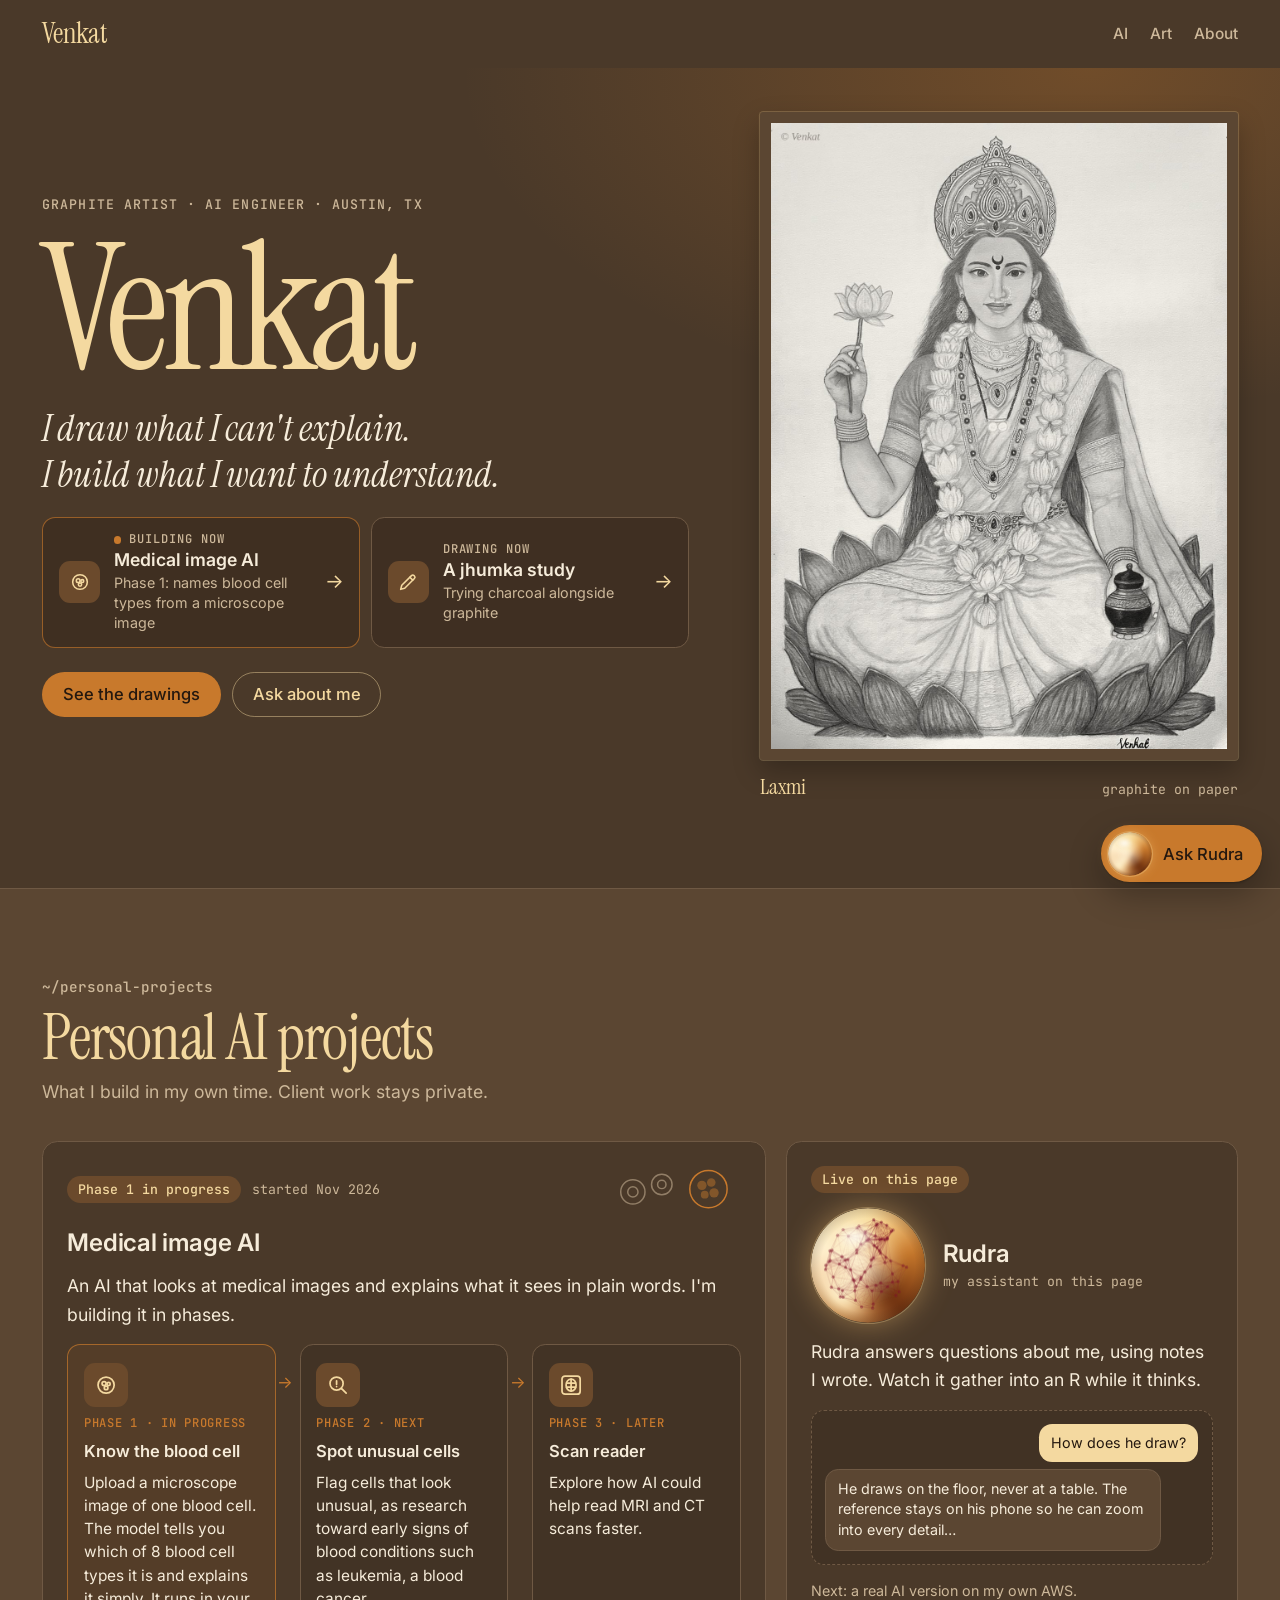
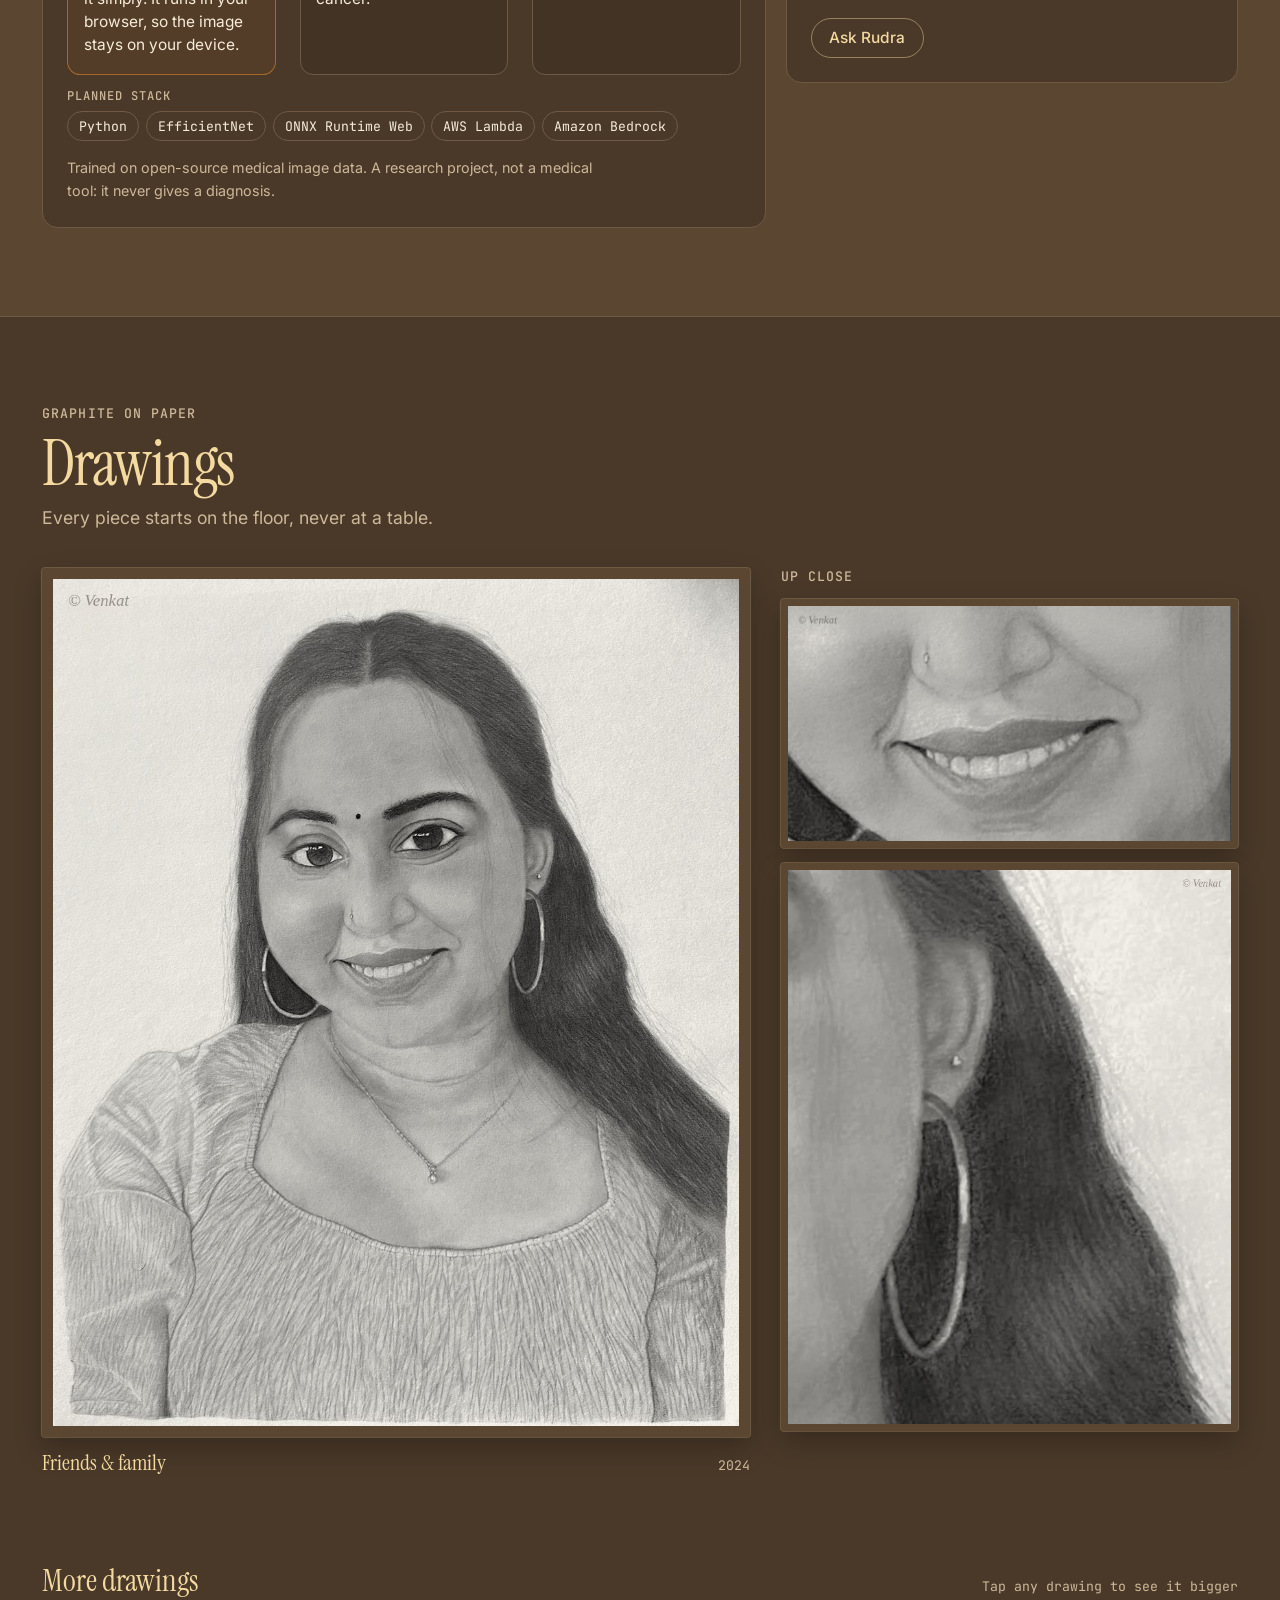
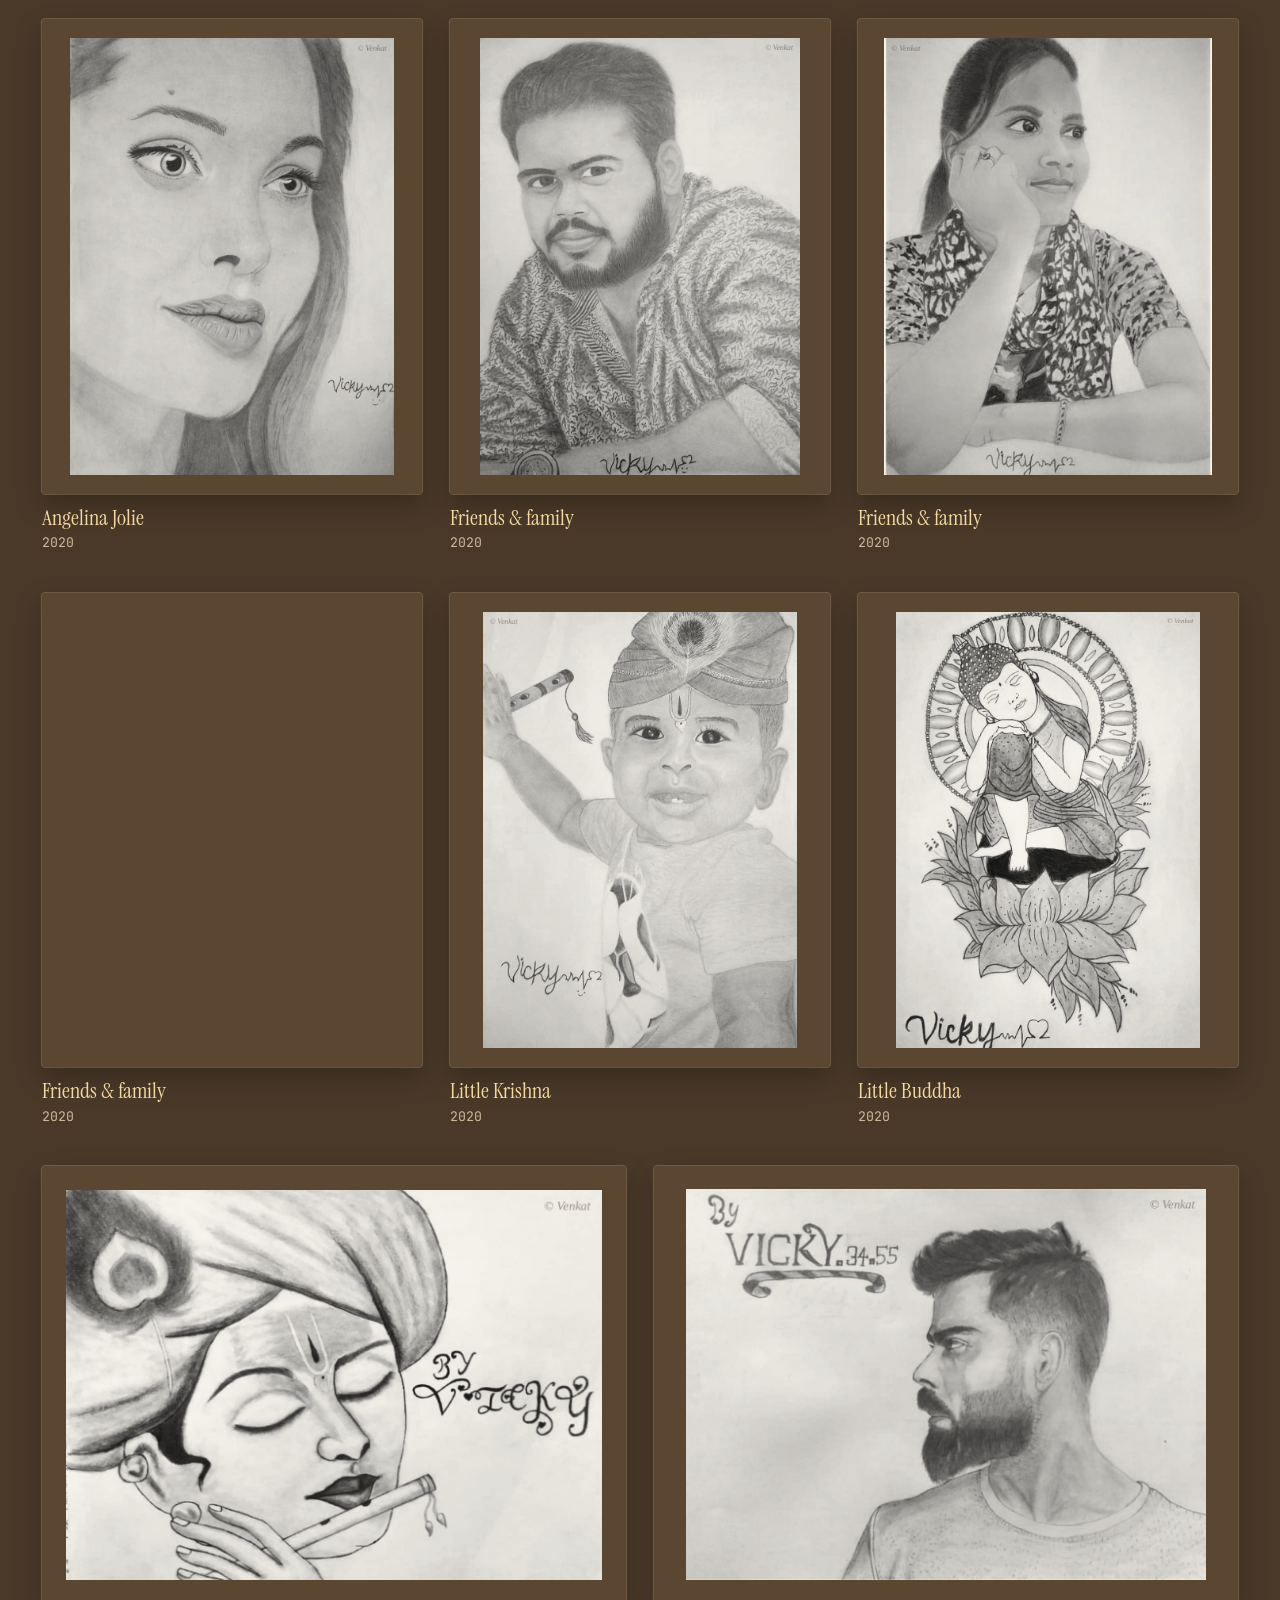
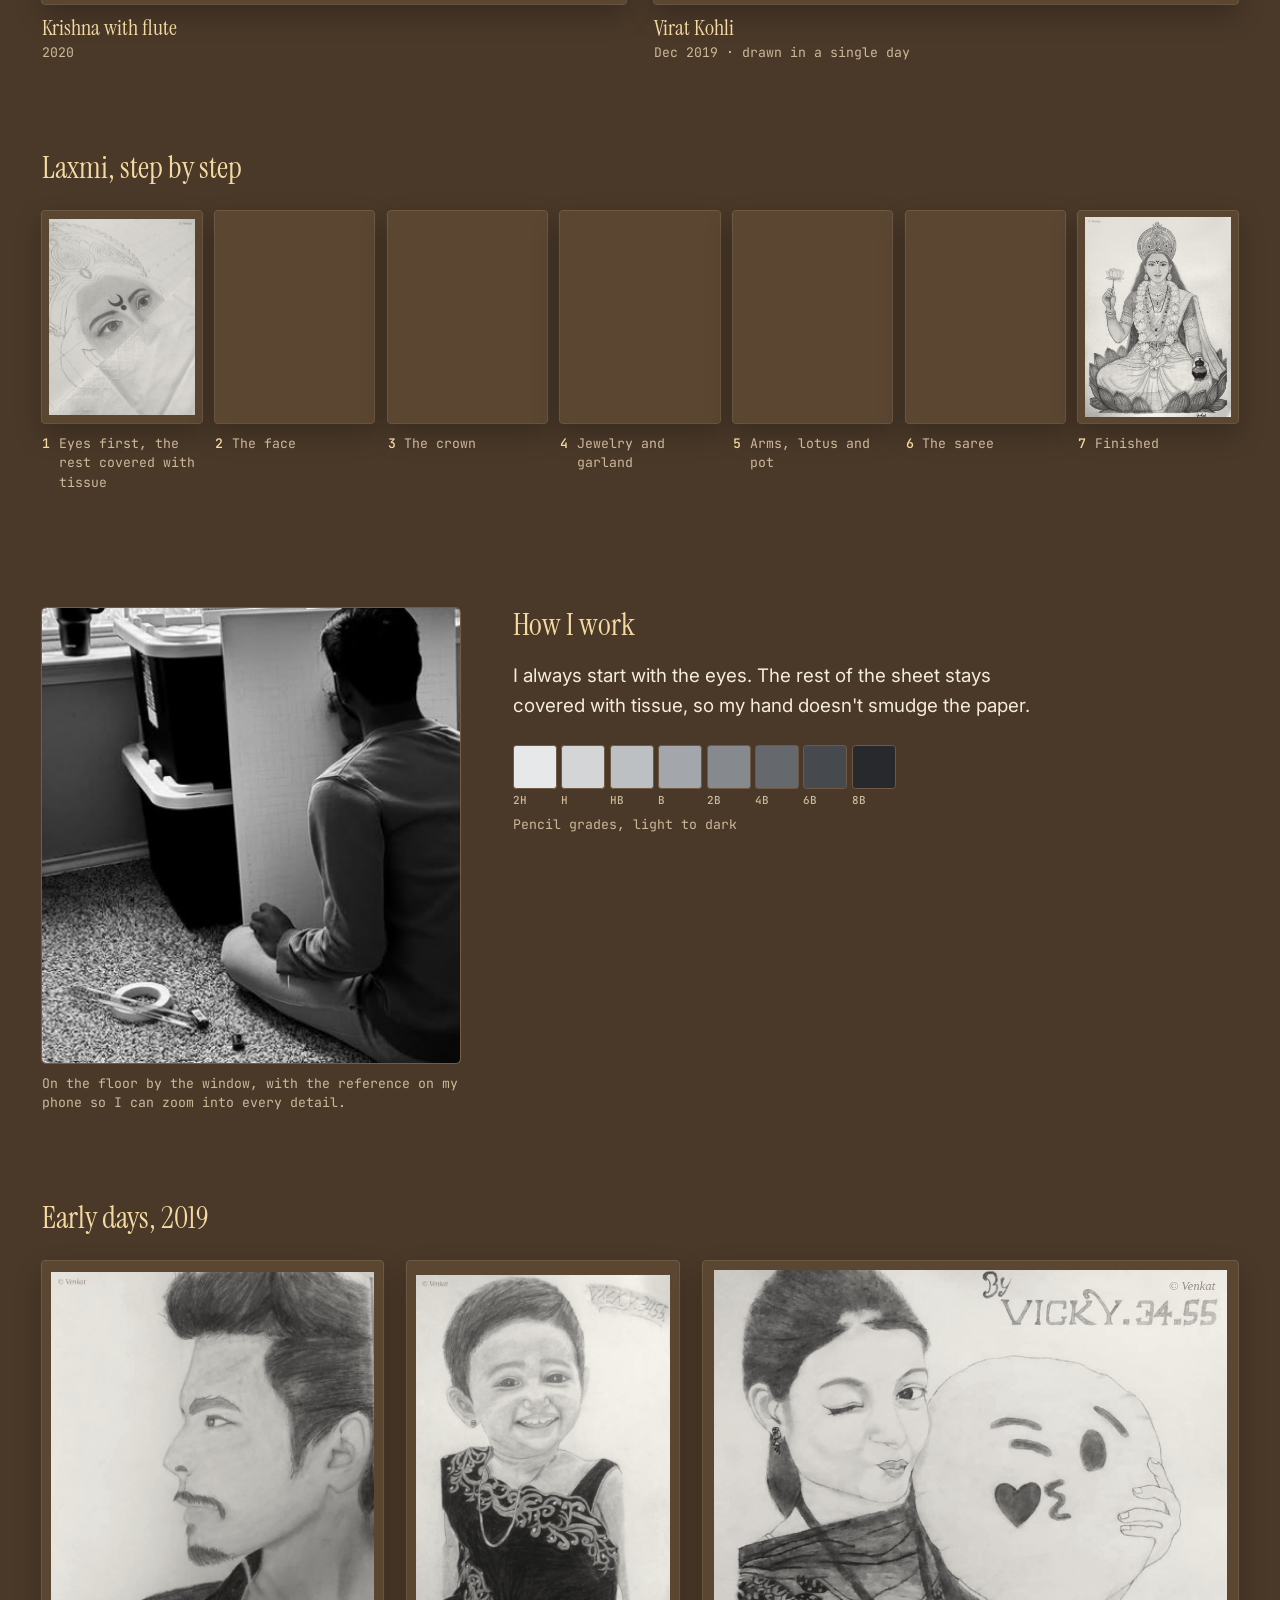
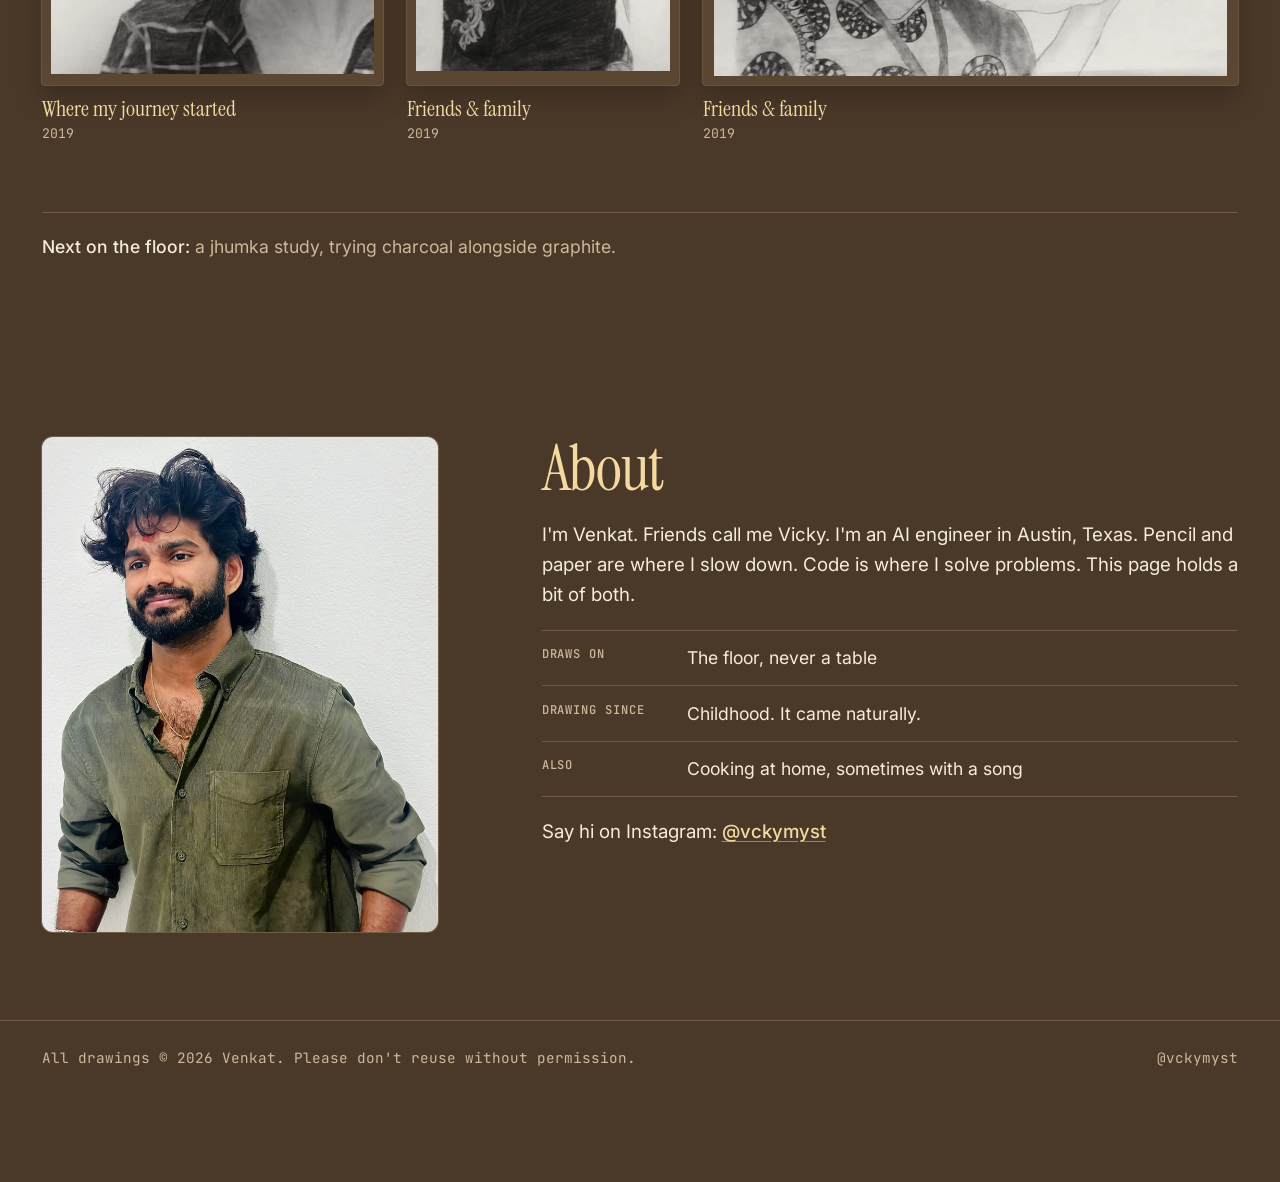
==== commit 91ce2d1a: "Spell the assistant's name Rudra Co-Authored-By: Claude Opus 5.5 <noreply@anthropic.com> Claude-Sess" ====
--- a/index.html
+++ b/index.html
@@ -127,15 +127,15 @@
             <div class="proj-top"><span class="pill">Live on this page</span></div>
             <div class="rudhra-card">
               <span class="rudhra" style="--rs: 104px" data-rudhra="card" aria-hidden="true"><span class="core"><i class="l1"></i><i class="l2"></i><i class="l3"></i><canvas></canvas><i class="edge"></i><i class="shine"></i></span></span>
-              <div><h3>Rudhra</h3><p>my assistant on this page</p></div>
+              <div><h3>Rudra</h3><p>my assistant on this page</p></div>
             </div>
-            <p>Rudhra answers questions about me, using notes I wrote. Watch it gather into an R while it thinks.</p>
+            <p>Rudra answers questions about me, using notes I wrote. Watch it gather into an R while it thinks.</p>
             <div class="mini-chat" aria-hidden="true">
               <p class="mini-q">How does he draw?</p>
               <p class="mini-a">He draws on the floor, never at a table. The reference stays on his phone so he can zoom into every detail…</p>
             </div>
             <p class="fine">Next: a real AI version on my own AWS.</p>
-            <button class="btn btn-ghost btn-sm" type="button" data-open-chat>Ask Rudhra</button>
+            <button class="btn btn-ghost btn-sm" type="button" data-open-chat>Ask Rudra</button>
           </article>
         </div>
       </div>
@@ -376,7 +376,7 @@
 
 <button class="chat-fab" type="button" data-open-chat aria-controls="chat" aria-expanded="false">
   <span class="rudhra" style="--rs: 40px" aria-hidden="true"><span class="core"><i class="l1"></i><i class="l2"></i><i class="l3"></i><i class="edge"></i><i class="shine"></i></span></span>
-  <span>Ask Rudhra</span>
+  <span>Ask Rudra</span>
 </button>
 
 <section id="chat" class="chat" role="dialog" aria-labelledby="chat-title" hidden>
@@ -384,7 +384,7 @@
     <div class="who">
       <span class="rudhra" style="--rs: 52px" data-rudhra="head" aria-hidden="true"><span class="core"><i class="l1"></i><i class="l2"></i><i class="l3"></i><canvas></canvas><i class="edge"></i><i class="shine"></i></span></span>
       <div>
-        <h2 id="chat-title">Rudhra</h2>
+        <h2 id="chat-title">Rudra</h2>
         <p>Venkat's assistant · answers from his notes</p>
       </div>
     </div>
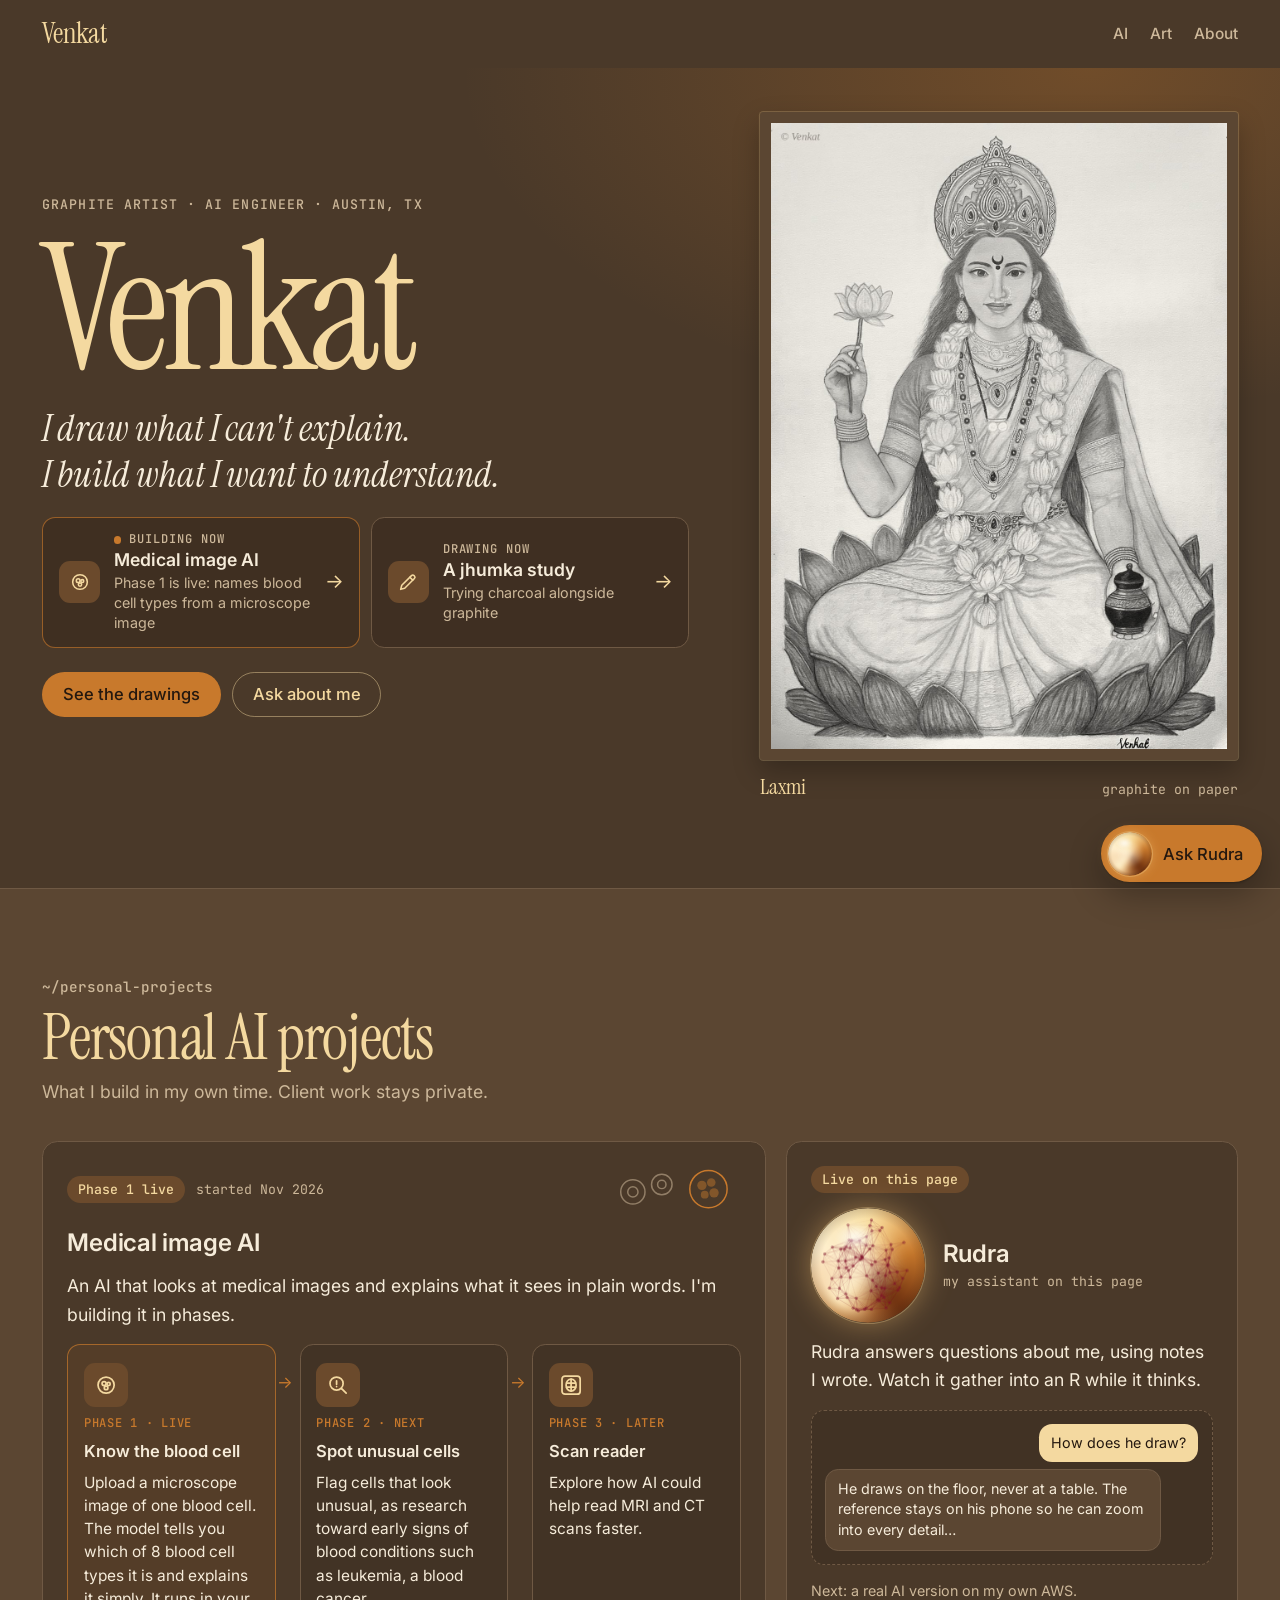
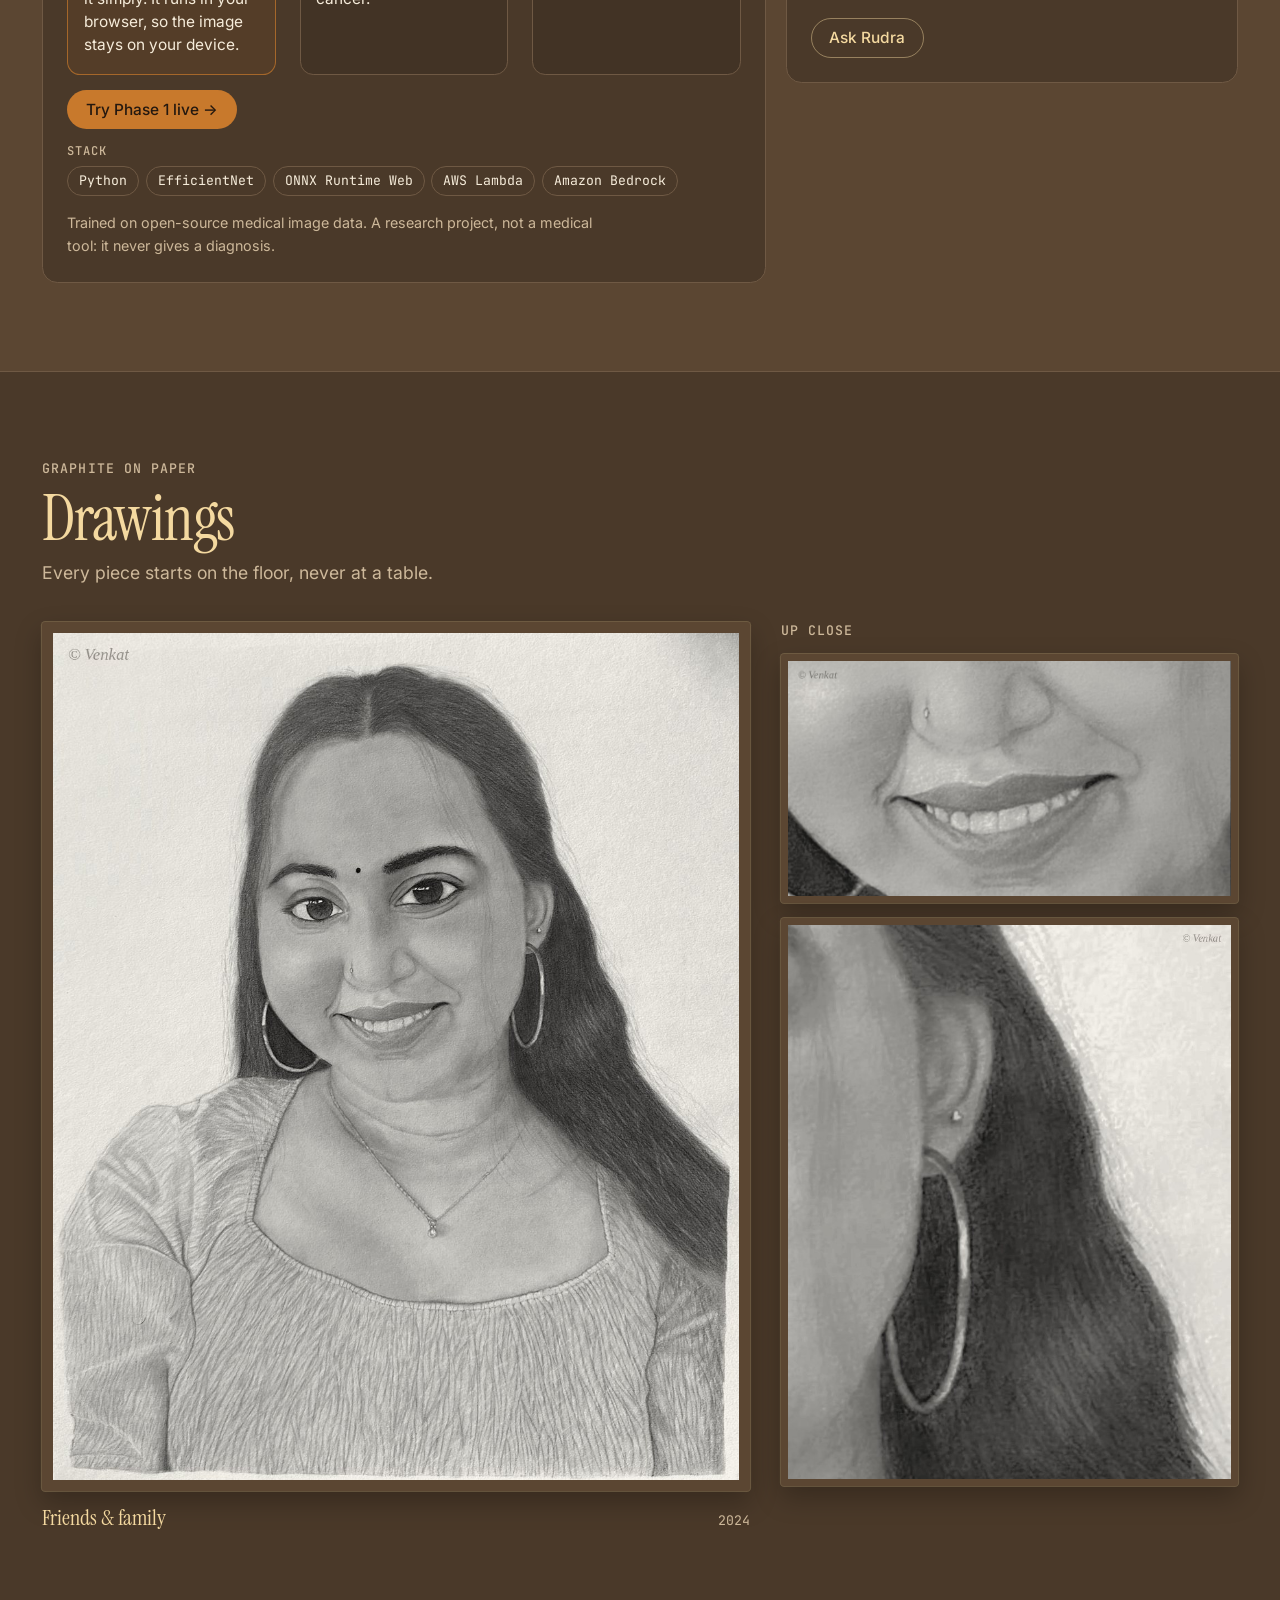
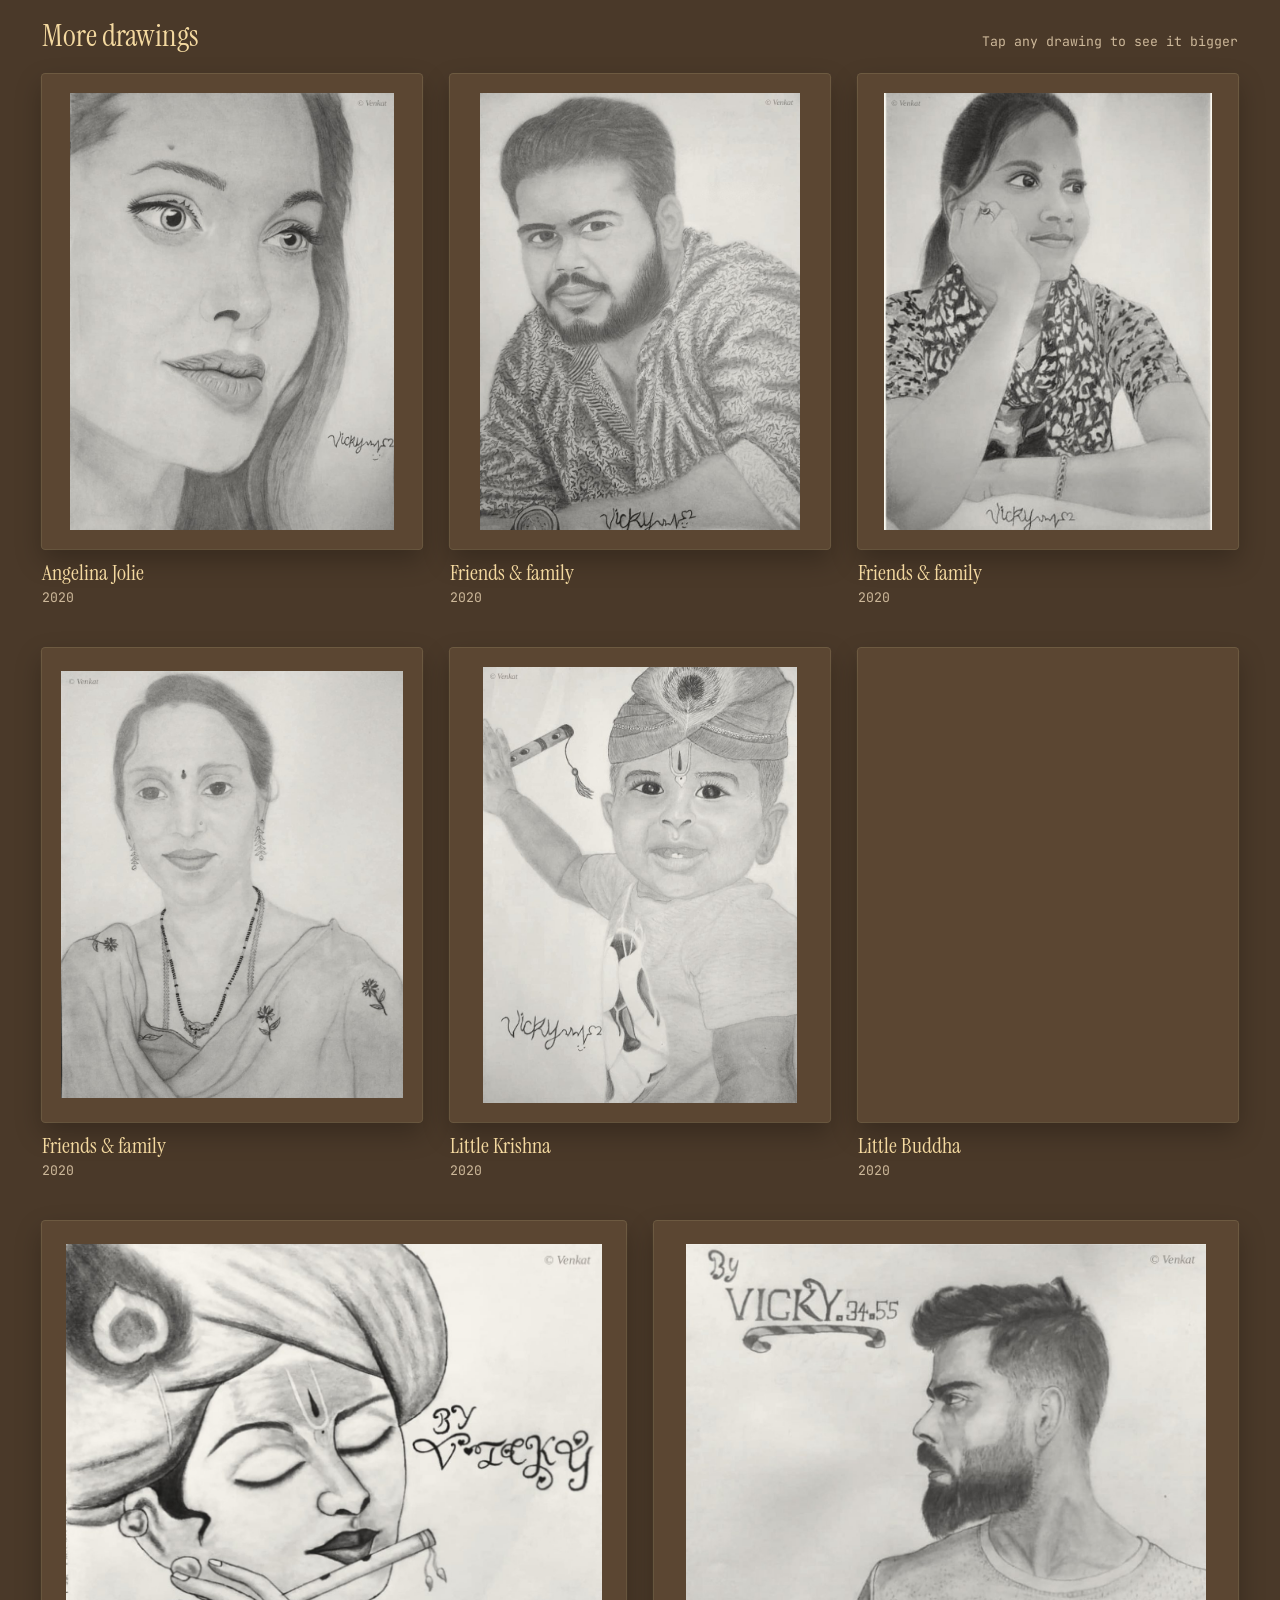
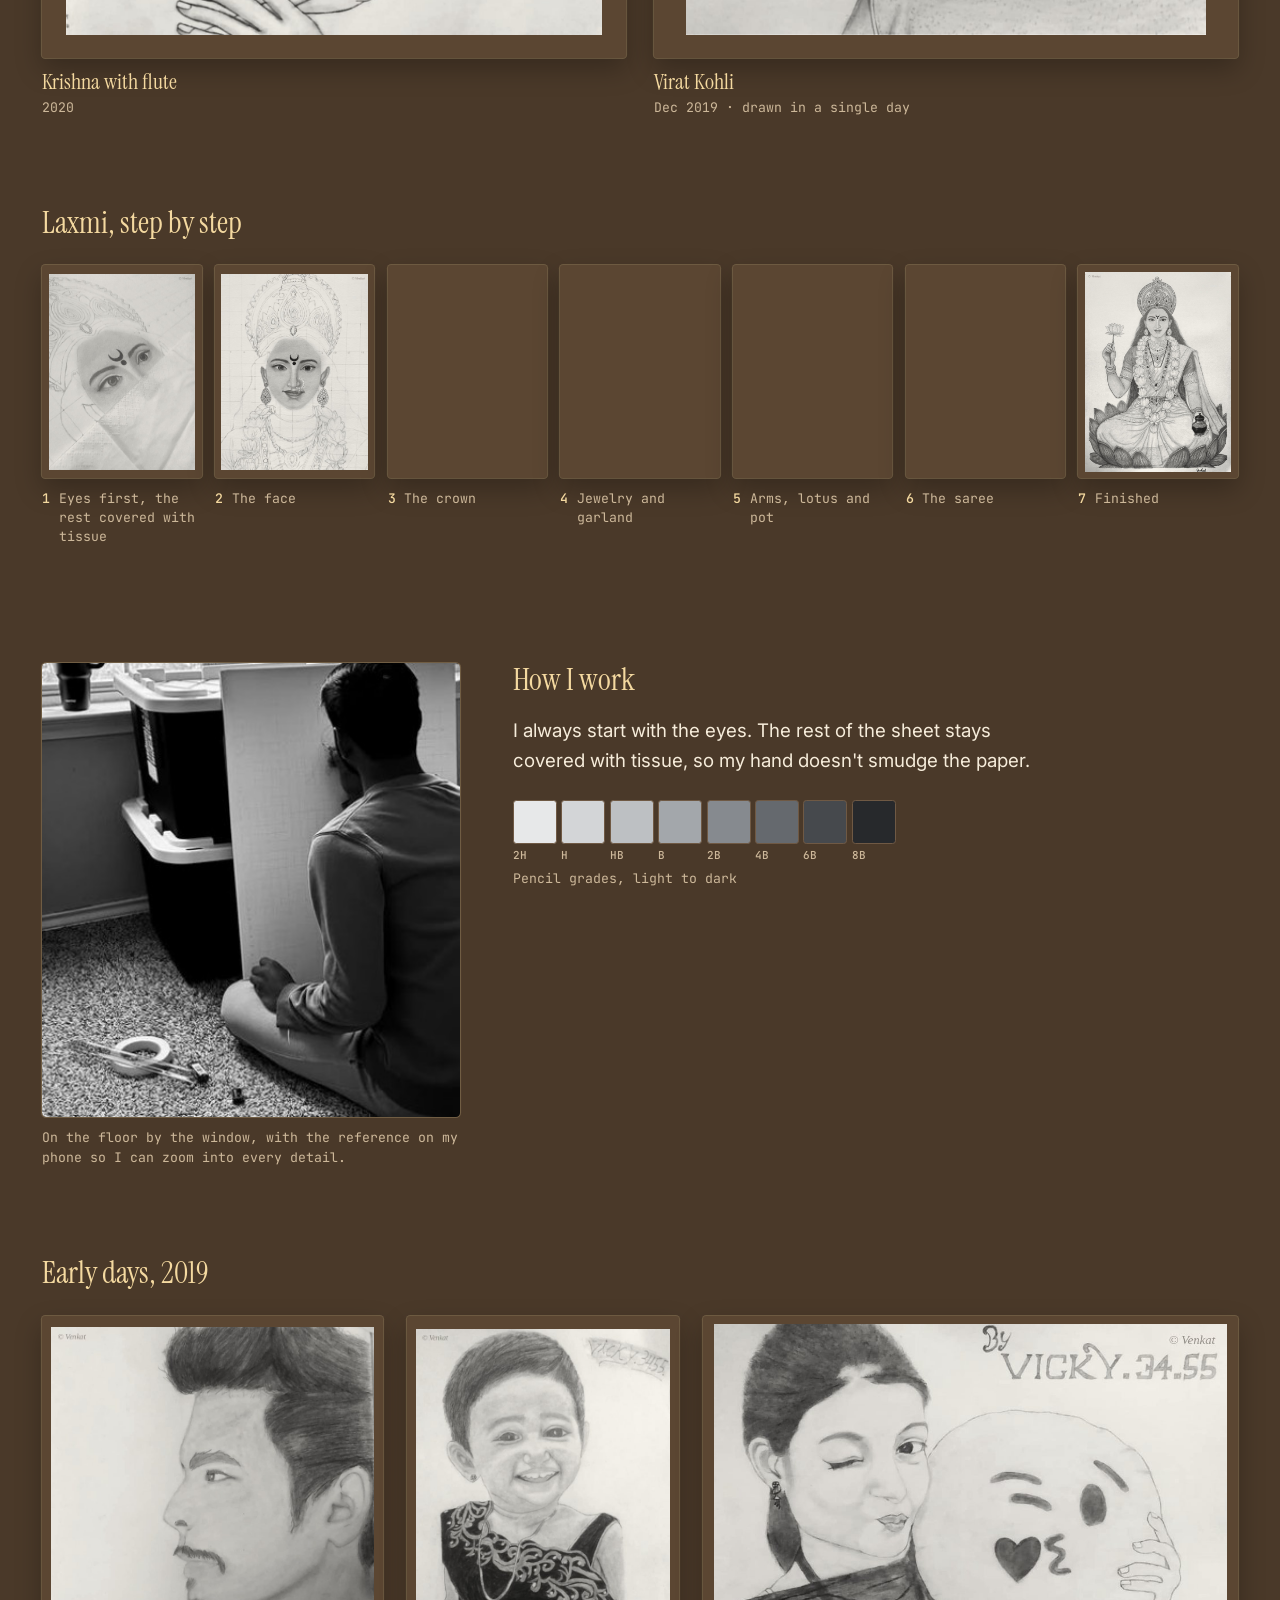
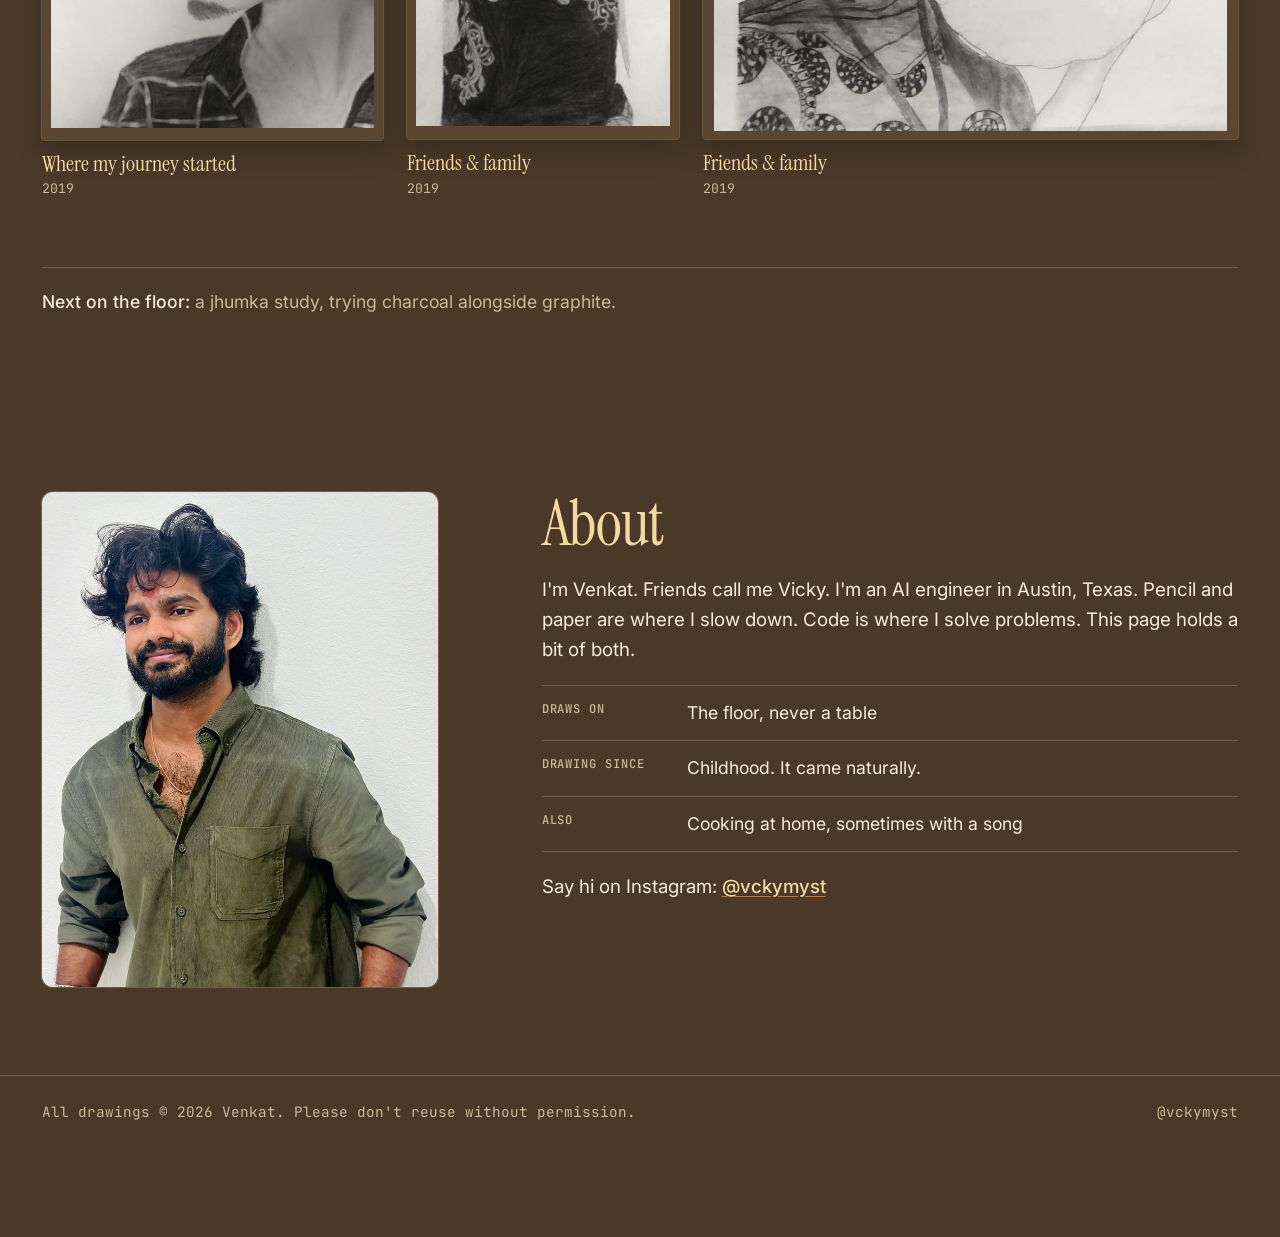
==== commit 393c902b: "Phase 1 is live: add "Try Phase 1 live" button Co-Authored-By: Claude Opus 5.5 <noreply@anthropic.co" ====
--- a/index.html
+++ b/index.html
@@ -43,7 +43,7 @@
             <span class="now-body">
               <span class="now-label"><i class="dot" aria-hidden="true"></i>Building now</span>
               <span class="now-title">Medical image AI</span>
-              <span class="now-sub">Phase 1: names blood cell types from a microscope image</span>
+              <span class="now-sub">Phase 1 is live: names blood cell types from a microscope image</span>
             </span>
             <span class="now-go" aria-hidden="true">→</span>
           </a>
@@ -84,7 +84,7 @@
       <div class="projects">
         <article class="project">
           <div class="proj-top">
-            <span class="pill">Phase 1 in progress</span>
+            <span class="pill">Phase 1 live</span>
             <span class="meta">started Nov 2026</span>
             <svg class="cell-art" viewBox="0 0 132 48" fill="none" stroke-width="1.6" aria-hidden="true">
               <g class="rbc"><circle cx="17" cy="27" r="13"/><circle cx="17" cy="27" r="5.5"/><circle cx="48" cy="19" r="11"/><circle cx="48" cy="19" r="4.5"/></g>
@@ -97,7 +97,7 @@
           <ol class="flow">
             <li class="is-now">
               <span class="ico" aria-hidden="true"><svg viewBox="0 0 24 24" fill="none" stroke="currentColor" stroke-width="1.7" stroke-linecap="round" stroke-linejoin="round"><circle cx="12" cy="12" r="8"/><circle cx="10" cy="10.5" r="2"/><circle cx="14.5" cy="11" r="1.6"/><circle cx="12" cy="14.8" r="1.8"/></svg></span>
-              <span class="ph">Phase 1 · In progress</span>
+              <span class="ph">Phase 1 · Live</span>
               <b>Know the blood cell</b>
               <span class="txt">Upload a microscope image of one blood cell. The model tells you which of 8 blood cell types it is and explains it simply. It runs in your browser, so the image stays on your device.</span>
             </li>
@@ -114,8 +114,9 @@
               <span class="txt">Explore how AI could help read MRI and CT scans faster.</span>
             </li>
           </ol>
+          <a class="btn btn-primary btn-sm" href="phase1.html">Try Phase 1 live →</a>
           <div class="stack">
-            <span class="stack-label">Planned stack</span>
+            <span class="stack-label">Stack</span>
             <ul class="chips">
               <li>Python</li><li>EfficientNet</li><li>ONNX Runtime Web</li><li>AWS Lambda</li><li>Amazon Bedrock</li>
             </ul>
